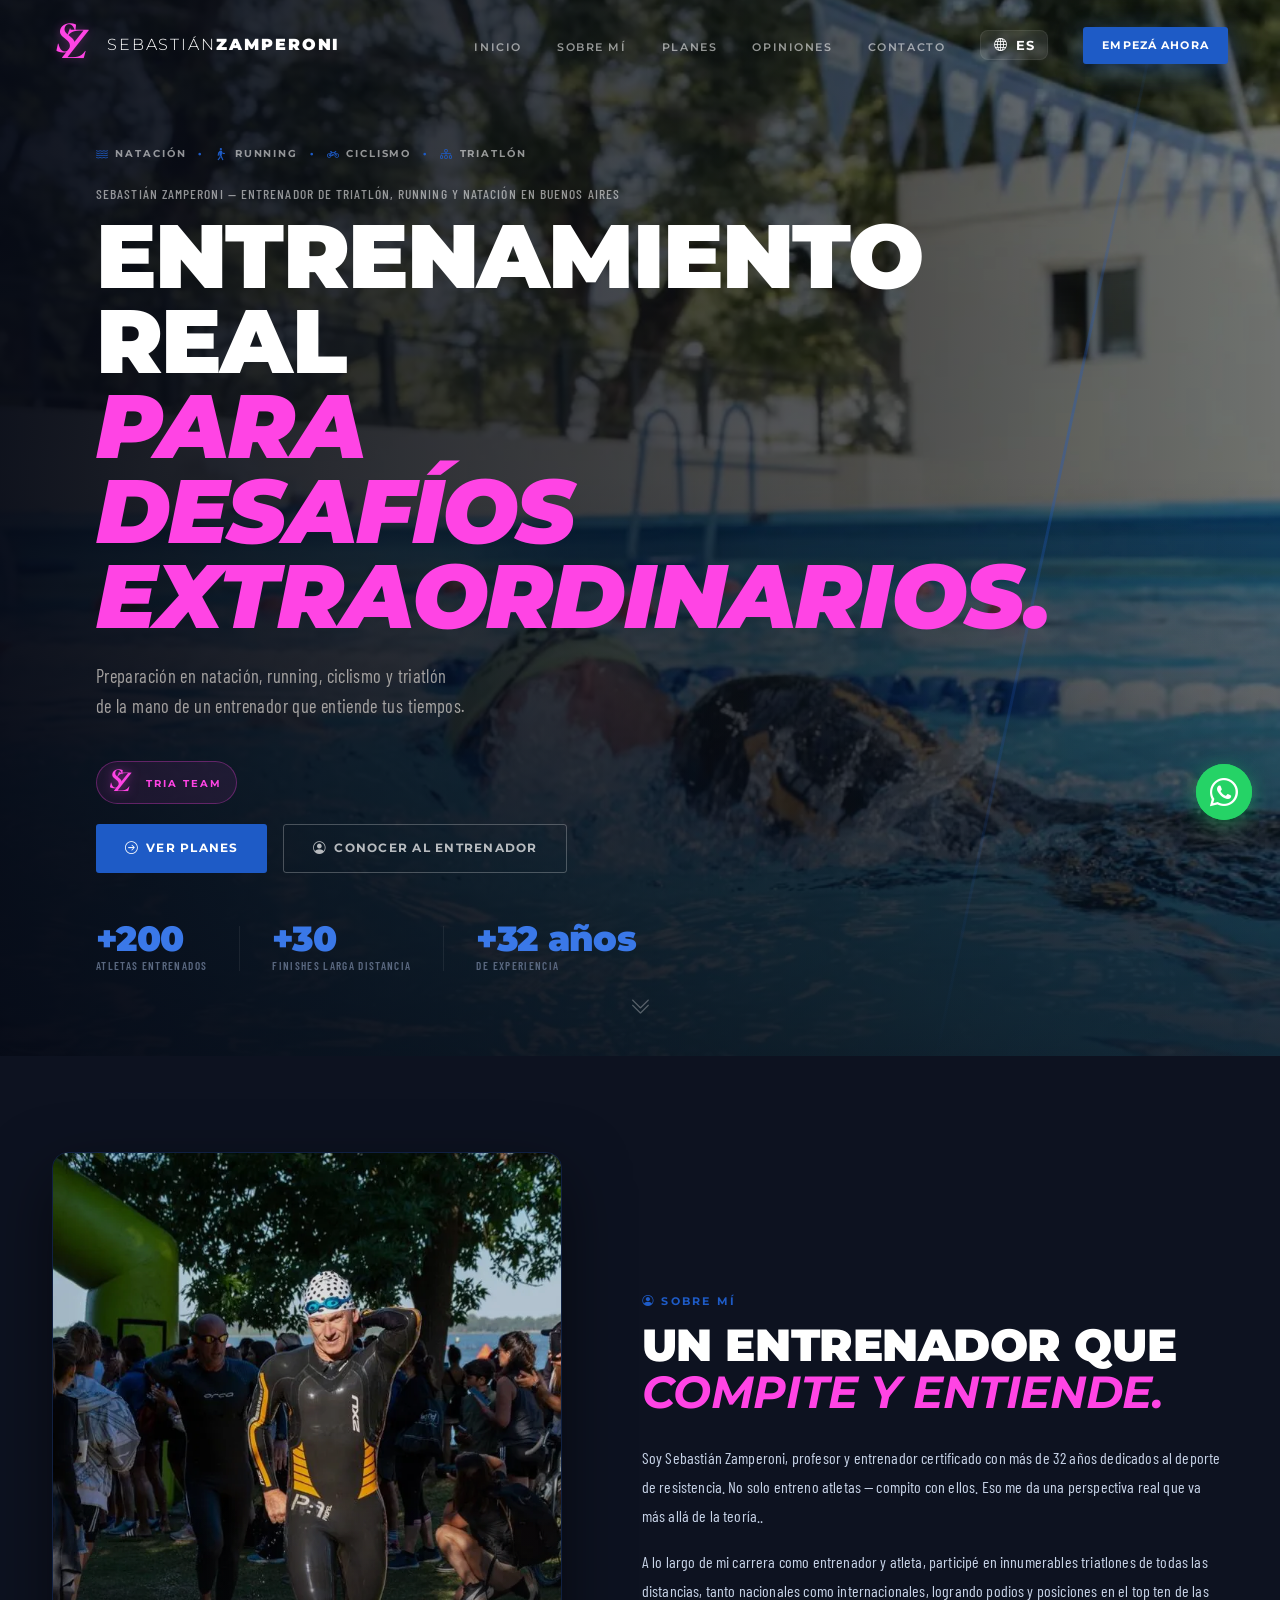
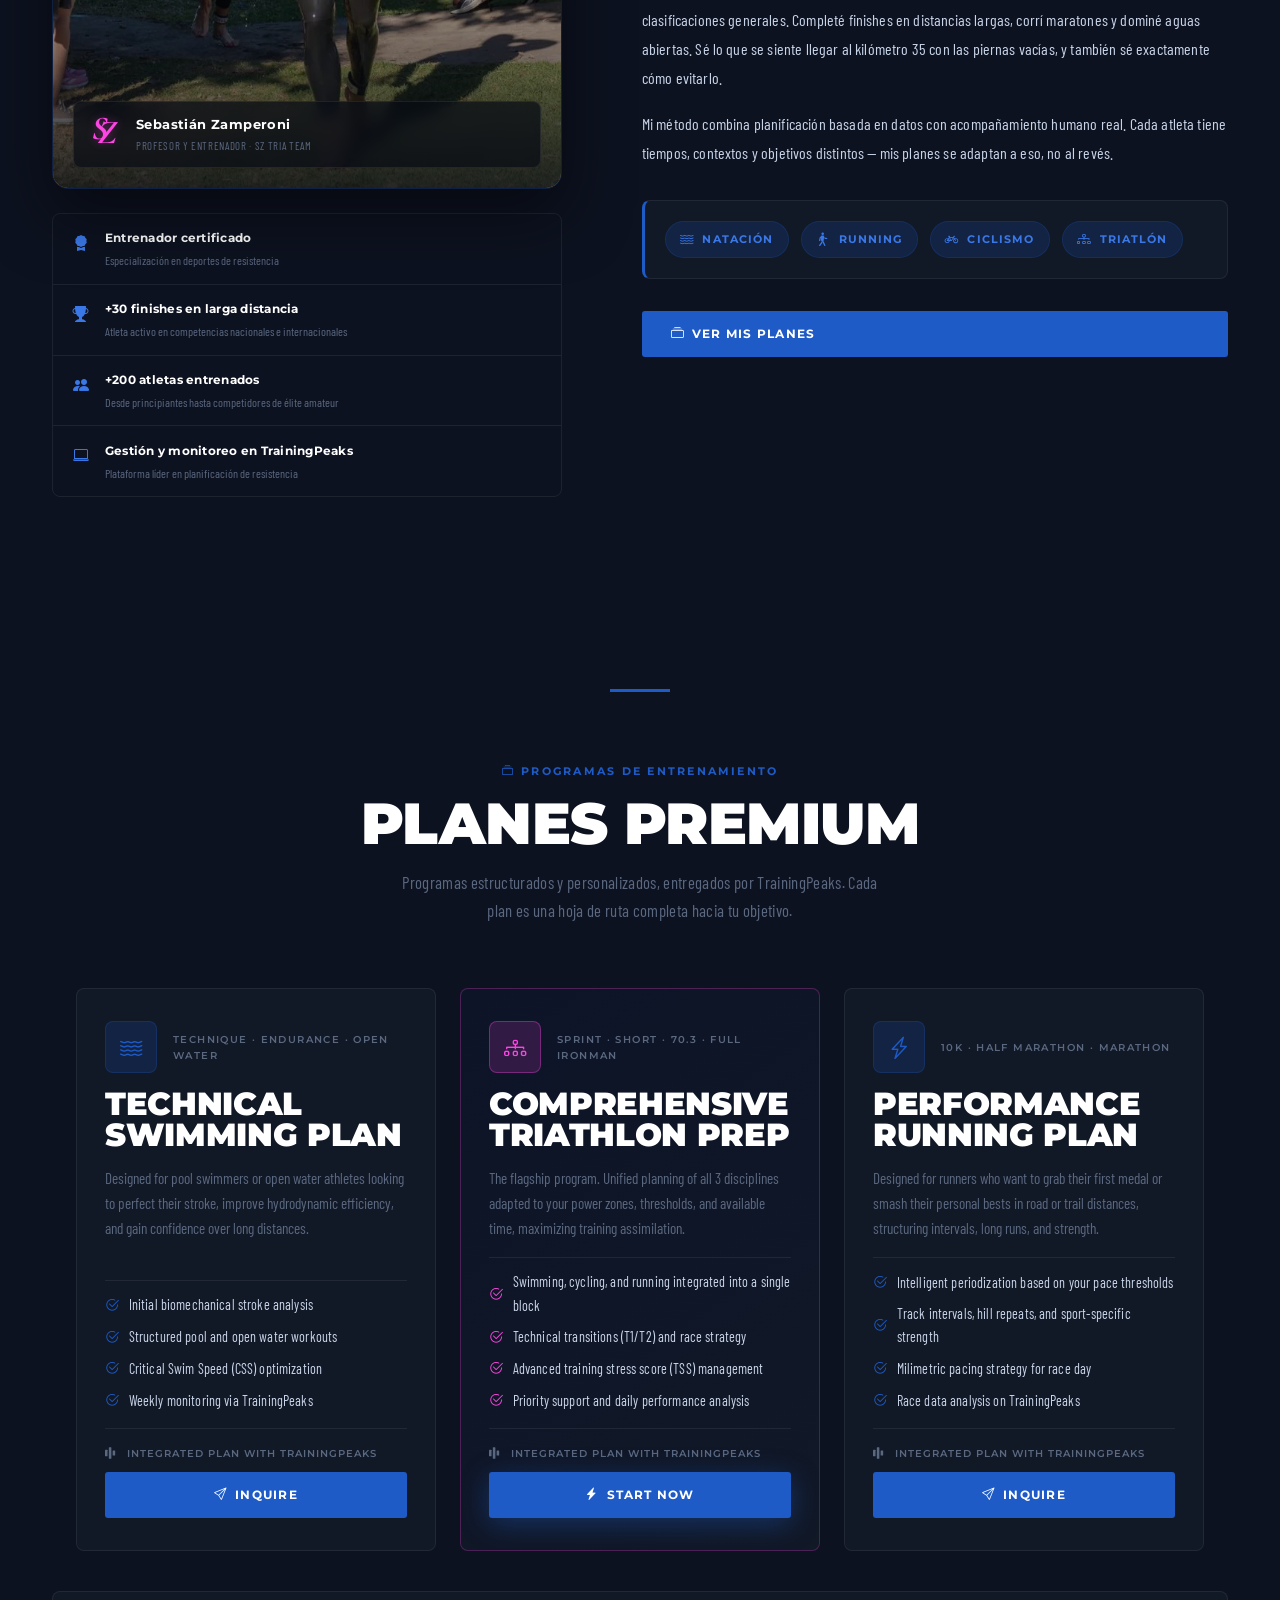
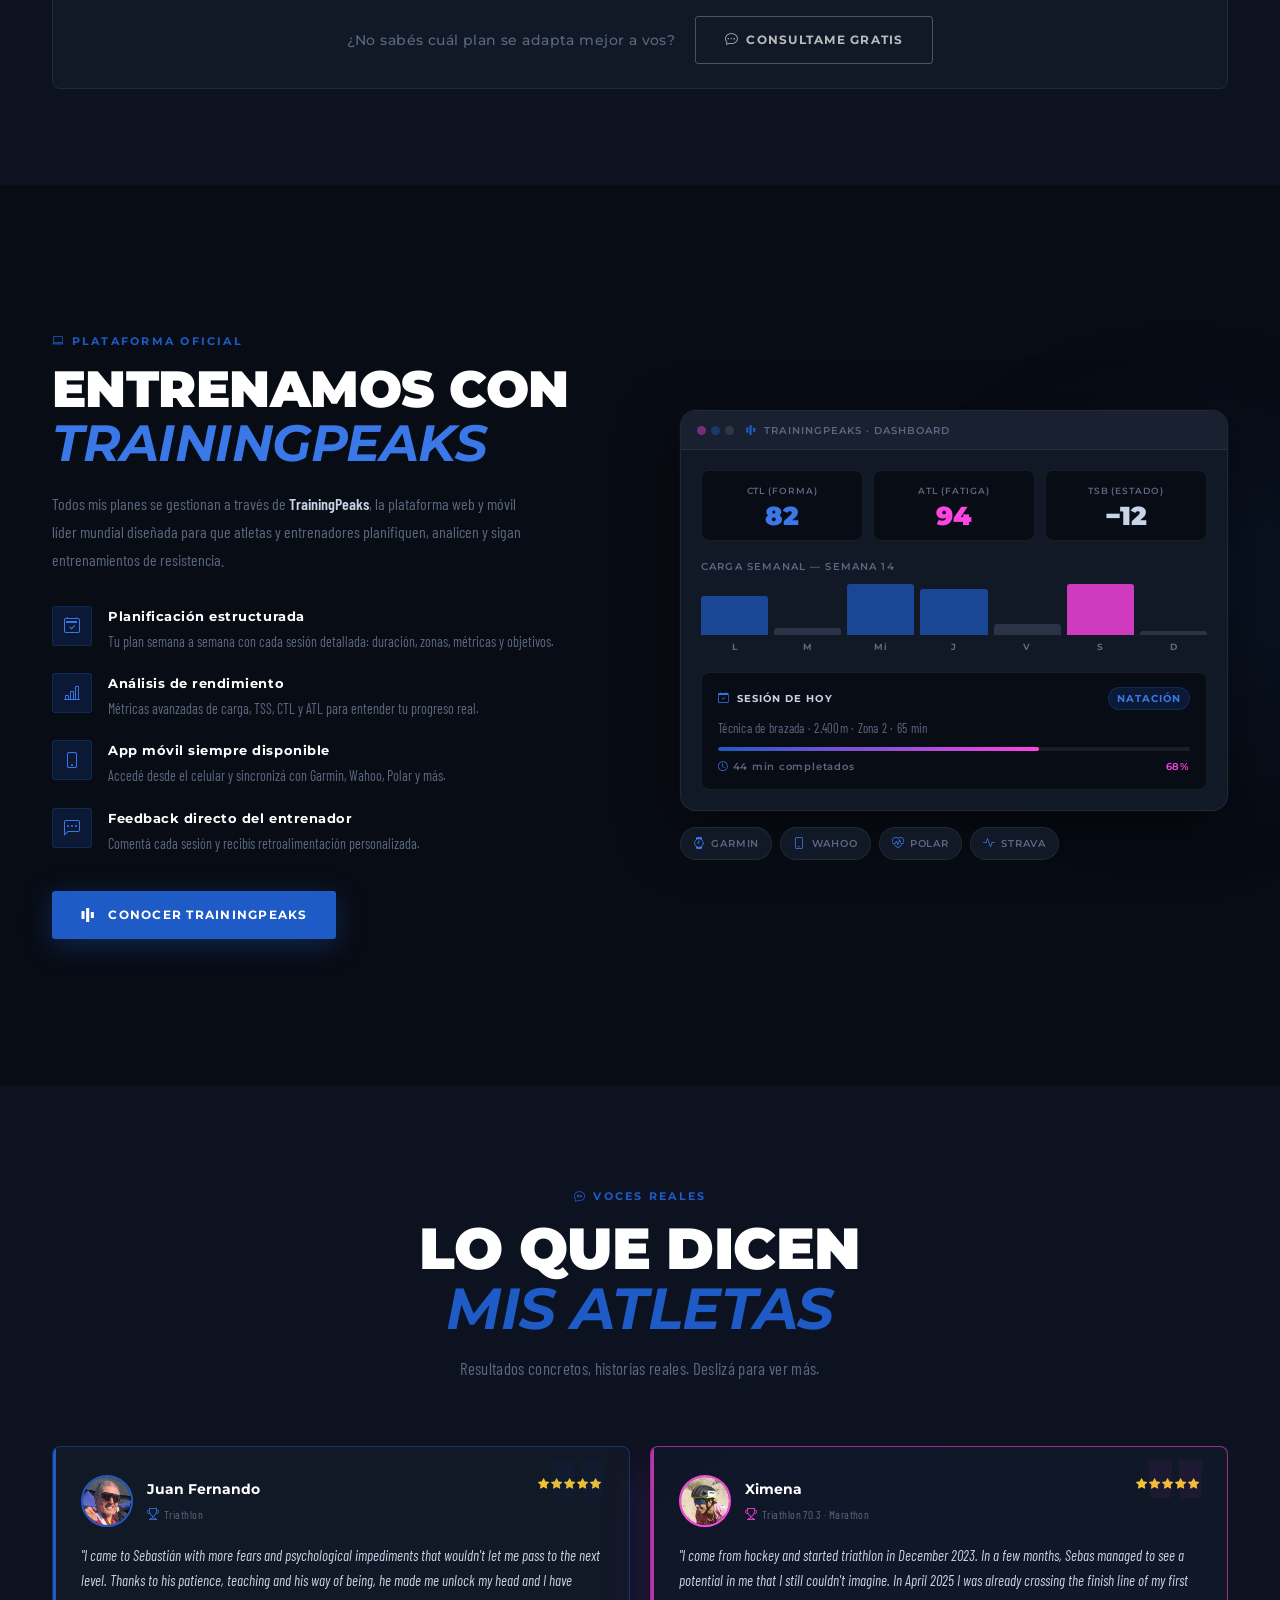
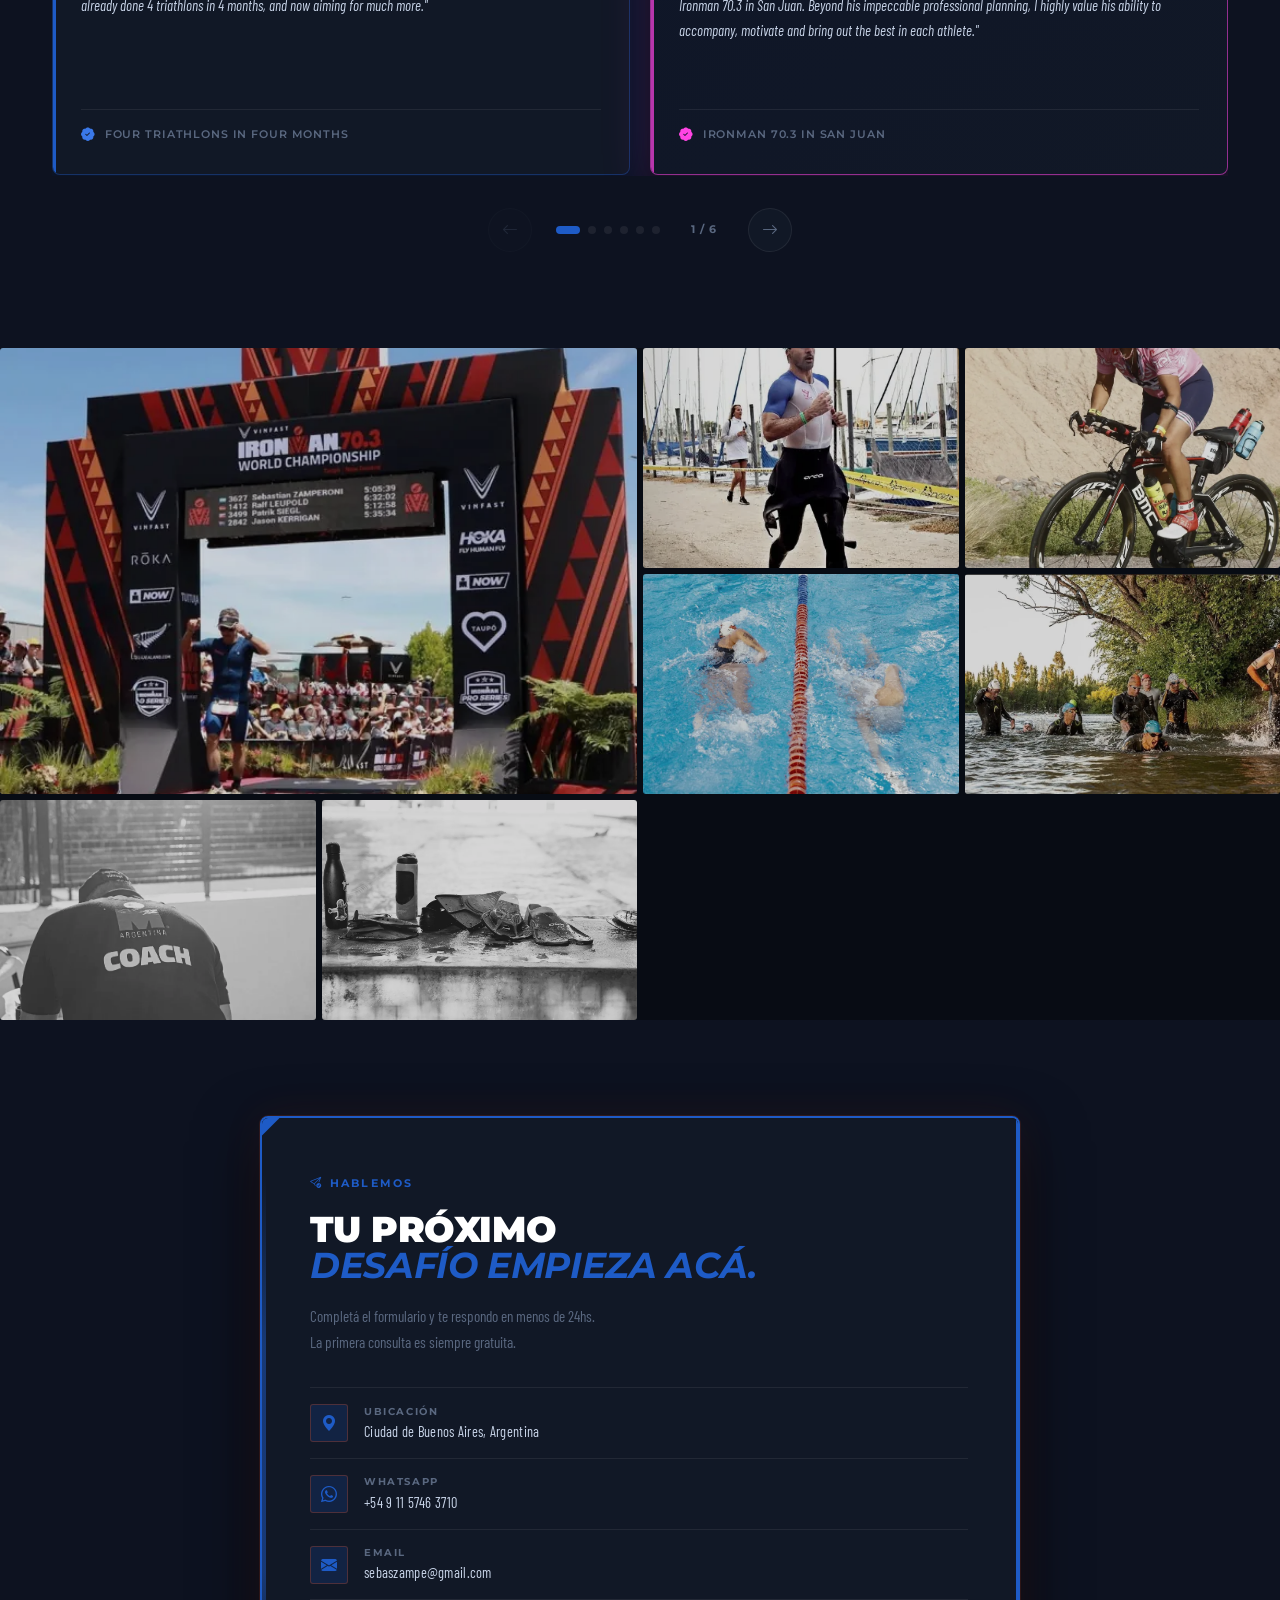
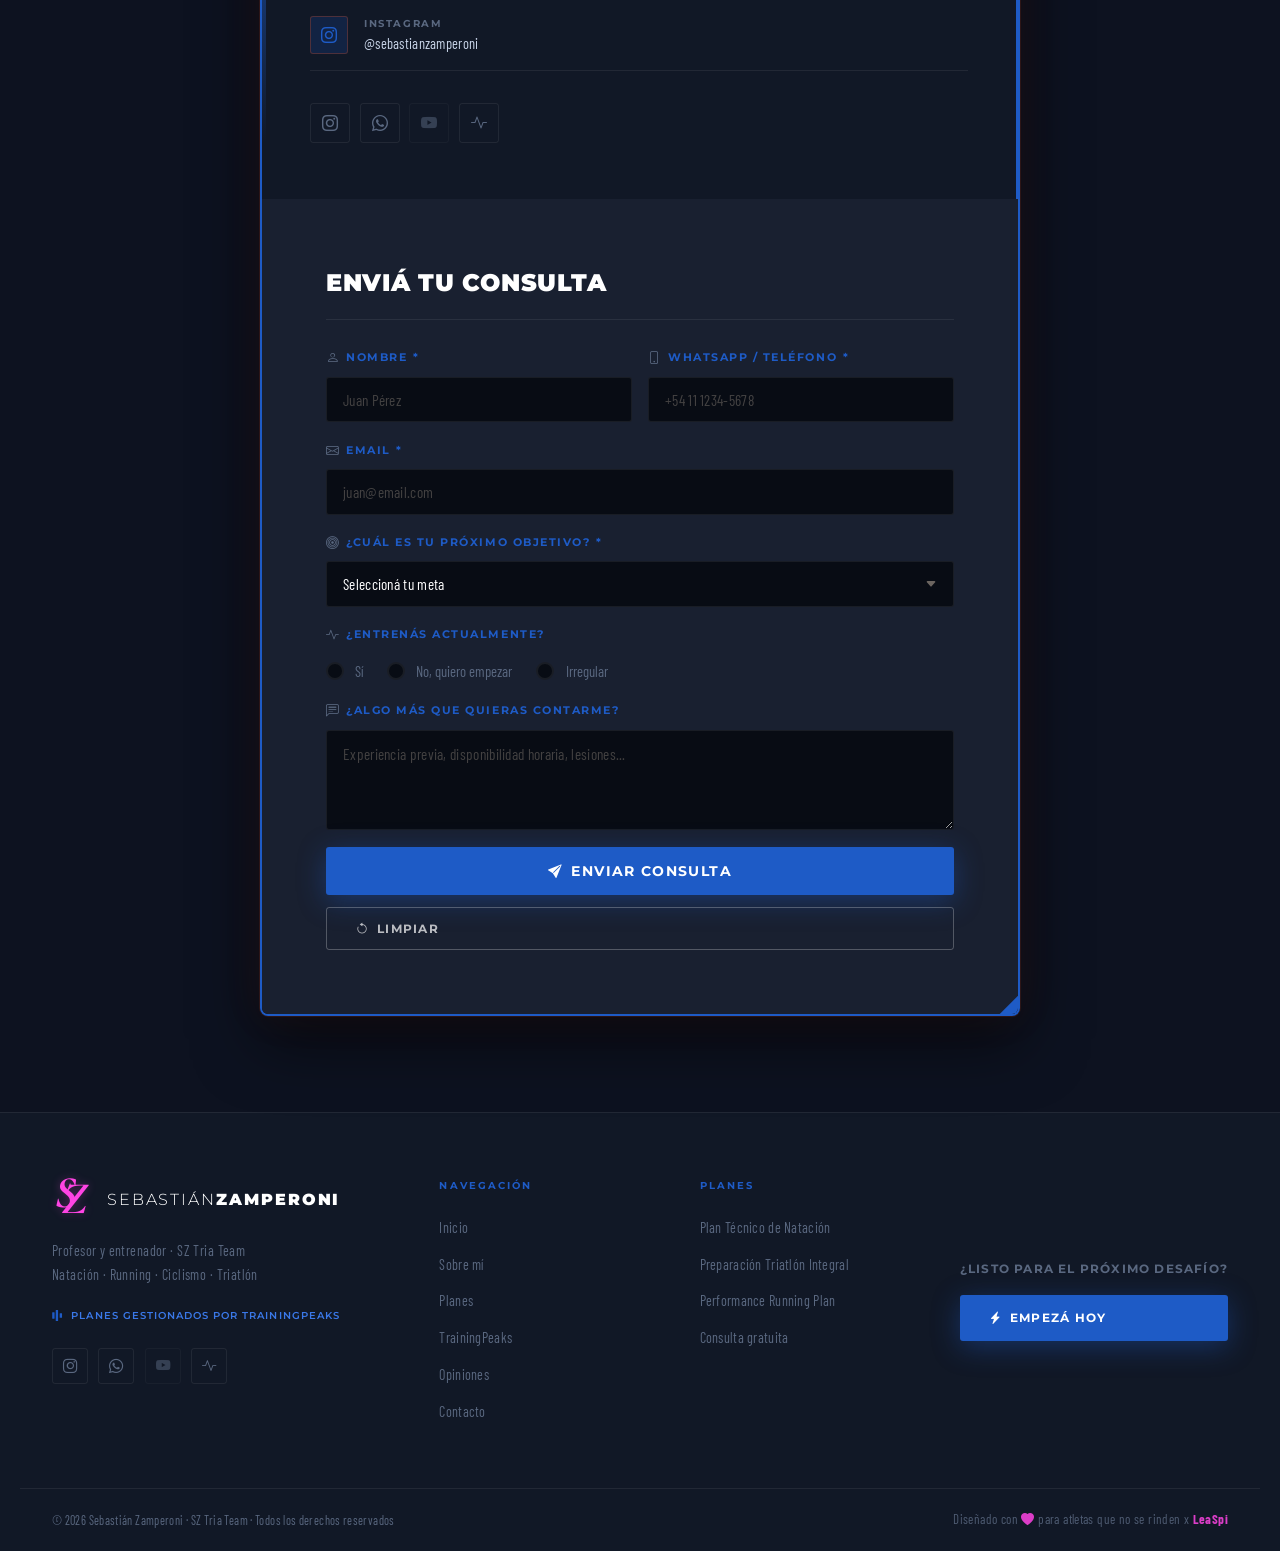
==== index.html @ 3ef2c7ab "Optimiza imágenes a WebP, og:image 1200x630, favicon y arregla .gitignore - Imágenes usadas pasan a " ====
<!doctype html>
<html lang="es">
  <head>
    <!-- =============================================
         META ESENCIALES
    ============================================= -->
    <meta charset="UTF-8" />
    <meta name="viewport" content="width=device-width, initial-scale=1.0" />
    <meta name="robots" content="index, follow" />

    <!-- Título y descripción optimizados para SEO (Traducibles por JS) -->
    <title data-i18n="hero.seoTitle">
      Sebastián Zamperoni | Entrenador de Triatlón, Running y Natación — Buenos
      Aires
    </title>
    <meta
      name="description"
      content="Sebastián Zamperoni, profesor y entrenador certificado de triatlón, running, ciclismo y natación en Buenos Aires. Planes premium personalizados por TrainingPeaks. SZ Tria Team."
    />

    <!-- Canonical y etiquetas de Idioma Alternativo (Hreflang) para Google -->
    <link rel="canonical" href="https://www.sztriateam.com/" />
    <link rel="alternate" hreflang="es" href="https://www.sztriateam.com/" />
    <link rel="alternate" hreflang="en" href="https://www.sztriateam.com/" />
    <link
      rel="alternate"
      hreflang="x-default"
      href="https://www.sztriateam.com/"
    />

    <!-- =============================================
         GEO / LOCALIZACIÓN
    ============================================= -->
    <meta name="geo.region" content="AR-C" />
    <meta name="geo.placename" content="Ciudad de Buenos Aires, Argentina" />
    <meta name="geo.position" content="-34.6037;-58.3816" />
    <meta name="ICBM" content="-34.6037, -58.3816" />

    <!-- =============================================
         OPEN GRAPH (Facebook, WhatsApp, Instagram)
    ============================================= -->
    <meta property="og:type" content="website" />
    <meta property="og:locale" content="es_AR" />
    <meta property="og:locale:alternate" content="en_US" />
    <meta property="og:site_name" content="SZ Tria Team" />
    <meta property="og:url" content="https://www.sztriateam.com/" />
    <meta
      property="og:title"
      content="Sebastián Zamperoni | Entrenador de Triatlón, Running y Natación"
    />
    <meta
      property="og:description"
      content="Preparación en natación, running, ciclismo y triatlón de la mano de un entrenador que entiende tus tiempos. Planes premium por TrainingPeaks."
    />
    <meta
      property="og:image"
      content="https://www.sztriateam.com/img/og-image.jpg"
    />
    <meta property="og:image:width" content="1200" />
    <meta property="og:image:height" content="630" />
    <meta
      property="og:image:alt"
      content="Sebastián Zamperoni — Entrenador SZ Tria Team"
    />

    <!-- =============================================
         TWITTER / X CARD
    ============================================= -->
    <meta name="twitter:card" content="summary_large_image" />
    <meta
      name="twitter:title"
      content="Sebastián Zamperoni | Entrenador de Triatlón, Running y Natación"
    />
    <meta
      name="twitter:description"
      content="Preparación en natación, running, ciclismo y triatlón. Planes premium por TrainingPeaks. Buenos Aires."
    />
    <meta
      name="twitter:image"
      content="https://www.sztriateam.com/img/og-image.jpg"
    />

<!-- =============================================
         FAVICON (Corregido el error de duplicación)
    ============================================= -->
    <link
      rel="icon"
      type="image/svg+xml"
      href="data:image/svg+xml,%3Csvg xmlns='http://www.w3.org/2000/svg' viewBox='0 0 118 122'%3E%3Ctext x='5' y='80' font-family='Cormorant%20Garamond,Georgia,serif' font-size='100' font-weight='700' font-style='italic' fill='%23FF44E4'%3ES%3C/text%3E%3Ctext x='25' y='95' font-family='Cormorant%20Garamond,Georgia,serif' font-size='100' font-weight='700' font-style='italic' fill='%23FF44E4'%3EZ%3C/text%3E%3C/svg%3E"
    />
    <link rel="apple-touch-icon" sizes="180x180" href="img/favicon-180.png" />

    <!-- =============================================
         SCHEMA.ORG — DATOS ESTRUCTURADOS OPTIMIZADOS
    ============================================= -->
    <script type="application/ld+json">
      {
        "@context": "https://schema.org",
        "@graph": [
          {
            "@type": "Person",
            "@id": "https://www.sztriateam.com/#person",
            "name": "Sebastián Zamperoni",
            "jobTitle": "Profesor y entrenador de triatlón certificado",
            "description": "Entrenador especializado en natación, running, ciclismo y triatlón con más de 32 años de experiencia. Gestión y monitoreo en TrainingPeaks. Fundador de SZ Tria Team.",
            "url": "https://www.sztriateam.com",
            "image": "https://www.sztriateam.com/img/Seba1.webp",
            "telephone": "+5491157463710",
            "email": "sebaszampe@gmail.com",
            "address": {
              "@type": "PostalAddress",
              "addressLocality": "Ciudad de Buenos Aires",
              "addressRegion": "Buenos Aires",
              "addressCountry": "AR"
            },
            "sameAs": [
              "https://www.instagram.com/sebastianzamperoni",
              "https://wa.me/5491157463710"
            ],
            "knowsAbout": [
              "Triatlón",
              "Running",
              "Natación",
              "Ciclismo",
              "Endurance",
              "TrainingPeaks",
              "Preparación física"
            ]
          },
          {
            "@type": "LocalBusiness",
            "@id": "https://www.sztriateam.com/#business",
            "name": "SZ Tria Team — Sebastián Zamperoni",
            "description": "Entrenamiento de triatlón, running, natación y ciclismo en Buenos Aires. Planes premium personalizados por TrainingPeaks.",
            "url": "https://www.sztriateam.com",
            "telephone": "+5491157463710",
            "email": "sebaszampe@gmail.com",
            "image": "https://www.sztriateam.com/img/og-image.jpg",
            "priceRange": "$$",
            "address": {
              "@type": "PostalAddress",
              "addressLocality": "Ciudad de Buenos Aires",
              "addressRegion": "Buenos Aires",
              "addressCountry": "AR"
            },
            "geo": {
              "@type": "GeoCoordinates",
              "latitude": -34.6037,
              "longitude": -58.3816
            },
            "openingHoursSpecification": [
              {
                "@type": "OpeningHoursSpecification",
                "dayOfWeek": [
                  "Monday",
                  "Tuesday",
                  "Wednesday",
                  "Thursday",
                  "Friday"
                ],
                "opens": "08:00",
                "closes": "20:00"
              }
            ],
            "hasOfferCatalog": {
              "@type": "OfferCatalog",
              "name": "Planes de entrenamiento",
              "itemListElement": [
                {
                  "@type": "Offer",
                  "itemOffered": {
                    "@type": "Service",
                    "name": "Plan Técnico de Natación",
                    "description": "Análisis biomecánico de brazada, entrenamientos estructurados y optimización de ritmos en TrainingPeaks."
                  }
                },
                {
                  "@type": "Offer",
                  "itemOffered": {
                    "@type": "Service",
                    "name": "Preparación Triatlón Integral",
                    "description": "Planificación unificada de las 3 disciplinas adaptada a zonas de potencia y umbrales."
                  }
                },
                {
                  "@type": "Offer",
                  "itemOffered": {
                    "@type": "Service",
                    "name": "Performance Running Plan",
                    "description": "Periodización inteligente basada en ritmos y umbrales para calle y trail."
                  }
                }
              ]
            }
          },
          {
            "@type": "WebSite",
            "@id": "https://www.sztriateam.com/#website",
            "url": "https://www.sztriateam.com",
            "name": "SZ Tria Team",
            "description": "Entrenador de triatlón, running y natación en Buenos Aires",
            "inLanguage": ["es-AR", "en-US"]
          }
        ]
      }
    </script>

    <!-- =============================================
         FONTS Y RECURSOS EXTERNOS
    ============================================= -->
    <link rel="preconnect" href="https://fonts.googleapis.com" />
    <link rel="preconnect" href="https://fonts.gstatic.com" crossorigin />
    <link
      href="https://fonts.googleapis.com/css2?family=Cormorant+Garamond:ital,wght@1,700;1,800&family=Montserrat:ital,wght@0,300;0,400;0,700;0,900;1,700&family=Barlow+Condensed:wght@400;600;700&display=swap"
      rel="stylesheet"
    />
    <link
      rel="stylesheet"
      href="https://cdn.jsdelivr.net/npm/bootstrap-icons@1.11.3/font/bootstrap-icons.min.css"
    />

    <!-- =============================================
         CSS DEL PROYECTO
    ============================================= -->
    <link rel="stylesheet" href="css/style.css" />
    <link rel="stylesheet" href="css/home.css" />
    <link rel="stylesheet" href="css/sobre.css" />
    <link rel="stylesheet" href="css/servicios.css" />
    <link rel="stylesheet" href="css/trainingpeaks.css" />
    <link rel="stylesheet" href="css/testimonios.css" />
    <link rel="stylesheet" href="css/galeria.css" />
    <link rel="stylesheet" href="css/contacto.css" />
  </head>
  <body>
    <!-- =========================================
       NAVBAR Y HERO (BLOQUE HEADER COMPLETO)
  ========================================= -->
    <header class="header" id="inicio">
      <nav class="navbar" id="navbar">
        <div class="navbar__inner">
          <!-- Logo SZ (Apuntando a #hero para consistencia) -->
          <a href="#hero" class="navbar__logo">
            <svg
              class="navbar__logo-svg"
              viewBox="0 0 118 122"
              xmlns="http://www.w3.org/2000/svg"
              aria-label="SZ"
            >
              <text
                x="5"
                y="80"
                font-family="'Cormorant Garamond',Georgia,serif"
                font-size="120"
                font-weight="700"
                font-style="italic"
                fill="#FF44E4"
              >
                S
              </text>
              <text
                x="25"
                y="95"
                font-family="'Cormorant Garamond',Georgia,serif"
                font-size="120"
                font-weight="700"
                font-style="italic"
                fill="#FF44E4"
              >
                Z
              </text>
            </svg>
            <span class="navbar__logo-text">
              <span data-i18n="navbar.brandFirstName">SEBASTIÁN</span
              ><strong data-i18n="navbar.brandLastName">ZAMPERONI</strong>
            </span>
          </a>

          <!-- Enlaces de navegación — Con el botón de idioma adentro y apuntando a #hero -->
          <ul class="navbar__links" id="navLinks">
            <li>
              <a
                href="#inicio"
                class="navbar__link active"
                data-i18n="navbar.home"
                >Inicio</a
              >
            </li>
            <li>
              <a href="#sobre" class="navbar__link" data-i18n="navbar.about"
                >Sobre mí</a
              >
            </li>
            <li>
              <a href="#servicios" class="navbar__link" data-i18n="navbar.plans"
                >Planes</a
              >
            </li>
            <li>
              <a
                href="#testimonios"
                class="navbar__link"
                data-i18n="navbar.testimonials"
                >Opiniones</a
              >
            </li>
            <li>
              <a
                href="#contacto"
                class="navbar__link"
                data-i18n="navbar.contact"
                >Contacto</a
              >
            </li>

            <!-- Botón de idioma integrado al flujo del menú -->
            <li class="navbar__lang-item">
              <button id="langToggle" class="lang-btn" data-lang="es">
                <i class="bi bi-globe"></i>
                <span id="langLabel" data-i18n="navbar.language">ES</span>
              </button>
            </li>

            <li>
              <a
                href="#contacto"
                class="btn btn--cta navbar__cta"
                data-i18n="navbar.startNow"
                >Empezá ahora</a
              >
            </li>
          </ul>

          <!-- Botón Hamburguesa (Mantiene el control visual en móviles) -->
          <button class="navbar__toggle" id="navToggle" aria-label="Abrir menú">
            <i class="bi bi-list"></i>
          </button>
        </div>
      </nav>

      <!-- =========================================
         SECCIÓN 1 — HERO (CONEXIÓN PERFECTA)
    ========================================= -->
      <section class="hero" id="hero">
        <div class="hero__bg">
          <img
            src="img/principal2_g.webp"
            alt="Atleta corriendo al amanecer"
            class="hero__img"
            width="854"
            height="1280"
            fetchpriority="high"
          />
          <div class="hero__overlay"></div>
          <div class="hero__diagonal"></div>
        </div>

        <div class="hero__content">
          <!-- Disciplinas -->
          <div class="hero__disciplines">
            <span
              ><i class="bi bi-water"></i>
              <span data-i18n="hero.disciplines.swimming">Natación</span></span
            >
            <span class="sep">·</span>
            <span
              ><i class="bi bi-person-walking"></i>
              <span data-i18n="hero.disciplines.running">Running</span></span
            >
            <span class="sep">·</span>
            <span
              ><i class="bi bi-bicycle"></i>
              <span data-i18n="hero.disciplines.cycling">Ciclismo</span></span
            >
            <span class="sep">·</span>
            <span
              ><i class="bi bi-diagram-3"></i>
              <span data-i18n="hero.disciplines.triathlon">Triatlón</span></span
            >
          </div>

          <h1 class="hero__title">
            <span class="hero__title-seo" data-i18n="hero.seoTitle">
              Sebastián Zamperoni — Entrenador de triatlón, running y natación
              en Buenos Aires
            </span>
            <span class="hero__title-visual">
              <span data-i18n="hero.visualTitleLineOne">Entrenamiento real</span
              ><br />
              <em
                ><span
                  class="hero__title_line"
                  data-i18n="hero.visualTitleEmphasisLineOne"
                  id="hero__title-visual.line"
                  >para desafíos</span
                ><br /><span
                  class="hero__title_line"
                  data-i18n="hero.visualTitleEmphasisLineTwo"
                  >extraordinarios.</span
                ></em
              >
            </span>
          </h1>

          <p class="hero__subtitle">
            <span data-i18n="hero.subtitleLineOne"
              >Preparación en natación, running, ciclismo y triatlón</span
            ><br class="hero__br" />
            <span data-i18n="hero.subtitleLineTwo"
              >de la mano de un entrenador que entiende tus tiempos.</span
            >
          </p>

          <!-- Badge SZ Tria Team -->
          <div class="hero__team-badge">
            <svg
              class="hero__badge-svg"
              viewBox="0 0 118 122"
              xmlns="http://www.w3.org/2000/svg"
              aria-label="SZ"
            >
              <text
                x="5"
                y="80"
                font-family="'Cormorant Garamond',Georgia,serif"
                font-size="120"
                font-weight="700"
                font-style="italic"
                fill="#FF44E4"
              >
                S
              </text>
              <text
                x="25"
                y="95"
                font-family="'Cormorant Garamond',Georgia,serif"
                font-size="120"
                font-weight="700"
                font-style="italic"
                fill="#FF44E4"
              >
                Z
              </text>
            </svg>
            <span data-i18n="hero.teamName">TRIA TEAM</span>
          </div>

          <div class="hero__ctas">
            <a href="#servicios" class="btn btn--primary"
              ><i class="bi bi-arrow-right-circle"></i>
              <span data-i18n="hero.viewPlans">Ver planes</span></a
            >
            <a href="#sobre" class="btn btn--ghost"
              ><i class="bi bi-person-circle"></i>
              <span data-i18n="hero.meetCoach">Conocer al entrenador</span></a
            >
          </div>

          <!-- Stats -->
          <div class="hero__stats">
            <div class="hero__stat">
              <strong data-i18n="hero.stats.athletesValue">+200</strong
              ><span data-i18n="hero.stats.athletesLabel"
                >Atletas entrenados</span
              >
            </div>
            <div class="hero__stat-sep"></div>
            <div class="hero__stat">
              <strong data-i18n="hero.stats.finishesValue">+30</strong
              ><span data-i18n="hero.stats.finishesLabel"
                >Finishes larga distancia</span
              >
            </div>
            <div class="hero__stat-sep"></div>
            <div class="hero__stat">
              <strong data-i18n="hero.stats.experienceValue">+32 años</strong
              ><span data-i18n="hero.stats.experienceLabel"
                >de experiencia</span
              >
            </div>
          </div>
        </div>

        <a href="#sobre" class="hero__scroll" aria-label="Ver más">
          <i class="bi bi-chevron-double-down"></i>
        </a>
      </section>
    </header>

    <main>
      <!-- =========================================
         SECCIÓN 2 — SOBRE SEBASTIÁN
    ========================================= -->
      <section class="sobre" id="sobre">
        <div class="container">
          <div class="sobre__layout">
            <!-- Columna izquierda: foto + credenciales -->
            <div class="sobre__visual">
              <div class="sobre__img-wrap">
                <img
                  src="img/Seba1.webp"
                  alt="Sebastián Zamperoni — Entrenador de triatlón"
                  class="sobre__img"
                  loading="lazy"
                  width="1280"
                  height="853"
                />
                <!-- Overlay con nombre -->
                <div class="sobre__img-tag">
                  <svg
                    class="sobre__tag-svg"
                    viewBox="0 0 118 122"
                    xmlns="http://www.w3.org/2000/svg"
                    aria-label="SZ"
                  >
                    <text
                      x="5"
                      y="80"
                      font-family="'Cormorant Garamond',Georgia,serif"
                      font-size="120"
                      font-weight="700"
                      font-style="italic"
                      fill="#FF44E4"
                    >
                      S
                    </text>
                    <text
                      x="25"
                      y="95"
                      font-family="'Cormorant Garamond',Georgia,serif"
                      font-size="120"
                      font-weight="700"
                      font-style="italic"
                      fill="#FF44E4"
                    >
                      Z
                    </text>
                  </svg>
                  <div>
                    <strong data-i18n="about.imageTag.name"
                      >Sebastián Zamperoni</strong
                    >
                    <span data-i18n="about.imageTag.role"
                      >Profesor y entrenador · SZ Tria Team</span
                    >
                  </div>
                </div>
              </div>

              <!-- Credenciales como badges verticales -->
              <div class="sobre__creds">
                <div class="sobre__cred">
                  <i class="bi bi-award-fill"></i>
                  <div>
                    <strong data-i18n="about.credentials.certified.title"
                      >Entrenador certificado</strong
                    >
                    <span data-i18n="about.credentials.certified.description"
                      >Especialización en deportes de resistencia</span
                    >
                  </div>
                </div>
                <div class="sobre__cred">
                  <i class="bi bi-trophy-fill"></i>
                  <div>
                    <strong data-i18n="about.credentials.finishes.title"
                      >+30 finishes en larga distancia</strong
                    >
                    <span data-i18n="about.credentials.finishes.description"
                      >Atleta activo en competencias nacionales e
                      internacionales</span
                    >
                  </div>
                </div>
                <div class="sobre__cred">
                  <i class="bi bi-people-fill"></i>
                  <div>
                    <strong data-i18n="about.credentials.athletes.title"
                      >+200 atletas entrenados</strong
                    >
                    <span data-i18n="about.credentials.athletes.description"
                      >Desde principiantes hasta competidores de élite
                      amateur</span
                    >
                  </div>
                </div>
                <div class="sobre__cred">
                  <i class="bi bi-laptop"></i>
                  <div>
                    <strong data-i18n="about.credentials.trainingPeaks.title"
                      >Gestión y monitoreo en TrainingPeaks</strong
                    >
                    <span
                      data-i18n="about.credentials.trainingPeaks.description"
                      >Plataforma líder en planificación de resistencia</span
                    >
                  </div>
                </div>
              </div>
            </div>

            <!-- Columna derecha: texto -->
            <div class="sobre__content">
              <p class="eyebrow">
                <i class="bi bi-person-circle"></i>
                <span data-i18n="about.eyebrow">Sobre mí</span>
              </p>
              <h2 class="section-title sobre__title">
                <span data-i18n="about.titleLineOne">Un entrenador que</span
                ><br /><em data-i18n="about.titleEmphasis"
                  >compite y entiende.</em
                >
              </h2>

              <p class="sobre__texto" data-i18n="about.paragraphOne">
                Soy Sebastián Zamperoni, profesor y entrenador certificado con
                más de 32 años dedicados al deporte de resistencia. No solo
                entreno atletas — compito con ellos. Eso me da una perspectiva
                real que va más allá de la teoría..
              </p>
              <p class="sobre__texto" data-i18n="about.paragraphTwo">
                A lo largo de mi carrera como entrenador y atleta, participé en
                innumerables triatlones de todas las distancias, tanto
                nacionales como internacionales, logrando podios y posiciones en
                el top ten de las clasificaciones generales. Completé finishes
                en distancias largas, corrí maratones y dominé aguas abiertas.
                Sé lo que se siente llegar al kilómetro 35 con las piernas
                vacías, y también sé exactamente cómo evitarlo.
              </p>
              <p class="sobre__texto" data-i18n="about.paragraphThree">
                Mi método combina planificación basada en datos con
                acompañamiento humano real. Cada atleta tiene tiempos, contextos
                y objetivos distintos — mis planes se adaptan a eso, no al
                revés.
              </p>

              <!-- Disciplinas con íconos -->
              <div class="sobre__disciplinas">
                <div class="sobre__disc">
                  <i class="bi bi-water"></i>
                  <span data-i18n="about.disciplines.swimming">Natación</span>
                </div>
                <div class="sobre__disc">
                  <i class="bi bi-person-walking"></i>
                  <span data-i18n="about.disciplines.running">Running</span>
                </div>
                <div class="sobre__disc">
                  <i class="bi bi-bicycle"></i>
                  <span data-i18n="about.disciplines.cycling">Ciclismo</span>
                </div>
                <div class="sobre__disc">
                  <i class="bi bi-diagram-3"></i>
                  <span data-i18n="about.disciplines.triathlon">Triatlón</span>
                </div>
              </div>

              <a href="#servicios" class="btn btn--primary">
                <i class="bi bi-collection"></i>
                <span data-i18n="about.viewPlans">Ver mis planes</span>
              </a>
            </div>
          </div>
        </div>
      </section>

      <!-- =========================================
         SECCIÓN 3 — PLANES (3 cards)
    ========================================= -->
      <section class="servicios" id="servicios">
        <div class="container">
          <div class="section-head">
            <p class="eyebrow">
              <i class="bi bi-collection"></i>
              <span data-i18n="plans.eyebrow">Programas de entrenamiento</span>
            </p>
            <h2 class="section-title" data-i18n="plans.title">
              Planes premium
            </h2>
            <p class="section-desc" data-i18n="plans.description">
              Programas estructurados y personalizados, entregados por
              TrainingPeaks. Cada plan es una hoja de ruta completa hacia tu
              objetivo.
            </p>
          </div>

          <!-- planes principales -->
          <!-- Removidos los 3 <article> estáticos. El JS los va a dibujar de forma dinámica -->
          <div class="cards-grid" id="planesGrid"></div>

          <!-- CTA secundario: "¿No sabés cuál elegir?" -->
          <div class="servicios__cta-sec">
            <p data-i18n="plans.ctaQuestion">
              ¿No sabés cuál plan se adapta mejor a vos?
            </p>
            <a href="#contacto" class="btn btn--ghost">
              <i class="bi bi-chat-dots"></i>
              <span data-i18n="plans.ctaButton">Consultame gratis</span>
            </a>
          </div>
        </div>
      </section>

      <!-- =========================================
         SECCIÓN 4 — TRAININGPEAKS
    ========================================= -->
      <section class="tp-section" id="trainingpeaks">
        <div class="container">
          <div class="tp-box">
            <!-- Columna izquierda: texto -->
            <div class="tp-content">
              <p class="eyebrow">
                <i class="bi bi-laptop"></i>
                <span data-i18n="trainingPeaks.eyebrow"
                  >Plataforma oficial</span
                >
              </p>
              <h2 class="section-title tp-title">
                <span data-i18n="trainingPeaks.titleLineOne"
                  >Entrenamos con</span
                ><br /><em data-i18n="trainingPeaks.titleEmphasis"
                  >TrainingPeaks</em
                >
              </h2>
              <p class="tp-desc">
                <span data-i18n="trainingPeaks.description.prefix"
                  >Todos mis planes se gestionan a través de</span
                >
                <strong data-i18n="trainingPeaks.description.brand"
                  >TrainingPeaks</strong
                ><span data-i18n="trainingPeaks.description.suffix"
                  >, la plataforma web y móvil líder mundial diseñada para que
                  atletas y entrenadores planifiquen, analicen y sigan
                  entrenamientos de resistencia.</span
                >
              </p>

              <ul class="tp-features">
                <li>
                  <div class="tp-feat-icon">
                    <i class="bi bi-calendar2-check"></i>
                  </div>
                  <div>
                    <strong data-i18n="trainingPeaks.features.planning.title"
                      >Planificación estructurada</strong
                    >
                    <span
                      data-i18n="trainingPeaks.features.planning.description"
                      >Tu plan semana a semana con cada sesión detallada:
                      duración, zonas, métricas y objetivos.</span
                    >
                  </div>
                </li>
                <li>
                  <div class="tp-feat-icon">
                    <i class="bi bi-bar-chart-line"></i>
                  </div>
                  <div>
                    <strong data-i18n="trainingPeaks.features.analysis.title"
                      >Análisis de rendimiento</strong
                    >
                    <span
                      data-i18n="trainingPeaks.features.analysis.description"
                      >Métricas avanzadas de carga, TSS, CTL y ATL para entender
                      tu progreso real.</span
                    >
                  </div>
                </li>
                <li>
                  <div class="tp-feat-icon"><i class="bi bi-phone"></i></div>
                  <div>
                    <strong data-i18n="trainingPeaks.features.mobile.title"
                      >App móvil siempre disponible</strong
                    >
                    <span data-i18n="trainingPeaks.features.mobile.description"
                      >Accedé desde el celular y sincronizá con Garmin, Wahoo,
                      Polar y más.</span
                    >
                  </div>
                </li>
                <li>
                  <div class="tp-feat-icon">
                    <i class="bi bi-chat-left-dots"></i>
                  </div>
                  <div>
                    <strong data-i18n="trainingPeaks.features.feedback.title"
                      >Feedback directo del entrenador</strong
                    >
                    <span
                      data-i18n="trainingPeaks.features.feedback.description"
                      >Comentá cada sesión y recibís retroalimentación
                      personalizada.</span
                    >
                  </div>
                </li>
              </ul>

              <a
                href="https://www.trainingpeaks.com"
                target="_blank"
                rel="noopener noreferrer"
                class="btn btn--tp"
              >
                <svg
                  viewBox="0 0 22 18"
                  width="18"
                  height="14"
                  xmlns="http://www.w3.org/2000/svg"
                >
                  <rect
                    x="0"
                    y="4"
                    width="4"
                    height="10"
                    rx="0.8"
                    fill="currentColor"
                  />
                  <rect
                    x="6"
                    y="0"
                    width="4"
                    height="18"
                    rx="0.8"
                    fill="currentColor"
                  />
                  <rect
                    x="12"
                    y="5"
                    width="4"
                    height="8"
                    rx="0.8"
                    fill="currentColor"
                  />
                </svg>
                <span data-i18n="trainingPeaks.learnMore"
                  >Conocer TrainingPeaks</span
                >
              </a>
            </div>

            <!-- Columna derecha: mockup -->
            <div class="tp-visual">
              <div class="tp-mockup">
                <div class="tp-mockup__header">
                  <div class="tp-mockup__dots">
                    <span></span><span></span><span></span>
                  </div>
                  <span class="tp-mockup__title">
                    <svg
                      viewBox="0 0 16 14"
                      width="12"
                      height="10"
                      xmlns="http://www.w3.org/2000/svg"
                    >
                      <rect
                        x="0"
                        y="3"
                        width="3"
                        height="8"
                        rx="0.4"
                        fill="#1E5BC6"
                      />
                      <rect
                        x="4.5"
                        y="0"
                        width="3"
                        height="14"
                        rx="0.4"
                        fill="#1E5BC6"
                      />
                      <rect
                        x="9.5"
                        y="4"
                        width="3"
                        height="6"
                        rx="0.4"
                        fill="#1E5BC6"
                      />
                    </svg>
                    <span data-i18n="trainingPeaks.dashboard.title"
                      >TrainingPeaks · Dashboard</span
                    >
                  </span>
                </div>
                <div class="tp-mockup__body">
                  <div class="tp-metrics">
                    <div class="tp-metric">
                      <span
                        class="tp-metric__label"
                        data-i18n="trainingPeaks.dashboard.metrics.ctlLabel"
                        >CTL (Forma)</span
                      >
                      <span
                        class="tp-metric__val tp-metric__val--blue"
                        data-i18n="trainingPeaks.dashboard.metrics.ctlValue"
                        >82</span
                      >
                    </div>
                    <div class="tp-metric">
                      <span
                        class="tp-metric__label"
                        data-i18n="trainingPeaks.dashboard.metrics.atlLabel"
                        >ATL (Fatiga)</span
                      >
                      <span
                        class="tp-metric__val tp-metric__val--pink"
                        data-i18n="trainingPeaks.dashboard.metrics.atlValue"
                        >94</span
                      >
                    </div>
                    <div class="tp-metric">
                      <span
                        class="tp-metric__label"
                        data-i18n="trainingPeaks.dashboard.metrics.tsbLabel"
                        >TSB (Estado)</span
                      >
                      <span
                        class="tp-metric__val tp-metric__val--white"
                        data-i18n="trainingPeaks.dashboard.metrics.tsbValue"
                        >−12</span
                      >
                    </div>
                  </div>
                  <div class="tp-week">
                    <p
                      class="tp-week__label"
                      data-i18n="trainingPeaks.dashboard.weeklyLoad"
                    >
                      Carga semanal — Semana 14
                    </p>
                    <div class="tp-bars">
                      <div class="tp-bar">
                        <div class="tp-bar__fill" style="height: 55%"></div>
                        <span data-i18n="trainingPeaks.dashboard.days.monday"
                          >L</span
                        >
                      </div>
                      <div class="tp-bar">
                        <div
                          class="tp-bar__fill tp-bar__fill--rest"
                          style="height: 10%"
                        ></div>
                        <span data-i18n="trainingPeaks.dashboard.days.tuesday"
                          >M</span
                        >
                      </div>
                      <div class="tp-bar">
                        <div class="tp-bar__fill" style="height: 80%"></div>
                        <span data-i18n="trainingPeaks.dashboard.days.wednesday"
                          >Mi</span
                        >
                      </div>
                      <div class="tp-bar">
                        <div class="tp-bar__fill" style="height: 65%"></div>
                        <span data-i18n="trainingPeaks.dashboard.days.thursday"
                          >J</span
                        >
                      </div>
                      <div class="tp-bar">
                        <div
                          class="tp-bar__fill tp-bar__fill--rest"
                          style="height: 15%"
                        ></div>
                        <span data-i18n="trainingPeaks.dashboard.days.friday"
                          >V</span
                        >
                      </div>
                      <div class="tp-bar">
                        <div
                          class="tp-bar__fill tp-bar__fill--long"
                          style="height: 100%"
                        ></div>
                        <span data-i18n="trainingPeaks.dashboard.days.saturday"
                          >S</span
                        >
                      </div>
                      <div class="tp-bar">
                        <div
                          class="tp-bar__fill tp-bar__fill--rest"
                          style="height: 5%"
                        ></div>
                        <span data-i18n="trainingPeaks.dashboard.days.sunday"
                          >D</span
                        >
                      </div>
                    </div>
                  </div>
                  <div class="tp-today">
                    <div class="tp-today__header">
                      <i class="bi bi-calendar-check"></i>
                      <span data-i18n="trainingPeaks.dashboard.today.title"
                        >Sesión de hoy</span
                      >
                      <span
                        class="tp-today__badge"
                        data-i18n="trainingPeaks.dashboard.today.discipline"
                        >Natación</span
                      >
                    </div>
                    <p
                      class="tp-today__desc"
                      data-i18n="trainingPeaks.dashboard.today.description"
                    >
                      Técnica de brazada · 2.400m · Zona 2 · 65 min
                    </p>
                    <div class="tp-today__progress">
                      <div class="tp-today__bar" style="width: 68%"></div>
                    </div>
                    <div class="tp-today__meta">
                      <span
                        ><i class="bi bi-clock"></i>
                        <span
                          data-i18n="trainingPeaks.dashboard.today.completed"
                          >44 min completados</span
                        ></span
                      >
                      <span
                        class="tp-today__pct"
                        data-i18n="trainingPeaks.dashboard.today.progress"
                        >68%</span
                      >
                    </div>
                  </div>
                </div>
              </div>
              <div class="tp-badges">
                <span class="tp-badge"
                  ><i class="bi bi-watch"></i>
                  <span data-i18n="trainingPeaks.integrations.garmin"
                    >Garmin</span
                  ></span
                >
                <span class="tp-badge"
                  ><i class="bi bi-phone"></i>
                  <span data-i18n="trainingPeaks.integrations.wahoo"
                    >Wahoo</span
                  ></span
                >
                <span class="tp-badge"
                  ><i class="bi bi-heart-pulse"></i>
                  <span data-i18n="trainingPeaks.integrations.polar"
                    >Polar</span
                  ></span
                >
                <span class="tp-badge"
                  ><i class="bi bi-activity"></i>
                  <span data-i18n="trainingPeaks.integrations.strava"
                    >Strava</span
                  ></span
                >
              </div>
            </div>
          </div>
        </div>
      </section>

      <!-- =========================================
         SECCIÓN 5 — TESTIMONIOS (Carrusel Dinámico)
    ========================================= -->
      <section class="testimonios" id="testimonios">
        <div class="container">
          <div class="section-head section-head--light">
            <p class="eyebrow">
              <i class="bi bi-chat-quote"></i>
              <span data-i18n="testimonials.eyebrow">Voces reales</span>
            </p>
            <h2 class="section-title">
              <span data-i18n="testimonials.titleLineOne">Lo que dicen</span
              ><br /><em data-i18n="testimonials.titleEmphasis">mis atletas</em>
            </h2>
            <p class="section-desc" data-i18n="testimonials.description">
              Resultados concretos, historias reales. Deslizá para ver más.
            </p>
          </div>

          <!-- Viewport del carrusel -->
          <div class="testi-carousel">
            <!-- El JS va a inyectar las tarjetas acá adentro manteniendo tus estilos intactos -->
            <div class="testi-track" id="testiTrack"></div>
          </div>

          <!-- Controles: prev · dots · next + contador -->
          <div class="testi-controls">
            <button class="testi-btn testi-btn--prev" aria-label="Anterior">
              <i class="bi bi-arrow-left"></i>
            </button>
            <div class="testi-dots"></div>
            <span class="testi-counter" data-i18n="testimonials.counter"
              >1 / 5</span
            >
            <button class="testi-btn testi-btn--next" aria-label="Siguiente">
              <i class="bi bi-arrow-right"></i>
            </button>
          </div>
        </div>
      </section>

      <!-- =========================================
             SECCIÓN 6 — GALERÍA (Inyección Dinámica)
        ========================================= -->
      <div class="galeria__grid" id="galeriaGrid">
        <!-- El JavaScript va a renderizar las imágenes acá adentro de forma limpia -->
      </div>

      <!-- =========================================
         SECCIÓN 7 — CONTACTO (simplificado)
    ========================================= -->
      <section class="contacto" id="contacto">
        <div class="contacto__layout">
          <!-- Panel izquierdo -->
          <div class="contacto__info">
            <div class="contacto__info-top">
              <p class="eyebrow">
                <i class="bi bi-send-check"></i>
                <span data-i18n="contact.eyebrow">Hablemos</span>
              </p>
              <h2 class="section-title">
                <span data-i18n="contact.titleLineOne">Tu próximo</span
                ><br /><em data-i18n="contact.titleEmphasis"
                  >desafío empieza acá.</em
                >
              </h2>
              <p class="contacto__desc">
                <span data-i18n="contact.descriptionLineOne"
                  >Completá el formulario y te respondo en menos de 24hs.</span
                ><br />
                <span data-i18n="contact.descriptionLineTwo"
                  >La primera consulta es siempre gratuita.</span
                >
              </p>
            </div>

            <ul class="contacto__data">
              <li>
                <i class="bi bi-geo-alt-fill"></i>
                <div>
                  <strong data-i18n="contact.details.location.label"
                    >Ubicación</strong
                  ><span data-i18n="contact.details.location.value"
                    >Ciudad de Buenos Aires, Argentina</span
                  >
                </div>
              </li>
              <li>
                <i class="bi bi-whatsapp"></i>
                <div>
                  <strong data-i18n="contact.details.whatsapp.label"
                    >WhatsApp</strong
                  ><span data-i18n="contact.details.whatsapp.value"
                    >+54 9 11 5746 3710</span
                  >
                </div>
              </li>
              <li>
                <i class="bi bi-envelope-fill"></i>
                <div>
                  <strong data-i18n="contact.details.email.label">Email</strong
                  ><span data-i18n="contact.details.email.value"
                    >sebaszampe@gmail.com</span
                  >
                </div>
              </li>
              <li>
                <i class="bi bi-instagram"></i>
                <div>
                  <strong data-i18n="contact.details.instagram.label"
                    >Instagram</strong
                  ><span data-i18n="contact.details.instagram.value"
                    >@sebastianzamperoni</span
                  >
                </div>
              </li>
            </ul>

            <!-- ENLACES DE REDES SOCIALES EN CONTACTO -->
            <div class="contacto__redes">
              <a
                href="https://www.instagram.com/sebastianzamperoni"
                target="_blank"
                rel="noopener noreferrer"
                aria-label="Instagram"
                class="social-btn"
              >
                <i class="bi bi-instagram"></i>
              </a>
              <a
                href="https://wa.me/5491157463710"
                target="_blank"
                rel="noopener noreferrer"
                aria-label="WhatsApp"
                class="social-btn"
              >
                <i class="bi bi-whatsapp"></i>
              </a>
              <!-- YouTube deshabilitado temporalmente de forma elegante -->
              <a
                href="javascript:void(0);"
                onclick="alert('¡Canal de YouTube próximamente!')"
                aria-label="YouTube"
                class="social-btn"
                style="opacity: 0.5; cursor: not-allowed"
              >
                <i class="bi bi-youtube"></i>
              </a>
              <!-- Icono de actividad apuntando al perfil de Strava (Reemplazá con su link real si lo tenés) -->
              <a
                href="https://www.strava.com"
                target="_blank"
                rel="noopener noreferrer"
                aria-label="Strava"
                class="social-btn"
              >
                <i class="bi bi-activity"></i>
              </a>
            </div>
          </div>

          <!-- Panel derecho: formulario simplificado (4 campos + 2 selectores) -->
          <div class="contacto__form-wrap">
            <form
              class="form"
              id="coachForm"
              action="https://docs.google.com/forms/d/e/1FAIpQLSdyzix7unUBRbHrC9EQbK43lVUBIkTLqDwbPFy06sqRkhYv7A/formResponse"
              method="POST"
            >
              <!-- TRAMPA PARA BOTS (HONEYPOT): Completamente invisible para humanos -->
              <div style="display: none; overflow: hidden" aria-hidden="true">
                <label for="campo_trampa"
                  >No llenar este campo si sos humano:</label
                >
                <input
                  type="text"
                  id="campo_trampa"
                  name="campo_trampa"
                  tabindex="-1"
                  autocomplete="off"
                />
              </div>

              <h3 class="form__title" data-i18n="contact.form.title">
                Enviá tu consulta
              </h3>

              <div class="form__row">
                <div class="form__group">
                  <label for="nombre" class="form__label">
                    <i class="bi bi-person"></i>
                    <span data-i18n="contact.form.nameLabel">Nombre</span>
                    <span>*</span>
                  </label>
                  <input
                    type="text"
                    id="nombre"
                    name="entry.824078581"
                    class="form__input"
                    placeholder="Juan Pérez"
                    data-i18n-placeholder="contact.form.namePlaceholder"
                    required
                  />
                </div>
                <div class="form__group">
                  <label for="contacto_via" class="form__label">
                    <i class="bi bi-phone"></i>
                    <span data-i18n="contact.form.phoneLabel"
                      >WhatsApp / Teléfono</span
                    >
                    <span>*</span>
                  </label>
                  <input
                    type="tel"
                    id="contacto_via"
                    name="entry.1918407955"
                    class="form__input"
                    placeholder="+54 11 1234-5678"
                    data-i18n-placeholder="contact.form.phonePlaceholder"
                    required
                  />
                </div>
              </div>

              <div class="form__group">
                <label for="email" class="form__label">
                  <i class="bi bi-envelope"></i>
                  <span data-i18n="contact.form.emailLabel">Email</span>
                  <span>*</span>
                </label>
                <input
                  type="email"
                  id="email"
                  name="entry.3278625"
                  class="form__input"
                  placeholder="juan@email.com"
                  data-i18n-placeholder="contact.form.emailPlaceholder"
                  required
                />
              </div>

              <div class="form__group">
                <label for="objetivo" class="form__label">
                  <i class="bi bi-bullseye"></i>
                  <span data-i18n="contact.form.goalLabel"
                    >¿Cuál es tu próximo objetivo?</span
                  >
                  <span>*</span>
                </label>
                <select
                  id="objetivo"
                  name="entry.1327758608"
                  class="form__input form__select"
                  required
                >
                  <option
                    value=""
                    disabled
                    selected
                    data-i18n="contact.form.goalOptions.placeholder"
                  >
                    Seleccioná tu meta
                  </option>
                  <option
                    value="svc-natacion"
                    data-i18n="contact.form.goalOptions.swimming"
                  >
                    Plan Técnico de Natación / Aguas Abiertas
                  </option>
                  <option
                    value="svc-triatlon"
                    data-i18n="contact.form.goalOptions.triathlon"
                  >
                    Preparación Triatlón Integral (Short / 70.3 / Ironman)
                  </option>
                  <option
                    value="svc-running"
                    data-i18n="contact.form.goalOptions.running"
                  >
                    Performance Running Plan (Calle / Trail)
                  </option>
                  <option
                    value="base"
                    data-i18n="contact.form.goalOptions.other"
                  >
                    Otro objetivo / Consulta general
                  </option>
                </select>
              </div>

              <!-- Radio: ¿Entrenás actualmente? -->
              <fieldset class="form__fieldset">
                <legend class="form__label">
                  <i class="bi bi-activity"></i>
                  <span data-i18n="contact.form.currentTrainingLabel"
                    >¿Entrenás actualmente?</span
                  >
                </legend>
                <div class="form__radios form__radios--row">
                  <label class="form__radio-label">
                    <input
                      type="radio"
                      name="entry.2087449932"
                      value="si"
                      required
                    />
                    <span class="form__radio-custom"></span>
                    <span data-i18n="contact.form.trainingOptions.yes">Sí</span>
                  </label>
                  <label class="form__radio-label">
                    <input
                      type="radio"
                      name="entry.2087449932"
                      value="no"
                      required
                    />
                    <span class="form__radio-custom"></span>
                    <span data-i18n="contact.form.trainingOptions.no"
                      >No, quiero empezar</span
                    >
                  </label>
                  <label class="form__radio-label">
                    <input
                      type="radio"
                      name="entry.2087449932"
                      value="irregular"
                      required
                    />
                    <span class="form__radio-custom"></span>
                    <span data-i18n="contact.form.trainingOptions.irregular"
                      >Irregular</span
                    >
                  </label>
                </div>
              </fieldset>

              <div class="form__group">
                <label for="comentario" class="form__label">
                  <i class="bi bi-chat-left-text"></i>
                  <span data-i18n="contact.form.commentLabel"
                    >¿Algo más que quieras contarme?</span
                  >
                </label>
                <textarea
                  id="comentario"
                  name="entry.555635125"
                  class="form__input form__textarea"
                  rows="3"
                  placeholder="Experiencia previa, disponibilidad horaria, lesiones..."
                  data-i18n-placeholder="contact.form.commentPlaceholder"
                ></textarea>
              </div>

              <div class="form__actions">
                <button type="submit" class="btn btn--cta btn--submit">
                  <i class="bi bi-send-fill"></i>
                  <span data-i18n="contact.form.submit">Enviar consulta</span>
                </button>
                <button type="reset" class="btn btn--ghost">
                  <i class="bi bi-arrow-counterclockwise"></i>
                  <span data-i18n="contact.form.reset">Limpiar</span>
                </button>
              </div>
            </form>
          </div>
        </div>
      </section>
    </main>

    <!-- =========================================
       FOOTER
  ========================================= -->
    <footer class="footer">
      <div class="footer__inner">
        <div class="footer__brand">
          <a href="#inicio" class="navbar__logo">
            <svg
              class="footer__logo-svg"
              viewBox="0 0 118 122"
              xmlns="http://www.w3.org/2000/svg"
              aria-label="SZ"
            >
              <text
                x="5"
                y="80"
                font-family="'Cormorant Garamond',Georgia,serif"
                font-size="120"
                font-weight="700"
                font-style="italic"
                fill="#FF44E4"
              >
                S
              </text>
              <text
                x="25"
                y="95"
                font-family="'Cormorant Garamond',Georgia,serif"
                font-size="120"
                font-weight="700"
                font-style="italic"
                fill="#FF44E4"
              >
                Z
              </text>
            </svg>
            <span class="navbar__logo-text"
              ><span data-i18n="footer.brandFirstName">SEBASTIÁN</span
              ><strong data-i18n="footer.brandLastName">ZAMPERONI</strong></span
            >
          </a>
          <p>
            <span data-i18n="footer.descriptionLineOne"
              >Profesor y entrenador · SZ Tria Team</span
            ><br /><span data-i18n="footer.descriptionLineTwo"
              >Natación · Running · Ciclismo · Triatlón</span
            >
          </p>
          <span class="footer__tp-note">
            <svg
              viewBox="0 0 16 14"
              width="13"
              height="11"
              xmlns="http://www.w3.org/2000/svg"
            >
              <rect x="0" y="3" width="3" height="8" rx="0.4" fill="#1E5BC6" />
              <rect
                x="4.5"
                y="0"
                width="3"
                height="14"
                rx="0.4"
                fill="#1E5BC6"
              />
              <rect
                x="9.5"
                y="4"
                width="3"
                height="6"
                rx="0.4"
                fill="#1E5BC6"
              />
            </svg>
            <span data-i18n="footer.trainingPeaksNote"
              >Planes gestionados por TrainingPeaks</span
            >
          </span>
          <!-- ENLACES DE REDES SOCIALES EN FOOTER -->
          <div class="footer__redes">
            <a
              href="https://www.instagram.com/sebastianzamperoni"
              target="_blank"
              rel="noopener noreferrer"
              aria-label="Instagram"
            >
              <i class="bi bi-instagram"></i>
            </a>
            <a
              href="https://wa.me/5491157463710"
              target="_blank"
              rel="noopener noreferrer"
              aria-label="WhatsApp"
            >
              <i class="bi bi-whatsapp"></i>
            </a>
            <!-- YouTube deshabilitado temporalmente -->
            <a
              href="javascript:void(0);"
              onclick="alert('¡Canal de YouTube próximamente!')"
              aria-label="YouTube"
              style="opacity: 0.5; cursor: not-allowed"
            >
              <i class="bi bi-youtube"></i>
            </a>
            <!-- Strava -->
            <a
              href="https://www.strava.com"
              target="_blank"
              rel="noopener noreferrer"
              aria-label="Strava"
            >
              <i class="bi bi-activity"></i>
            </a>
          </div>
        </div>

        <div class="footer__col">
          <h4 data-i18n="footer.navigation.title">Navegación</h4>
          <ul>
            <li>
              <a href="#inicio" data-i18n="footer.navigation.home">Inicio</a>
            </li>
            <li>
              <a href="#sobre" data-i18n="footer.navigation.about">Sobre mí</a>
            </li>
            <li>
              <a href="#servicios" data-i18n="footer.navigation.plans"
                >Planes</a
              >
            </li>
            <li>
              <a
                href="#trainingpeaks"
                data-i18n="footer.navigation.trainingPeaks"
                >TrainingPeaks</a
              >
            </li>
            <li>
              <a href="#testimonios" data-i18n="footer.navigation.testimonials"
                >Opiniones</a
              >
            </li>
            <li>
              <a href="#contacto" data-i18n="footer.navigation.contact"
                >Contacto</a
              >
            </li>
          </ul>
        </div>

        <div class="footer__col">
          <h4 data-i18n="footer.plans.title">Planes</h4>
          <ul>
            <li>
              <a
                href="#contacto"
                data-plan="svc-natacion"
                data-i18n="footer.plans.swimming"
                >Plan Técnico de Natación</a
              >
            </li>
            <li>
              <a
                href="#contacto"
                data-plan="svc-triatlon"
                data-i18n="footer.plans.triathlon"
                >Preparación Triatlón Integral</a
              >
            </li>
            <li>
              <a
                href="#contacto"
                data-plan="svc-running"
                data-i18n="footer.plans.running"
                >Performance Running Plan</a
              >
            </li>
            <li>
              <a href="#contacto" data-i18n="footer.plans.freeConsultation"
                >Consulta gratuita</a
              >
            </li>
          </ul>
        </div>

        <div class="footer__cta">
          <p class="footer__cta-text" data-i18n="footer.ctaQuestion">
            ¿Listo para el próximo desafío?
          </p>
          <a href="#contacto" class="btn btn--cta">
            <i class="bi bi-lightning-charge-fill"></i>
            <span data-i18n="footer.ctaButton">Empezá hoy</span>
          </a>
        </div>
      </div>
      <div class="footer__bottom">
        <p data-i18n="footer.copyright">
          © 2026 Sebastián Zamperoni · SZ Tria Team · Todos los derechos
          reservados
        </p>
        <p style="font-size: 13px; opacity: 0.85">
          <span data-i18n="footer.designedWithPrefix">Diseñado con</span>
          <i class="bi bi-heart-fill" style="color: #ff44e4"></i>
          <span data-i18n="footer.designedWithSuffix"
            >para atletas que no se rinden x</span
          >
          <a
            href="https://wa.me/5491162229591"
            target="_blank"
            rel="noopener noreferrer"
            style="color: #ff44e4; text-decoration: none; font-weight: bold"
            data-i18n="footer.designer"
            >LeaSpi</a
          >
        </p>
      </div>
    </footer>

    <!-- Cambiamos esto para habilitar el uso de importaciones limpias -->
    <script type="module" src="js/main.js"></script>
    <!-- Botón flotante WhatsApp -->
    <a
      href="https://wa.me/5491157463710"
      target="_blank"
      rel="noopener"
      class="whatsapp-float"
      aria-label="Contactar por WhatsApp"
    >
      <i class="bi bi-whatsapp"></i>
    </a>
  </body>
</html>
---- css/style.css ----
/* ===================================================
   style.css — Estilos globales compartidos
   Sebastián Zamperoni — SZ Tria Team
=================================================== */

/* ---- Variables de diseño ---- */
:root {
  /* Paleta — SZ Tria Team: azul royal + rosa magenta */
  --color-bg:         #080c14;
  --color-bg-alt:     #0d1220;
  --color-surface:    #111826;
  --color-surface-2:  #192030;
  --color-border:     rgba(255,255,255,0.07);

  /* Acento primario: azul royal (del traje) */
  --color-blue:       #1E5BC6;
  --color-blue-lt:    #3a78e8;
  --color-blue-dim:   rgba(30,91,198,0.18);

  /* Acento secundario: rosa magenta (logo SZ) */
  --color-pink:       #FF44E4;
  --color-pink-lt:    #ff6eec;
  --color-pink-dim:   rgba(255,68,228,0.15);

  /* Alias para compatibilidad con clases existentes */
  --color-orange:     #1E5BC6;
  --color-orange-lt:  #3a78e8;
  --color-orange-dim: rgba(30,91,198,0.18);

  --color-white:      #ffffff;
  --color-text:       #c8d4e8;
  --color-muted:      #5a6880;

  /* Tipografía */
  --font-display: 'Montserrat', sans-serif;
  --font-body:    'Barlow Condensed', sans-serif;

  /* Espaciado */
  --sp-xs:  0.5rem;
  --sp-sm:  1rem;
  --sp-md:  2rem;
  --sp-lg:  4rem;
  --sp-xl:  6rem;

  /* Bordes / radios */
  --r-sm:   3px;
  --r-md:   8px;
  --r-lg:   16px;
  --r-full: 9999px;

  /* Sombras */
  --shadow-card: 0 12px 48px rgba(0,0,0,0.55);
  --shadow-cta:  0 6px 28px rgba(30,91,198,0.4);

  /* Transición */
  --t: 0.3s ease;
}

/* ---- Reset ---- */
*, *::before, *::after {
  box-sizing: border-box;
  margin: 0;
  padding: 0;
}

html {
  scroll-behavior: smooth;
  font-size: 16px;
}

body {
  background: var(--color-bg);
  color: var(--color-text);
  font-family: var(--font-body);
  font-weight: 400;
  line-height: 1.65;
  overflow-x: hidden;
}

img { max-width: 100%; display: block; object-fit: cover; }
a   { text-decoration: none; color: inherit; }
ul  { list-style: none; }
button { cursor: pointer; border: none; background: none; font-family: inherit; }

/* ---- Contenedor ---- */
.container {
  width: 100%;
  max-width: 1240px;
  margin-inline: auto;
  padding-inline: var(--sp-md);
}

/* ====================================================
   BOTONES GLOBALES
==================================================== */
.btn {
  display: inline-flex;
  align-items: center;
  gap: 0.5rem;
  padding: 0.8rem 1.8rem;
  border-radius: var(--r-sm);
  font-family: var(--font-display);
  font-size: 0.78rem;
  font-weight: 700;
  letter-spacing: 0.1em;
  text-transform: uppercase;
  transition: all var(--t);
  cursor: pointer;
  border: none;
}

/* Naranja sólido */
.btn--primary {
  background: var(--color-orange);
  color: #fff;
}
.btn--primary:hover {
  background: var(--color-orange-lt);
  transform: translateY(-2px);
  box-shadow: var(--shadow-cta);
}

/* CTA fuerte (naranja con glow) */
.btn--cta {
  background: var(--color-orange);
  color: #fff;
  box-shadow: var(--shadow-cta);
}
.btn--cta:hover {
  background: var(--color-orange-lt);
  transform: translateY(-2px);
  box-shadow: 0 8px 36px rgba(255,87,34,0.5);
}

/* Ghost (borde blanco tenue) */
.btn--ghost {
  background: transparent;
  border: 1px solid rgba(255,255,255,0.25);
  color: rgba(255,255,255,0.7);
}
.btn--ghost:hover {
  border-color: rgba(255,255,255,0.6);
  color: #fff;
}

.btn--submit { width: 100%; justify-content: center; font-size: 0.85rem; padding: 1rem; }

/* ====================================================
   ENCABEZADOS DE SECCIÓN (compartido)
==================================================== */
.section-head {
  text-align: center;
  margin-bottom: var(--sp-lg);
}

.section-head--light .section-title { color: var(--color-white); }

.eyebrow {
  display: inline-flex;
  align-items: center;
  gap: 0.4rem;
  font-family: var(--font-display);
  font-size: 0.7rem;
  font-weight: 700;
  letter-spacing: 0.2em;
  text-transform: uppercase;
  color: var(--color-orange);
  margin-bottom: 0.75rem;
}

.section-title {
  font-family: var(--font-display);
  font-size: clamp(2rem, 4.5vw, 3.8rem);
  font-weight: 900;
  color: var(--color-white);
  line-height: 1.05;
  text-transform: uppercase;
  letter-spacing: -0.01em;
  margin-bottom: 1rem;
}

.section-title em {
  font-style: italic;
  color: var(--color-orange);
  font-weight: 700;
}

.section-desc {
  color: var(--color-muted);
  font-size: 1.05rem;
  max-width: 480px;
  margin-inline: auto;
  letter-spacing: 0.02em;
}

/* ====================================================
   SCROLLBAR
==================================================== */
::-webkit-scrollbar { width: 4px; }
::-webkit-scrollbar-track { background: var(--color-bg); }
::-webkit-scrollbar-thumb { background: var(--color-pink); border-radius: 2px; }

/* ====================================================
   RESPONSIVE GLOBAL
==================================================== */
@media (max-width: 768px) {
  .container { padding-inline: var(--sp-sm); }
}
@media (max-width: 480px) {
  .container { padding-inline: 0.875rem; }
}
---- css/home.css ----
/* ===================================================
   home.css — Navbar + Hero
   Coach Sebastián Zamperoni
=================================================== */


/* ====================================================
   INTRO SPLASH — Pantalla de entrada SZ
==================================================== */
#sz-intro {
  position: fixed;
  inset: 0;
  z-index: 9999;
  background: #080c14;
  display: flex;
  align-items: center;
  justify-content: center;
  overflow: hidden;
}

/* Líneas de fondo animadas (efecto "pista") */
#sz-intro::before {
  content: '';
  position: absolute;
  inset: 0;
  background:
    repeating-linear-gradient(
      105deg,
      transparent 0px,
      transparent 60px,
      rgba(30,91,198,0.04) 60px,
      rgba(30,91,198,0.04) 61px
    );
  animation: introLines 1.8s ease forwards;
}

@keyframes introLines {
  from { opacity: 0; transform: translateX(-30px); }
  to   { opacity: 1; transform: translateX(0); }
}

/* Logo central */
.sz-intro__logo {
  position: relative;
  z-index: 2;
  display: flex;
  flex-direction: column;
  align-items: center;
  gap: 1rem;
}

.sz-intro__svg {
  /* SVG inline — fondo transparente, glow solo sobre las letras */
  width: 200px;
  height: 200px;
  overflow: visible;          /* permite que el glow desborde el viewBox */
  filter: drop-shadow(0 0 0px rgba(255,68,228,0));
  transition: filter 0.55s ease, opacity 0.5s ease;
  opacity: 0;
}

.sz-intro__label {
  font-family: 'Montserrat', sans-serif;
  font-size: 1.3rem;
  font-weight: 700;
  letter-spacing: 0.35em;
  text-transform: uppercase;
  color: rgba(255,68,228,0.7);
  opacity: 0;
  transition: opacity 0.5s ease;
}

/* Glow cuando está completo */
.sz-intro--glow .sz-intro__svg {
  /* Glow en capas — ilumina SOLO las letras, sin cuadrado */
  filter: drop-shadow(0 0 40px rgba(255,68,228,0.8))
          drop-shadow(0 0 14px rgba(255,68,228,1))
          drop-shadow(0 0 70px rgba(255,68,228,0.4));
}

/* Wipe: panel que barre la pantalla hacia arriba */
.sz-intro__wipe {
  position: absolute;
  inset: 0;
  background: #080c14;
  transform: translateY(100%);
  z-index: 3;
}

/* La animación de salida: el wipe sube y arrastra todo */
.sz-intro--exit {
  animation: introExit 0.72s cubic-bezier(0.76, 0, 0.24, 1) forwards;
}

.sz-intro--exit .sz-intro__wipe {
  animation: introWipe 0.72s cubic-bezier(0.76, 0, 0.24, 1) forwards;
}

@keyframes introExit {
  0%   { transform: translateY(0); opacity: 1; }
  100% { transform: translateY(-100%); opacity: 1; }
}

@keyframes introWipe {
  /* El wipe sube un poco antes para crear la ilusión de barrido */
  0%   { transform: translateY(100%); }
  30%  { transform: translateY(0%); }
  100% { transform: translateY(0%); }
}

/* Hero entra suavemente después del intro */
.intro-done .hero__content {
  animation: heroIn 0.9s cubic-bezier(0.22,1,0.36,1) both;
}

/* ====================================================
   NAVBAR
==================================================== */
.header { position: relative; }

.navbar {
  position: fixed;
  top: 0; left: 0; right: 0;
  z-index: 200;
  transition: background var(--t), border-color var(--t);
}

.navbar.scrolled {
  background: rgba(10,10,10,0.96);
  backdrop-filter: blur(14px);
  border-bottom: 1px solid var(--color-border);
}

.navbar__inner {
  max-width: 1240px;
  margin-inline: auto;
  padding: 1.4rem var(--sp-md);
  display: flex;
  align-items: center;
  justify-content: space-between;
  transition: padding var(--t);
}

.navbar.scrolled .navbar__inner { padding-top: 0.9rem; padding-bottom: 0.9rem; }

/* Logo */
.navbar__logo {
  display: flex;
  align-items: center;
  gap: 0.55rem;
  color: var(--color-white);
}

.navbar__logo-icon {
  width: 34px; height: 34px;
  background: var(--color-orange);
  border-radius: var(--r-sm);
  display: flex; align-items: center; justify-content: center;
  font-size: 1rem;
  color: #fff;
  flex-shrink: 0;
}

.navbar__logo-text {
  font-family: var(--font-display);
  font-size: 1rem;
  font-weight: 300;
  letter-spacing: 0.12em;
  text-transform: uppercase;
}

.navbar__logo-text strong { font-weight: 900; }
/* ---- Logo SZ — SVG inline con Cormorant Garamond ---- */
/* El SVG es transparente por naturaleza: drop-shadow solo ilumina las letras */

/* Navbar y footer */
.navbar__logo-svg,
.footer__logo-svg {
  width: 46px;
  height: 46px;
  flex-shrink: 0;
  overflow: visible;        /* permite que el glow salga del viewBox */
  filter: drop-shadow(0 0 4px rgba(255,68,228,0.3));
  transition: filter var(--t);
}
/*Footer data profe */
.footer-data-profe { 
    display: block;
    
}

.navbar__logo:hover .navbar__logo-svg,
a:hover .footer__logo-svg {
  filter: drop-shadow(0 0 12px rgba(255,68,228,0.8))
          drop-shadow(0 0 4px rgba(255,68,228,1));
}

/* Badge "SZ TRIA TEAM" en el hero */
.hero__badge-svg {
  width: 30px;
  height: 30px;
  flex-shrink: 0;
  overflow: visible;
  filter: drop-shadow(0 0 5px rgba(255,68,228,0.5));
}

/* Mini logo en la foto "Sobre mí" */
.sobre__tag-svg {
  width: 34px;
  height: 34px;
  flex-shrink: 0;
  overflow: visible;
  filter: drop-shadow(0 0 4px rgba(255,68,228,0.35));
}

/* ---- Hero team badge ---- */
.hero__team-badge {
  display: inline-flex;
  align-items: center;
  gap: 0.6rem;
  background: rgba(255,68,228,0.08);
  border: 1px solid rgba(255,68,228,0.3);
  border-radius: var(--r-full);
  padding: 0.35rem 0.9rem 0.35rem 0.6rem;
  margin-bottom: 1.25rem;
  font-family: var(--font-display);
  font-size: 0.62rem;
  font-weight: 700;
  letter-spacing: 0.2em;
  color: var(--color-pink);
}


/* Links */
.navbar__links {
  display: flex;
  align-items: center;
  gap: 2.2rem;
}

.navbar__link {
  font-family: var(--font-display);
  font-size: 0.7rem;
  font-weight: 600;
  letter-spacing: 0.14em;
  text-transform: uppercase;
  color: rgba(255,255,255,0.55);
  transition: color var(--t);
  position: relative;
}

.navbar__link::after {
  content: '';
  position: absolute;
  bottom: -4px; left: 0; right: 0;
  height: 2px;
  background: var(--color-orange);
  transform: scaleX(0);
  transition: transform var(--t);
  transform-origin: left;
}

.navbar__link:hover,
.navbar__link.active { color: var(--color-white); }

.navbar__link:hover::after,
.navbar__link.active::after { transform: scaleX(1); }

.navbar__cta { padding: 0.6rem 1.2rem; font-size: 0.7rem; }

/* Toggle hamburguesa */
.navbar__toggle {
  display: none;
  font-size: 1.7rem;
  color: var(--color-white);
  z-index: 201;
}

@media (max-width: 1100px) {
  /* Forzamos a que el botón hamburguesa original de la barra quede por encima de la persiana */
  .navbar__toggle {
    display: block;
    position: relative;
    z-index: 400; /* Mayor que el z-index de la persiana (300) para quedar arriba */
  }

  .navbar__links {
    display: none;
    position: fixed;
    inset: 0;
    background: rgba(6, 10, 22, 0.98);
    backdrop-filter: blur(16px);
    flex-direction: column;
    align-items: center;
    justify-content: center;
    gap: 2.5rem;
    z-index: 300; /* Queda justo por debajo del botón toggle */
    top: 0 !important;
    left: 0 !important;
    right: 0 !important;
    bottom: 0 !important;
    width: 100vw;
    height: 100vh;
    overflow-y: auto;
  }

  .navbar__links.open { 
    display: flex; 
  }
}

/* ====================================================
   HERO
==================================================== */
.hero {
  position: relative;
  min-height: 100vh;
  display: flex;
  align-items: center;
  overflow: hidden;
}

/* Imagen de fondo */
.hero__bg {
  position: absolute;
  inset: 0;
  z-index: 0;
}

.hero__img {
  width: 100%; height: 100%;
  object-fit: cover;
  object-position: center 30%;
  filter: brightness(0.55);
}

/* Overlay en capas */
.hero__overlay {
  position: absolute;
  inset: 0;
  background:
    linear-gradient(90deg, rgba(6,10,22,0.92) 0%, rgba(8,12,20,0.4) 65%, transparent 100%),
    linear-gradient(0deg,   rgba(6,10,22,0.65) 0%, transparent 55%);
}

/* Línea diagonal decorativa */
.hero__diagonal {
  position: absolute;
  top: 0; right: 18%;
  width: 3px;
  height: 100%;
  background: linear-gradient(180deg, transparent 0%, var(--color-orange) 40%, transparent 100%);
  opacity: 0.35;
  transform: skewX(-12deg);
}

/* Contenido */
.hero__content {
  position: relative;
  z-index: 1;
  max-width: 720px;
  padding: 9rem var(--sp-md) 5rem 6rem;
  animation: heroIn 0.9s cubic-bezier(0.22,1,0.36,1) both;
}

@keyframes heroIn {
  from { opacity: 0; transform: translateY(32px); }
  to   { opacity: 1; transform: translateY(0); }
}

/* Disciplinas eyebrow */
.hero__disciplines {
  display: flex;
  align-items: center;
  gap: 0.75rem;
  flex-wrap: wrap;
  margin-bottom: 1.5rem;
}

.hero__disciplines span {
  font-family: var(--font-display);
  font-size: 0.65rem;
  font-weight: 700;
  letter-spacing: 0.18em;
  text-transform: uppercase;
  color: rgba(255,255,255,0.55);
  display: flex;
  align-items: center;
  gap: 0.35rem;
}

.hero__disciplines span i { color: var(--color-orange); font-size: 0.75rem; }
.hero__disciplines .sep { color: var(--color-orange); font-weight: 900; }

/* H1 */
.hero__title {
  font-family: var(--font-display);
  color: var(--color-white);
  line-height: 0.95;
  text-transform: uppercase;
  letter-spacing: -0.02em;
  margin-bottom: 1.5rem;
}

.hero__line {
  display: block;
 
}

.hero__title em.hero__line {
  font-style: italic;
  color: var(--color-pink);
  font-weight: 700;
  display: block;
}

/* Subtítulo */
.hero__subtitle {
  font-size: 1.15rem;
  color: rgba(212,207,201,0.75);
  margin-bottom: 2.5rem;
  max-width: 480px;
  line-height: 1.6;
  letter-spacing: 0.02em;
}

/* CTAs */
.hero__ctas {
  display: flex;
  gap: 1rem;
  flex-wrap: wrap;
  margin-bottom: 3rem;
}

/* Stats */
.hero__stats {
  display: flex;
  align-items: center;
  gap: 2rem;
  flex-wrap: wrap;
}

.hero__stat {
  display: flex;
  flex-direction: column;
  gap: 0.1rem;
}

.hero__stat strong {
  font-family: var(--font-display);
  font-size: 2.2rem;
  font-weight: 900;
  color: var(--color-blue-lt);
  line-height: 1;
  letter-spacing: -0.02em;
}

.hero__stat span {
  font-size: 0.7rem;
  font-weight: 600;
  letter-spacing: 0.12em;
  text-transform: uppercase;
  color: var(--color-muted);
}

.hero__stat-sep {
  width: 1px; height: 2.8rem;
  background: var(--color-border);
}

/* Scroll cue */
.hero__scroll {
  position: absolute;
  bottom: 2rem; left: 50%;
  transform: translateX(-50%);
  z-index: 1;
  color: rgba(255,255,255,0.3);
  font-size: 1.3rem;
  animation: scrollBounce 2.2s ease infinite;
  transition: color var(--t);
}

.hero__scroll:hover { color: var(--color-pink); }

@keyframes scrollBounce {
  0%,100% { transform: translateX(-50%) translateY(0); }
  50%      { transform: translateX(-50%) translateY(8px); }
}

/* ====================================================
   RESPONSIVE — home.css
==================================================== */
@media (max-width: 1024px) {
  .hero__content { padding-left: var(--sp-md); }
}

@media (max-width: 768px) {
  /* Hero ajustes mobile */
  .hero__content { padding: 7rem var(--sp-sm) 4rem; max-width: 100%; }
  .hero__diagonal { display: none; }
  .hero__subtitle br.hero__br { display: none; }
  .hero__stats { gap: 1.5rem; }
}

@media (max-width: 480px) {
  /* iPhone 14 y similares (390px) */
  .hero__content { padding: 6rem 1.1rem 3.5rem; }
  .hero__title { font-size: clamp(1.9rem, 9.5vw, 2.6rem); line-height: 1.0; }
  .hero__subtitle { font-size: 0.92rem; }
  .hero__stats { flex-direction: column; align-items: flex-start; gap: 1rem; }
  .hero__stat-sep { display: none; }
  .hero__ctas { flex-direction: column; }
  .hero__ctas .btn { width: 100%; justify-content: center; }
  .hero__team-badge { font-size: 0.6rem; }
}

@media (max-width: 390px) {
  .hero__title { font-size: 1.75rem; }
  .hero__content { padding: 5.5rem 1rem 3rem; }
}

/* Copete SEO — visible pero pequeño */
.hero__title-seo {
  display: block;
  font-size: 0.85rem;
  font-weight: 500;
  letter-spacing: 0.08em;
  text-transform: uppercase;
  color: rgba(255, 255, 255, 0.55);
  margin-bottom: 0.75rem;
  font-family: var(--font-body);
}

/* Título visual — el que ya tenías */
.hero__title-visual  {
  display: block;
  font-size: clamp(2.2rem, 7vw, 6.5rem);
  font-weight: 900;
  line-height: 0.95;
  text-transform: uppercase;
  letter-spacing: -0.02em;
}

.hero__title_line {
  color: var(--color-pink)
  ;
}

/* ====================================================
   SELECTOR DE IDIOMAS (ES | EN)
==================================================== */
.lang-selector {
  display: inline-flex;
  align-items: center;
  gap: 0.35rem;
  margin-left: 1.5rem;
  font-family: var(--font-display);
  font-size: 0.75rem;
  font-weight: 700;
}

.lang-btn {
  background: none;
  border: none;
  color: var(--color-muted);
  cursor: pointer;
  padding: 2px 4px;
  transition: color var(--t);
  font-weight: inherit;
  text-transform: uppercase;
  letter-spacing: 0.05em;
}

.lang-btn:hover {
  color: var(--color-white);
}

.lang-btn.active {
  color: var(--color-pink);
  pointer-events: none; /* Evita que se pueda clickear el idioma ya activo */
}

.lang-divider {
  color: rgba(255, 255, 255, 0.15);
  font-weight: 300;
}

/* Adaptación para dispositivos móviles */
@media (max-width: 1024px) {
  .navbar__inner .lang-selector {
    display: none; /* Oculta el selector horizontal de computadoras */
  }
  .navbar__links .lang-selector {
    margin-left: 0;
    margin-top: 1.5rem;
    justify-content: center;
    width: 100%;
    font-size: 1.1rem; /* Lo hace más grande y cómodo para tocar con el dedo */
  }
}
.lang-btn {
  background: rgba(255, 255, 255, 0.08);
  border: 1px solid var(--color-border);
  color: var(--color-white);
  padding: 0.4rem 0.8rem;
  border-radius: var(--r-md);
  font-family: var(--font-display);
  font-size: 0.8rem;
  font-weight: 700;
  cursor: pointer;
  display: flex;
  align-items: center;
  gap: 0.5rem;
  transition: all var(--t);
}
.lang-btn:hover {
  background: var(--color-orange);
  border-color: var(--color-orange);
}
---- css/sobre.css ----
/* ===================================================
   sobre.css — Sección Sobre Sebastián
   SZ Tria Team
=================================================== */

.sobre {
  padding: var(--sp-xl) 0;
  background: var(--color-bg-alt);
  min-height: 100vh;
  display: flex;
  align-items: center;
}

/* Layout 2 columnas: visual | contenido */
.sobre__layout {
  display: grid;
  grid-template-columns: 1fr 1.15fr;
  gap: 5rem;
  align-items: center;
}

/* ====================================================
   COLUMNA IZQUIERDA — FOTO + CREDENCIALES
==================================================== */
.sobre__visual {
  display: flex;
  flex-direction: column;
  gap: 1.5rem;
}

/* Foto con tag superpuesto */
.sobre__img-wrap {
  position: relative;
  border-radius: var(--r-lg);
  overflow: hidden;
  aspect-ratio: 4/5;
  /* Marco azul sutil */
  border: 1px solid rgba(30,91,198,0.2);
  box-shadow: 0 24px 64px rgba(0,0,0,0.5);
}

.sobre__img {
  width: 100%;
  height: 100%;
  object-fit: cover;
  object-position: center top;
  filter: brightness(0.88);
  transition: filter var(--t);
}

.sobre__img-wrap:hover .sobre__img { filter: brightness(0.95); }

/* Overlay diagonal rosado en la esquina */
.sobre__img-wrap::before {
  content: '';
  position: absolute;
  bottom: 0; left: 0; right: 0;
  height: 45%;
  background: linear-gradient(transparent, rgba(8,12,20,0.85));
  z-index: 1;
}

/* Tag con nombre dentro de la foto */
.sobre__img-tag {
  position: absolute;
  bottom: 1.25rem;
  left: 1.25rem;
  right: 1.25rem;
  z-index: 2;
  display: flex;
  align-items: center;
  gap: 0.75rem;
  background: rgba(8,12,20,0.7);
  backdrop-filter: blur(8px);
  border: 1px solid rgba(255,255,255,0.08);
  border-radius: var(--r-md);
  padding: 0.75rem 1rem;
}

.sobre__img-tag svg { flex-shrink: 0; }

.sobre__img-tag div {
  display: flex;
  flex-direction: column;
  gap: 0.1rem;
}

.sobre__img-tag strong {
  font-family: var(--font-display);
  font-size: 0.82rem;
  font-weight: 700;
  color: var(--color-white);
  letter-spacing: 0.03em;
}

.sobre__img-tag span {
  font-size: 0.68rem;
  color: var(--color-muted);
  letter-spacing: 0.06em;
  text-transform: uppercase;
}

/* Credenciales — lista vertical con íconos */
.sobre__creds {
  display: flex;
  flex-direction: column;
  gap: 0;
  border: 1px solid var(--color-border);
  border-radius: var(--r-md);
  overflow: hidden;
}

.sobre__cred {
  display: flex;
  align-items: flex-start;
  gap: 0.9rem;
  padding: 0.9rem 1.1rem;
  border-bottom: 1px solid var(--color-border);
  transition: background var(--t);
}

.sobre__cred:last-child { border-bottom: none; }
.sobre__cred:hover { background: rgba(30,91,198,0.06); }

.sobre__cred > i {
  font-size: 1rem;
  color: var(--color-blue-lt);
  margin-top: 0.1rem;
  flex-shrink: 0;
  width: 20px;
  text-align: center;
}

.sobre__cred div {
  display: flex;
  flex-direction: column;
  gap: 0.15rem;
}

.sobre__cred strong {
  font-family: var(--font-display);
  font-size: 0.78rem;
  font-weight: 700;
  color: var(--color-white);
  letter-spacing: 0.02em;
}

.sobre__cred span {
  font-size: 0.75rem;
  color: var(--color-muted);
  line-height: 1.5;
}

/* ====================================================
   COLUMNA DERECHA — TEXTO
==================================================== */
.sobre__content {
  display: flex;
  flex-direction: column;
  gap: 0;
}

.sobre__title {
  font-size: clamp(1.9rem, 3.5vw, 3.2rem);
  margin-bottom: 1.75rem;
  text-align: left;
}

.sobre__title em { color: var(--color-pink); }

/* Párrafos de texto */
.sobre__texto {
  font-size: 1rem;
  color: var(--color-text);
  line-height: 1.8;
  margin-bottom: 1.1rem;
  letter-spacing: 0.01em;
}

.sobre__texto:last-of-type { margin-bottom: 2rem; }

/* Disciplinas en fila */
.sobre__disciplinas {
  display: flex;
  gap: 0.75rem;
  flex-wrap: wrap;
  margin-bottom: 2rem;
  padding: 1.25rem;
  background: var(--color-surface);
  border: 1px solid var(--color-border);
  border-radius: var(--r-md);
  border-left: 3px solid var(--color-blue);
}

.sobre__disc {
  display: flex;
  align-items: center;
  gap: 0.45rem;
  padding: 0.4rem 0.9rem;
  background: var(--color-blue-dim);
  border: 1px solid rgba(30,91,198,0.2);
  border-radius: var(--r-full);
  font-family: var(--font-display);
  font-size: 0.7rem;
  font-weight: 700;
  letter-spacing: 0.1em;
  text-transform: uppercase;
  color: var(--color-blue-lt);
  transition: all var(--t);
}

.sobre__disc i { font-size: 0.85rem; }

.sobre__disc:hover {
  background: var(--color-blue);
  color: #fff;
  border-color: var(--color-blue);
}

/* ====================================================
   RESPONSIVE — sobre.css
==================================================== */
@media (max-width: 1024px) {
  .sobre__layout {
    grid-template-columns: 1fr;
    gap: 3rem;
  }

  /* En mobile la foto va primero pero más pequeña */
  .sobre__img-wrap {
    aspect-ratio: 16/9;
    max-height: 380px;
  }

  .sobre__title { text-align: center; }
  .sobre__disciplinas { justify-content: center; }
  .sobre { min-height: auto; }
}

@media (max-width: 768px) {
  .sobre { padding: var(--sp-lg) 0; }
  .sobre__img-wrap { aspect-ratio: 4/3; max-height: 280px; }
  .sobre__texto { font-size: 0.95rem; }
}
.sobre__title-line {
  display: block; /* Obliga a cada elemento a ocupar todo su renglón y bajarse */
}
---- css/servicios.css ----
/* ===================================================
   servicios.css — Sección de Servicios (Cards)
   Coach Sebastián Zamperoni — Consistencia Visual 3 Pilares
=================================================== */

.servicios {
  padding: var(--sp-xl) 0;
  background: var(--color-bg-alt);
  min-height: 100vh;
  display: flex;
  flex-direction: column; /* <-- AGREGAR: para que los elementos se apilen verticalmente */
  justify-content: center; /* <-- AGREGAR: centra verticalmente */
  align-items: center;    /* <-- AGREGAR: centra horizontalmente todo el contenido */
  width: 100%;
}

/* Línea de acento superior */
.servicios::before {
  content: '';
  display: block;
  width: 60px;
  height: 3px;
  background: var(--color-orange);
  margin: 0 auto var(--sp-lg);
}

/* ---- Grid de cards ---- */
.cards-grid {
  display: grid;
  grid-template-columns: repeat(3, 1fr); /* Fuerza las 3 columnas por defecto */
  grid-auto-rows: 1fr;   /* todas las filas igual altura */
  gap: 1.5rem;
  align-items: stretch;
  /* ---- CORRECCIONES DE CENTRADO ---- */
  width: 100%;
  max-width: 1200px;      /* Limita el ancho en pantallas gigantes */
  margin: 0 auto;         /* Centra el bloque exacto en la página */
  padding: 0 1.5rem;      /* Mantiene un margen de seguridad a los lados */
  box-sizing: border-box;
}

/* ---- Card base ---- */
.svc-card {
  position: relative;
  background: var(--color-surface);
  border: 1px solid var(--color-border);
  border-radius: var(--r-md);
  padding: 2rem 1.75rem 2rem;
  display: flex;
  flex-direction: column;
  gap: 1rem;
  height: 100%;          /* ocupa toda la celda del grid */
  transition: transform var(--t), box-shadow var(--t), border-color var(--t);
  overflow: hidden;
}

/* Animación de la línea interactiva izquierda */
.svc-card::before {
  content: '';
  position: absolute;
  top: 0; left: 0;
  width: 3px; 
  height: 0; /* Inicia en cero para simular el despliegue de arriba a abajo */
  background: var(--color-orange);
  border-radius: 0 0 2px 2px;
  transition: height 0.4s ease;
}

.svc-card:hover { 
  transform: translateY(-8px); 
  box-shadow: var(--shadow-card); 
  border-color: rgba(30,91,198,0.2); 
}

.svc-card:hover::before { 
  height: 100%; 
}

/* ---- Card premium (Variante Central de Triatlón) ---- */
.svc-card--premium {
  border-color: rgba(255,68,228,0.25);
  background: linear-gradient(145deg, #0d1428 0%, #111826 100%);
}

/* El acento del medio usa el color magenta en lugar de azul */
.svc-card--premium::before {
  background: var(--color-pink);
}

/* La línea interactiva del medio responde de forma fluida al hover */
.svc-card--premium:hover::before {
  height: 100%;
  opacity: 1;
}

/* ---- Componentes Internos de la Card ---- */
.svc-card__top {
  display: flex;
  align-items: center;
  gap: 1rem;
}

.svc-card__icon {
  width: 52px; height: 52px;
  border-radius: var(--r-md);
  background: var(--color-orange-dim);
  border: 1px solid rgba(30,91,198,0.25);
  display: flex; align-items: center; justify-content: center;
  font-size: 1.4rem;
  color: var(--color-orange);
  flex-shrink: 0;
  transition: background var(--t);
}

.svc-card:hover .svc-card__icon { background: var(--color-orange); color: #fff; }

.svc-card__icon--alt  { background: rgba(30,91,198,0.08); }
.svc-card__icon--gold { background: rgba(255,68,228,0.15); border-color: rgba(255,68,228,0.35); color: var(--color-pink) !important; }

.svc-card__tag {
  font-family: var(--font-display);
  font-size: 0.62rem;
  font-weight: 600;
  letter-spacing: 0.14em;
  text-transform: uppercase;
  color: var(--color-muted);
}

/* Título */
.svc-card__title {
  font-family: var(--font-display);
  font-size: clamp(1.6rem, 2.5vw, 2.2rem);
  font-weight: 900;
  color: var(--color-white);
  line-height: 0.95;
  text-transform: uppercase;
  letter-spacing: -0.01em;
}

/* Descripción */
.svc-card__desc {
  font-size: 0.95rem;
  color: var(--color-muted);
  line-height: 1.65;
  flex: 1;
}

/* Features */
.svc-card__features {
  display: flex;
  flex-direction: column;
  gap: 0.5rem;
  padding-top: 0.75rem;
  border-top: 1px solid var(--color-border);
}

.svc-card__features li {
  display: flex;
  align-items: center;
  gap: 0.6rem;
  font-size: 0.88rem;
  color: var(--color-text);
  letter-spacing: 0.01em;
}

.svc-card__features i {
  color: var(--color-orange);
  font-size: 0.9rem;
  flex-shrink: 0;
}

.svc-card--premium .svc-card__features i {
  color: var(--color-pink);
}

/* Botón base */
.svc-card__btn { margin-top: auto; justify-content: center; width: 100%; }

/* ---- Footer de la card: formato + botón ---- */
.svc-card__footer {
  margin-top: auto;
  padding-top: 1rem;
  border-top: 1px solid var(--color-border);
  display: flex;
  flex-direction: column;
  gap: 0.65rem;
}

/* Etiqueta de formato (TrainingPeaks) */
.svc-card__format {
  display: flex;
  align-items: center;
  gap: 0.4rem;
  font-family: var(--font-display);
  font-size: 0.62rem;
  font-weight: 600;
  letter-spacing: 0.1em;
  text-transform: uppercase;
  color: var(--color-muted);
}

.svc-card__format i { color: var(--color-blue-lt); font-size: 0.8rem; }

/* Botón ocupa el ancho completo dentro del footer */
.svc-card__footer .svc-card__btn {
  margin-top: 0;
  width: 100%;
  justify-content: center;
}

/* ---- CTA SECUNDARIO — "¿No sabés cuál elegir?" ---- */
.servicios__cta-sec {
  display: flex;
  align-items: center;
  justify-content: center;
  gap: 1.25rem;
  margin-top: 2.5rem;
  padding: 1.5rem 2rem;
  background: var(--color-surface);
  border: 1px solid var(--color-border);
  border-radius: var(--r-md);
  flex-wrap: wrap;
}

.servicios__cta-sec p {
  font-family: var(--font-display);
  font-size: 0.88rem;
  font-weight: 500;
  color: var(--color-muted);
  letter-spacing: 0.03em;
}

/* ====================================================
   RESPONSIVE — MEDIA QUERIES REAJUSTADAS
==================================================== */
/* En monitores de escritorio y pantallas intermedias mantenemos la fila simétrica de 3 */
@media (min-width: 993px) {
  .cards-grid {
    grid-template-columns: repeat(3, 1fr) !important;
  }
}

/* En tablets horizontales y verticales pasa a 2 columnas bien prolijas */
@media (max-width: 992px) {
  .cards-grid { 
    grid-template-columns: repeat(2, 1fr) !important; 
  }
  .servicios { 
    min-height: auto; 
  }
}

/* En celulares se apilan de a 1 sola tarjeta vertical para legibilidad */
@media (max-width: 640px) {
  .cards-grid { 
    grid-template-columns: 1fr !important; 
    grid-auto-rows: auto; 
  }
  .svc-card { 
    height: auto; 
  }
  .servicios { 
    padding: var(--sp-lg) 0; 
  }
  .servicios__cta-sec {
    flex-direction: column;
    text-align: center;
    gap: 1rem;
  }
}
---- css/trainingpeaks.css ----
/* ===================================================
   trainingpeaks.css — Sección TrainingPeaks
   Sebastián Zamperoni — SZ Tria Team
=================================================== */

.tp-section {
  padding: var(--sp-xl) 0;
  background: var(--color-bg);
  min-height: 100vh;
  display: flex;
  align-items: center;
  position: relative;
  overflow: hidden;
}

/* Fondo decorativo: barras de TP grandes y tenues */
.tp-section::before {
  content: '';
  position: absolute;
  right: -60px; top: 50%;
  transform: translateY(-50%);
  width: 320px; height: 320px;
  background:
    linear-gradient(180deg, var(--color-blue-dim) 0%, transparent 100%);
  border-radius: 50%;
  filter: blur(80px);
  pointer-events: none;
}

/* ---- Layout de 2 columnas ---- */
.tp-box {
  display: grid;
  grid-template-columns: 1fr 1fr;
  gap: 5rem;
  align-items: center;
}

/* ====================================================
   COLUMNA IZQUIERDA — TEXTO
==================================================== */
.tp-content { display: flex; flex-direction: column; gap: 0; }

.tp-title {
  font-size: clamp(2rem, 4vw, 3.4rem);
  margin-bottom: 1.25rem;
  text-align: left;
}

.tp-title em { color: var(--color-blue-lt); }

.tp-title-line { 
    display: block;
}

.tp-desc {
  font-size: 1rem;
  color: var(--color-muted);
  line-height: 1.75;
  margin-bottom: 2rem;
  max-width: 480px;
}

.tp-desc strong { color: var(--color-text); font-weight: 600; }

/* Feature list */
.tp-features {
  display: flex;
  flex-direction: column;
  gap: 1.25rem;
  margin-bottom: 2.25rem;
}

.tp-features li {
  display: flex;
  align-items: flex-start;
  gap: 1rem;
}

.tp-feat-icon {
  width: 40px; height: 40px;
  border-radius: var(--r-sm);
  background: var(--color-blue-dim);
  border: 1px solid rgba(30,91,198,0.25);
  display: flex; align-items: center; justify-content: center;
  font-size: 1rem;
  color: var(--color-blue-lt);
  flex-shrink: 0;
  transition: background var(--t);
}

.tp-features li:hover .tp-feat-icon {
  background: var(--color-blue);
  color: #fff;
}

.tp-features li div {
  display: flex;
  flex-direction: column;
  gap: 0.2rem;
}

.tp-features li strong {
  font-family: var(--font-display);
  font-size: 0.82rem;
  font-weight: 700;
  letter-spacing: 0.04em;
  color: var(--color-white);
}

.tp-features li span {
  font-size: 0.88rem;
  color: var(--color-muted);
  line-height: 1.6;
}

/* Botón TrainingPeaks */
.btn--tp {
  display: inline-flex;
  align-items: center;
  gap: 0.6rem;
  padding: 0.85rem 1.8rem;
  border-radius: var(--r-sm);
  font-family: var(--font-display);
  font-size: 0.78rem;
  font-weight: 700;
  letter-spacing: 0.1em;
  text-transform: uppercase;
  background: var(--color-blue);
  color: #fff;
  border: none;
  cursor: pointer;
  transition: all var(--t);
  box-shadow: 0 6px 28px rgba(30,91,198,0.35);
  align-self: flex-start;
}

.btn--tp:hover {
  background: var(--color-blue-lt);
  transform: translateY(-2px);
  box-shadow: 0 8px 36px rgba(30,91,198,0.5);
}

/* ====================================================
   COLUMNA DERECHA — MOCKUP
==================================================== */
.tp-visual {
  display: flex;
  flex-direction: column;
  gap: 1rem;
}

/* Tarjeta mockup */
.tp-mockup {
  background: var(--color-surface);
  border: 1px solid var(--color-border);
  border-radius: var(--r-lg);
  overflow: hidden;
  box-shadow: 0 20px 60px rgba(0,0,0,0.5), 0 0 0 1px rgba(30,91,198,0.08);
}

/* Header del mockup (barra tipo browser) */
.tp-mockup__header {
  background: var(--color-surface-2);
  border-bottom: 1px solid var(--color-border);
  padding: 0.65rem 1rem;
  display: flex;
  align-items: center;
  gap: 0.75rem;
}

.tp-mockup__dots {
  display: flex;
  gap: 5px;
}

.tp-mockup__dots span {
  width: 9px; height: 9px;
  border-radius: 50%;
  background: var(--color-border);
}

.tp-mockup__dots span:nth-child(1) { background: rgba(255,68,228,0.4); }
.tp-mockup__dots span:nth-child(2) { background: rgba(30,91,198,0.4); }
.tp-mockup__dots span:nth-child(3) { background: rgba(255,255,255,0.1); }

.tp-mockup__title {
  font-family: var(--font-display);
  font-size: 0.65rem;
  font-weight: 600;
  letter-spacing: 0.1em;
  text-transform: uppercase;
  color: var(--color-muted);
  display: flex;
  align-items: center;
  gap: 0.4rem;
}

/* Body del mockup */
.tp-mockup__body {
  padding: 1.25rem;
  display: flex;
  flex-direction: column;
  gap: 1.1rem;
}

/* Métricas CTL / ATL / TSB */
.tp-metrics {
  display: grid;
  grid-template-columns: repeat(3, 1fr);
  gap: 0.6rem;
}

.tp-metric {
  background: var(--color-bg);
  border: 1px solid var(--color-border);
  border-radius: var(--r-md);
  padding: 0.75rem 0.6rem;
  display: flex;
  flex-direction: column;
  align-items: center;
  gap: 0.25rem;
}

.tp-metric__label {
  font-family: var(--font-display);
  font-size: 0.58rem;
  font-weight: 600;
  letter-spacing: 0.1em;
  text-transform: uppercase;
  color: var(--color-muted);
}

.tp-metric__val {
  font-family: var(--font-display);
  font-size: 1.6rem;
  font-weight: 900;
  line-height: 1;
}

.tp-metric__val--blue  { color: var(--color-blue-lt); }
.tp-metric__val--pink  { color: var(--color-pink); }
.tp-metric__val--white { color: var(--color-text); }

/* Barras de carga semanal */
.tp-week {}

.tp-week__label {
  font-family: var(--font-display);
  font-size: 0.6rem;
  font-weight: 600;
  letter-spacing: 0.12em;
  text-transform: uppercase;
  color: var(--color-muted);
  margin-bottom: 0.6rem;
}

.tp-bars {
  display: flex;
  align-items: flex-end;
  gap: 6px;
  height: 70px;
}

.tp-bar {
  flex: 1;
  display: flex;
  flex-direction: column;
  align-items: center;
  justify-content: flex-end;
  gap: 4px;
  height: 100%;
}

.tp-bar__fill {
  width: 100%;
  border-radius: 3px 3px 0 0;
  background: var(--color-blue);
  opacity: 0.7;
  transition: opacity var(--t);
  min-height: 4px;
}

.tp-bar__fill--rest { background: var(--color-muted); opacity: 0.35; }
.tp-bar__fill--long { background: var(--color-pink); opacity: 0.8; }

.tp-bar:hover .tp-bar__fill { opacity: 1; }

.tp-bar span {
  font-family: var(--font-display);
  font-size: 0.58rem;
  font-weight: 700;
  color: var(--color-muted);
  letter-spacing: 0.05em;
}

/* Sesión del día */
.tp-today {
  background: var(--color-bg);
  border: 1px solid var(--color-border);
  border-radius: var(--r-md);
  padding: 0.9rem 1rem;
  display: flex;
  flex-direction: column;
  gap: 0.5rem;
}

.tp-today__header {
  display: flex;
  align-items: center;
  gap: 0.5rem;
  font-family: var(--font-display);
  font-size: 0.65rem;
  font-weight: 700;
  letter-spacing: 0.1em;
  text-transform: uppercase;
  color: var(--color-text);
}

.tp-today__header i { color: var(--color-blue-lt); }

.tp-today__badge {
  margin-left: auto;
  background: var(--color-blue-dim);
  color: var(--color-blue-lt);
  border: 1px solid rgba(30,91,198,0.25);
  padding: 0.15rem 0.5rem;
  border-radius: var(--r-full);
  font-size: 0.6rem;
}

.tp-today__desc {
  font-size: 0.8rem;
  color: var(--color-muted);
  letter-spacing: 0.02em;
}

.tp-today__progress {
  height: 4px;
  background: var(--color-border);
  border-radius: 2px;
  overflow: hidden;
}

.tp-today__bar {
  height: 100%;
  background: linear-gradient(90deg, var(--color-blue) 0%, var(--color-pink) 100%);
  border-radius: 2px;
}

.tp-today__meta {
  display: flex;
  justify-content: space-between;
  font-family: var(--font-display);
  font-size: 0.6rem;
  font-weight: 600;
  color: var(--color-muted);
  letter-spacing: 0.08em;
}

.tp-today__meta i { color: var(--color-blue-lt); }
.tp-today__pct    { color: var(--color-pink); }

/* Badges de dispositivos */
.tp-badges {
  display: flex;
  gap: 0.5rem;
  flex-wrap: wrap;
}

.tp-badge {
  display: inline-flex;
  align-items: center;
  gap: 0.35rem;
  padding: 0.35rem 0.75rem;
  background: var(--color-surface);
  border: 1px solid var(--color-border);
  border-radius: var(--r-full);
  font-family: var(--font-display);
  font-size: 0.62rem;
  font-weight: 600;
  letter-spacing: 0.08em;
  text-transform: uppercase;
  color: var(--color-muted);
  transition: all var(--t);
}

.tp-badge i { color: var(--color-blue-lt); font-size: 0.75rem; }

.tp-badge:hover {
  border-color: var(--color-blue);
  color: var(--color-text);
}

/* ====================================================
   RESPONSIVE — trainingpeaks.css
==================================================== */
@media (max-width: 1024px) {
  .tp-box { grid-template-columns: 1fr; gap: 3rem; }
  .tp-title { text-align: center; }
  .tp-desc  { max-width: 100%; }
  .btn--tp  { align-self: center; }
  .tp-section { min-height: auto; }
}

@media (max-width: 768px) {
  .tp-section { padding: var(--sp-lg) 0; }
  .tp-metrics { grid-template-columns: repeat(3, 1fr); }
}

@media (max-width: 480px) {
  .tp-metrics { grid-template-columns: repeat(3, 1fr); gap: 0.4rem; }
  .tp-metric__val { font-size: 1.3rem; }
}
---- css/testimonios.css ----
/* ===================================================
   testimonios.css — Carrusel de Testimonios
   Sebastián Zamperoni — SZ Tria Team
=================================================== */
/*TITULO de sección (LS)*/
.testi-title { 
    display: block;
}
.testimonios {
  padding: var(--sp-xl) 0;
  background: var(--color-bg-alt);
  display: flex;
  align-items: center;
  overflow: hidden; /* impide que el track desborde */
}

/* ====================================================
   CARRUSEL — wrapper y viewport
==================================================== */
.testi-carousel {
  position: relative;
  width: 100%;
  overflow: hidden;          /* viewport del carrusel */
}

/* Track: todos los cards en fila */
.testi-track {
  display: flex;
  gap: 20px;
  transition: transform 0.5s cubic-bezier(0.25, 0.46, 0.45, 0.94);
  will-change: transform;
  /* Sin overflow-visible: el clip lo hace .testi-carousel */
}


/* ====================================================
   CARD
==================================================== */
/* Por defecto en celulares (1 sola tarjeta a la vez) */
.testi-card {
  flex: 0 0 100%;
  min-width: 0;
  background: var(--color-surface);
  border: 1px solid var(--color-border);
  border-radius: var(--r-md);
  padding: 1.75rem;
  display: flex;
  flex-direction: column;
  gap: 1rem;
  position: relative;
  overflow: hidden;
  transition: border-color var(--t), box-shadow var(--t);
}
/* A partir de tablets y computadoras (2 tarjetas visibles) */
@media (min-width: 768px) {
  .testi-card {
    flex: 0 0 calc(50% - 10px);
  }
}

/* Comilla decorativa de fondo */
.testi-card::before {
  content: '"';
  position: absolute;
  top: -0.5rem;
  right: 1.25rem;
  font-family: var(--font-display);
  font-size: 8rem;
  font-weight: 900;
  color: var(--color-blue);
  opacity: 0.06;
  line-height: 1;
  pointer-events: none;
  user-select: none;
}

/* Línea de acento izquierda */
.testi-card::after {
  content: '';
  position: absolute;
  top: 0; left: 0;
  width: 3px; height: 0;
  background: var(--color-blue);
  border-radius: 0 0 2px 2px;
  transition: height 0.4s ease;
}

.testi-card:hover {
  border-color: rgba(30,91,198,0.25);
  box-shadow: 0 12px 40px rgba(0,0,0,0.35);
}

.testi-card:hover::after { height: 100%; }

/* Card destacada */
.testi-card--highlight {
  border-color: rgba(255,68,228,0.2);
  background: linear-gradient(145deg, #0f1628 0%, #111826 100%);
}

.testi-card--highlight::before { color: var(--color-pink); }
.testi-card--highlight::after  { background: var(--color-pink); height: 100%; opacity: 0.7; }
.testi-card--highlight:hover   { border-color: rgba(255,68,228,0.4); }

/* ---- Top: avatar + meta + estrellas ---- */
.testi-card__top {
  display: flex;
  align-items: center;
  gap: 0.85rem;
}

.testi-card__avatar {
  width: 52px; height: 52px;
  border-radius: 50%;
  overflow: hidden;
  border: 2px solid var(--color-border);
  flex-shrink: 0;
  transition: border-color var(--t);
}

.testi-card:hover .testi-card__avatar     { border-color: var(--color-blue); }
.testi-card--highlight:hover .testi-card__avatar { border-color: var(--color-pink); }

.testi-card__avatar img { width: 100%; height: 100%; object-fit: cover; }

.testi-card__meta {
  flex: 1;
  display: flex;
  flex-direction: column;
  gap: 0.2rem;
}

.testi-card__meta strong {
  font-family: var(--font-display);
  font-size: 0.9rem;
  font-weight: 700;
  color: var(--color-white);
}

.testi-card__meta span {
  font-size: 0.72rem;
  color: var(--color-muted);
  display: flex;
  align-items: center;
  gap: 0.3rem;
  letter-spacing: 0.04em;
}

.testi-card__meta span i { color: var(--color-blue-lt); font-size: 0.75rem; }
.testi-card--highlight .testi-card__meta span i { color: var(--color-pink); }

.testi-card__stars { display: flex; gap: 2px; align-self: flex-start; }
.testi-card__stars i { font-size: 0.7rem; color: #f4c430; }

/* ---- Quote ---- */
.testi-card__quote {
  font-size: 0.92rem;
  color: var(--color-text);
  line-height: 1.7;
  font-style: italic;
  border: none;
  padding: 0;
  margin: 0;
  flex: 1;
}

/* ---- Logro ---- */
.testi-card__logro {
  display: flex;
  align-items: center;
  gap: 0.55rem;
  padding-top: 0.85rem;
  border-top: 1px solid var(--color-border);
  font-family: var(--font-display);
  font-size: 0.68rem;
  font-weight: 600;
  letter-spacing: 0.08em;
  text-transform: uppercase;
  color: var(--color-muted);
}

.testi-card__logro i { color: var(--color-blue-lt); font-size: 0.85rem; flex-shrink: 0; }
.testi-card--highlight .testi-card__logro i { color: var(--color-pink); }


/* ====================================================
   CARD ACTIVA en el carrusel — replica el estado hover
   La clase .testi-card--active se asigna por JS
==================================================== */

/* Card normal activa: borde azul + sombra + línea lateral al 100% */
.testi-card--active {
  border-color: rgba(30,91,198,0.4) !important;
  box-shadow: 0 16px 52px rgba(30,91,198,0.18), 0 4px 16px rgba(0,0,0,0.4) !important;
}

.testi-card--active::after {
  height: 100% !important;
}

.testi-card--active .testi-card__avatar {
  border-color: var(--color-blue) !important;
}

/* Card highlight activa: borde rosa más fuerte */
.testi-card--highlight.testi-card--active {
  border-color: rgba(255,68,228,0.55) !important;
  box-shadow: 0 16px 52px rgba(255,68,228,0.15), 0 4px 16px rgba(0,0,0,0.4) !important;
}

.testi-card--highlight.testi-card--active .testi-card__avatar {
  border-color: var(--color-pink) !important;
}

/* Transición suave al activarse */
.testi-card {
  transition:
    border-color 0.4s ease,
    box-shadow   0.4s ease,
    opacity      0.4s ease;
}

/* Las cards no activas se atenúan levemente */
.testi-carousel.has-active .testi-card:not(.testi-card--active) {
  opacity: 0.55;
}

/* ====================================================
   CONTROLES DEL CARRUSEL
==================================================== */
.testi-controls {
  display: flex;
  align-items: center;
  justify-content: center;
  gap: 1.5rem;
  margin-top: 2rem;
}

/* Flechas prev / next */
.testi-btn {
  width: 44px; height: 44px;
  border-radius: 50%;
  border: 1px solid var(--color-border);
  background: var(--color-surface);
  color: var(--color-muted);
  font-size: 1rem;
  display: flex; align-items: center; justify-content: center;
  cursor: pointer;
  transition: all var(--t);
  flex-shrink: 0;
}

.testi-btn:hover:not(:disabled) {
  border-color: var(--color-blue);
  color: var(--color-blue-lt);
  background: var(--color-blue-dim);
}

.testi-btn:disabled {
  opacity: 0.25;
  cursor: default;
}

/* Dots */
.testi-dots {
  display: flex;
  align-items: center;
  gap: 0.5rem;
}

.testi-dot {
  width: 8px; height: 8px;
  border-radius: 50%;
  border: none;
  background: var(--color-border);
  cursor: pointer;
  transition: all var(--t);
  padding: 0;
}

.testi-dot.active {
  background: var(--color-blue);
  width: 24px;
  border-radius: 4px;
}

/* Contador numérico */
.testi-counter {
  font-family: var(--font-display);
  font-size: 0.68rem;
  font-weight: 700;
  letter-spacing: 0.1em;
  color: var(--color-muted);
  min-width: 40px;
  text-align: center;
}

/* ====================================================
   RESPONSIVE
==================================================== */
@media (max-width: 1024px) {
  /* 1 card visible en tablet/mobile */
  .testi-card {
    flex: 0 0 100%;
  }
  .testimonios { padding: var(--sp-lg) 0; }
}

@media (max-width: 768px) {
  .testi-card { padding: 1.4rem 1.25rem; }
  .testi-controls { gap: 1rem; }
}
---- css/galeria.css ----
/* ===================================================
   galeria.css — Sección Galería
   Coach Sebastián Zamperoni
=================================================== */

.galeria {
  padding: var(--sp-xl) 0;
  background: var(--color-bg);
  min-height: 100vh;
  display: flex;
  align-items: center;
}

/* ---- Grid ---- */
.galeria__grid {
  display: grid;
  grid-template-columns: repeat(4, 1fr);
  grid-auto-rows: 220px;
  gap: 6px;
}

/* Item base */
.galeria__item {
  position: relative;
  overflow: hidden;
  border-radius: var(--r-sm);
  cursor: pointer;
  margin: 0;
}

.galeria__item img {
  width: 100%; height: 100%;
  object-fit: cover;
  transition: transform 0.55s cubic-bezier(0.25,0.46,0.45,0.94),
              filter 0.4s ease;
  filter: grayscale(20%) brightness(0.85);
}

.galeria__item:hover img {
  transform: scale(1.1);
  filter: grayscale(0%) brightness(1);
}

/* Overlay con label */
.galeria__item figcaption {
  position: absolute;
  bottom: 0; left: 0; right: 0;
  padding: 0.65rem 0.9rem;
  background: linear-gradient(transparent, rgba(10,10,10,0.88));
  font-family: var(--font-display);
  font-size: 0.72rem;
  font-weight: 600;
  letter-spacing: 0.1em;
  text-transform: uppercase;
  color: rgba(255,255,255,0.9);
  display: flex;
  align-items: center;
  gap: 0.4rem;
  transform: translateY(100%);
  transition: transform 0.3s ease;
}

.galeria__item figcaption i { color: var(--color-orange); }

.galeria__item:hover figcaption { transform: translateY(0); }

/* Borde naranja sutil al hover */
.galeria__item::after {
  content: '';
  position: absolute;
  inset: 0;
  border: 2px solid var(--color-orange);
  border-radius: var(--r-sm);
  opacity: 0;
  transition: opacity 0.3s ease;
  pointer-events: none;
}

.galeria__item:hover::after { opacity: 0.5; }

/* Item wide: ocupa 2 columnas + 2 filas */
.galeria__item--wide {
  grid-column: span 2;
  grid-row: span 2;
}

/* ====================================================
   LIGHTBOX (generado por JS)
==================================================== */
.lightbox-overlay {
  position: fixed;
  inset: 0;
  z-index: 999;
  background: rgba(0,0,0,0.94);
  display: flex;
  align-items: center;
  justify-content: center;
  animation: fadeIn 0.25s ease;
  cursor: zoom-out;
}

@keyframes fadeIn {
  from { opacity: 0; }
  to   { opacity: 1; }
}

.lightbox-overlay img {
  max-width: 90vw;
  max-height: 88vh;
  border-radius: var(--r-md);
  object-fit: contain;
  box-shadow: 0 24px 80px rgba(0,0,0,0.7);
  cursor: default;
}

/* ====================================================
   RESPONSIVE — galeria.css
==================================================== */
@media (max-width: 1024px) {
  .galeria__grid {
    grid-template-columns: repeat(3, 1fr);
    grid-auto-rows: 200px;
  }
  .galeria__item--wide {
    grid-column: span 2;
    grid-row: span 1;
  }
  .galeria { min-height: auto; }
}

@media (max-width: 768px) {
  .galeria__grid {
    grid-template-columns: repeat(2, 1fr);
    grid-auto-rows: 180px;
    gap: 4px;
  }
  .galeria__item--wide {
    grid-column: span 2;
    grid-row: span 1;
  }
  .galeria { padding: var(--sp-lg) 0; }
}

@media (max-width: 480px) {
  .galeria__grid {
    grid-template-columns: repeat(2, 1fr);
    grid-auto-rows: 150px;
  }
}
---- css/contacto.css ----
/* ===================================================
   contacto.css — Sección Contacto + Footer
   Coach Sebastián Zamperoni — Caja simétrica rediseñada
=================================================== */
/*----titulo----*/
.contact-line { 
    display: block;
    
}
/* ---- Sección contacto ---- */
.contacto {
  background: var(--color-bg-alt);
  min-height: 100vh;
  display: flex;
  align-items: center;
  padding: var(--sp-xl) var(--sp-md);
}

/* Caja exterior: marco marcado con esquinas decorativas */
.contacto__layout {
  width: 100%;
  max-width: 760px; /* Acotamos el ancho para que el formulario no quede gigante o estirado en monitores grandes */
  margin-inline: auto;
  /* Marco exterior grueso naranja (azul en tu caso) */
  border: 2px solid var(--color-orange);
  border-radius: var(--r-md);
  /* Sombra naranja para "glow" industrial */
  box-shadow:
    0 0 0 1px rgba(255,87,34,0.12),
    0 0 40px rgba(255,87,34,0.08),
    0 24px 64px rgba(0,0,0,0.6);
  /* Cambiamos a una sola columna real */
  display: grid;
  grid-template-columns: 1fr; 
  gap: 0;
  overflow: hidden;
  position: relative;
}

/* Esquinas decorativas (pseudo-elementos sobre el wrapper) */
.contacto__layout::before,
.contacto__layout::after {
  content: '';
  position: absolute;
  width: 20px;
  height: 20px;
  background: var(--color-orange);
  z-index: 2;
}

.contacto__layout::before { top: -1px; left: -1px; clip-path: polygon(0 0, 100% 0, 0 100%); }
.contacto__layout::after  { bottom: -1px; right: -1px; clip-path: polygon(100% 0, 100% 100%, 0 100%); }

/* ---- Panel izquierdo: info ---- */
.contacto__info {
  /* Fondo ligeramente más oscuro para contraste */
  background: var(--color-surface);
  padding: 3.5rem 3rem;
  display: flex;
  flex-direction: column;
  justify-content: space-between;
  gap: 2rem;
  /* Línea divisoria naranja entre los dos paneles */
  border-right: 2px solid var(--color-orange);
  position: relative;
}

/* Línea de acento vertical izquierda dentro del panel */
.contacto__info::before {
  content: '';
  position: absolute;
  top: 3.5rem;
  left: 0;
  width: 4px;
  height: calc(100% - 7rem);
  background: linear-gradient(180deg, transparent, var(--color-orange) 30%, var(--color-orange) 70%, transparent);
  opacity: 0.5;
}

.contacto__info .section-title {
  font-size: clamp(1.6rem, 2.8vw, 2.8rem);
  margin-bottom: 0.75rem;
  line-height: 1;
}

.contacto__desc {
  font-size: 0.95rem;
  color: var(--color-muted);
  line-height: 1.7;
}

/* Bloque superior del panel izquierdo */
.contacto__info-top { display: flex; flex-direction: column; gap: 0.5rem; }

/* Datos de contacto */
.contacto__data {
  display: flex;
  flex-direction: column;
  gap: 0;
  /* Borde superior e inferior como separadores */
  border-top: 1px solid var(--color-border);
  border-bottom: 1px solid var(--color-border);
}

.contacto__data li {
  display: flex;
  align-items: center;
  gap: 1rem;
  padding: 0.9rem 0;
  border-bottom: 1px solid var(--color-border);
  transition: background var(--t);
}

.contacto__data li:last-child { border-bottom: none; }

.contacto__data li:hover { background: rgba(255,87,34,0.04); margin-inline: -3rem; padding-inline: 3rem; }

.contacto__data i {
  width: 38px; height: 38px;
  border-radius: var(--r-sm);
  background: var(--color-orange-dim);
  border: 1px solid rgba(255,87,34,0.25);
  display: flex; align-items: center; justify-content: center;
  font-size: 1rem;
  color: var(--color-orange);
  flex-shrink: 0;
}

.contacto__data div {
  display: flex;
  flex-direction: column;
  gap: 0.05rem;
}

.contacto__data strong {
  font-family: var(--font-display);
  font-size: 0.62rem;
  font-weight: 700;
  letter-spacing: 0.16em;
  text-transform: uppercase;
  color: var(--color-muted);
}

.contacto__data span {
  font-size: 0.9rem;
  color: var(--color-text);
  letter-spacing: 0.02em;
}

/* Redes sociales */
.contacto__redes { display: flex; gap: 0.6rem; }

.social-btn {
  width: 40px; height: 40px;
  border-radius: var(--r-sm);
  border: 1px solid var(--color-border);
  display: flex; align-items: center; justify-content: center;
  font-size: 1rem;
  color: var(--color-muted);
  transition: all var(--t);
}

.social-btn:hover {
  border-color: var(--color-orange);
  color: var(--color-orange);
  background: var(--color-orange-dim);
}

/* Columna derecha: formulario real */
.contacto__form-wrap {
  padding: var(--sp-lg);
  background: var(--color-surface-2);
  display: flex;
  flex-direction: column;
  gap: var(--sp-md);
  /* Al ser una sola columna en el layout, le quitamos cualquier propiedad de borde izquierdo divisorio previo */
  border-left: none; 
}

.form__title {
  font-family: var(--font-display);
  font-size: 1.5rem;
  font-weight: 900;
  color: var(--color-white);
  text-transform: uppercase;
  letter-spacing: 0.03em;
  margin-bottom: 1.75rem;
  padding-bottom: 1rem;
  border-bottom: 1px solid var(--color-border);
}

/* Fila doble */
.form__row {
  display: grid;
  grid-template-columns: 1fr 1fr;
  gap: 1rem;
}

/* Grupo de campo */
.form__group {
  display: flex;
  flex-direction: column;
  gap: 0.5rem;
  margin-bottom: 1.1rem;
}

/* Label */
.form__label {
  font-family: var(--font-display);
  font-size: 0.68rem;
  font-weight: 700;
  letter-spacing: 0.14em;
  text-transform: uppercase;
  color: var(--color-muted);
  display: flex;
  align-items: center;
  gap: 0.35rem;
}

.form__label span { color: var(--color-orange); }
.form__label i { font-size: 0.8rem; }

/* Inputs */
.form__input {
  background: var(--color-bg);
  border: 1px solid var(--color-border);
  border-radius: var(--r-sm);
  padding: 0.8rem 1rem;
  color: var(--color-white);
  font-family: var(--font-body);
  font-size: 0.95rem;
  letter-spacing: 0.02em;
  outline: none;
  transition: border-color var(--t), box-shadow var(--t);
  width: 100%;
}

.form__input::placeholder { color: rgba(107,101,96,0.6); }

.form__input:focus {
  border-color: var(--color-orange);
  box-shadow: 0 0 0 3px var(--color-orange-dim);
}

/* Select */
.form__select {
  appearance: none;
  background-image: url("data:image/svg+xml,%3Csvg xmlns='http://www.w3.org/2000/svg' width='12' height='12' fill='%236b6560' viewBox='0 0 16 16'%3E%3Cpath d='M7.247 11.14 2.451 5.658C1.885 5.013 2.345 4 3.204 4h9.592a1 1 0 0 1 .753 1.659l-4.796 5.48a1 1 0 0 1-1.506 0z'/%3E%3C/svg%3E");
  background-repeat: no-repeat;
  background-position: right 1rem center;
  cursor: pointer;
}

/* Textarea */
.form__textarea {
  resize: vertical;
  min-height: 100px;
  line-height: 1.55;
}

/* Fieldset */
.form__fieldset {
  border: none;
  padding: 0;
  margin-bottom: 1.1rem;
}

.form__fieldset .form__label { margin-bottom: 0.8rem; }

/* Radios */
.form__radios {
  display: flex;
  flex-direction: column;
  gap: 0.55rem;
}

.form__radio-label {
  display: flex;
  align-items: center;
  gap: 0.7rem;
  cursor: pointer;
  font-size: 0.92rem;
  color: var(--color-muted);
  transition: color var(--t);
}

.form__radio-label:hover { color: var(--color-text); }

/* Radio oculto */
.form__radio-label input[type="radio"] {
  position: absolute;
  opacity: 0;
  width: 0; height: 0;
}

/* Custom radio */
.form__radio-custom {
  width: 18px; height: 18px;
  border-radius: 50%;
  border: 2px solid var(--color-border);
  background: var(--color-bg);
  flex-shrink: 0;
  display: flex;
  align-items: center;
  justify-content: center;
  transition: all var(--t);
  position: relative;
}

.form__radio-custom::after {
  content: '';
  width: 8px; height: 8px;
  border-radius: 50%;
  background: var(--color-orange);
  opacity: 0;
  transition: opacity var(--t);
}

.form__radio-label input[type="radio"]:checked ~ .form__radio-custom {
  border-color: var(--color-orange);
}

.form__radio-label input[type="radio"]:checked ~ .form__radio-custom::after {
  opacity: 1;
}

.form__radio-label input[type="radio"]:checked ~ span {
  color: var(--color-text);
}

/* Checkboxes */
.form__checks {
  display: grid;
  grid-template-columns: 1fr 1fr;
  gap: 0.55rem;
}

.form__check-label {
  display: flex;
  align-items: center;
  gap: 0.7rem;
  cursor: pointer;
  font-size: 0.92rem;
  color: var(--color-muted);
  transition: color var(--t);
}

.form__check-label:hover { color: var(--color-text); }

.form__check-label input[type="checkbox"] {
  position: absolute;
  opacity: 0;
  width: 0; height: 0;
}

.form__check-custom {
  width: 18px; height: 18px;
  border-radius: 3px;
  border: 2px solid var(--color-border);
  background: var(--color-bg);
  flex-shrink: 0;
  display: flex;
  align-items: center;
  justify-content: center;
  transition: all var(--t);
  font-size: 0.65rem;
  color: transparent;
}

.form__check-label input[type="checkbox"]:checked ~ .form__check-custom {
  background: var(--color-orange);
  border-color: var(--color-orange);
  color: #fff;
}

.form__check-label input[type="checkbox"]:checked ~ span {
  color: var(--color-text);
}

/* Acciones */
.form__actions {
  display: flex;
  flex-direction: column;
  gap: 0.75rem;
  margin-top: 1rem;
}

/* ====================================================
   FOOTER
==================================================== */
.footer {
  background: var(--color-surface);
  border-top: 1px solid var(--color-border);
}

.footer__inner {
  display: grid;
  grid-template-columns: 1.6fr 1fr 1fr auto;
  gap: 3rem;
  padding: var(--sp-lg) var(--sp-md);
  max-width: 1240px;
  margin-inline: auto;
}

/* Marca */
.footer__brand {
  display: flex;
  flex-direction: column;
  gap: 1rem;
}

.footer__brand p {
  font-size: 0.88rem;
  color: var(--color-muted);
  line-height: 1.7;
  letter-spacing: 0.03em;
}

.footer__redes {
  display: flex;
  gap: 0.65rem;
  margin-top: 0.5rem;
}

.footer__redes a {
  width: 36px; height: 36px;
  border-radius: var(--r-sm);
  border: 1px solid var(--color-border);
  display: flex; align-items: center; justify-content: center;
  font-size: 0.9rem;
  color: var(--color-muted);
  transition: all var(--t);
}

.footer__redes a:hover {
  border-color: var(--color-orange);
  color: var(--color-orange);
  background: var(--color-orange-dim);
}

/* Columnas de links */
.footer__col h4 {
  font-family: var(--font-display);
  font-size: 0.65rem;
  font-weight: 700;
  letter-spacing: 0.2em;
  text-transform: uppercase;
  color: var(--color-orange);
  margin-bottom: 1.25rem;
}

.footer__col ul { display: flex; flex-direction: column; gap: 0.65rem; }

.footer__col a {
  font-size: 0.88rem;
  color: var(--color-muted);
  transition: color var(--t);
  letter-spacing: 0.02em;
}

.footer__col a:hover { color: var(--color-white); }

/* CTA footer */
.footer__cta {
  display: flex;
  flex-direction: column;
  justify-content: center;
  gap: 1rem;
}

.footer__cta-text {
  font-family: var(--font-display);
  font-size: 0.75rem;
  font-weight: 700;
  letter-spacing: 0.1em;
  text-transform: uppercase;
  color: var(--color-muted);
}

/* Línea inferior */
.footer__bottom {
  border-top: 1px solid var(--color-border);
  padding: 1.25rem var(--sp-md);
  max-width: 1240px;
  margin-inline: auto;
  display: flex;
  justify-content: space-between;
  align-items: center;
  gap: 1rem;
  flex-wrap: wrap;
}

.footer__bottom p {
  font-size: 0.76rem;
  color: var(--color-muted);
  letter-spacing: 0.03em;
}

/* ====================================================
   RESPONSIVE — contacto.css / footer
==================================================== */
@media (max-width: 1024px) {
  /* Caja pasa a columna única */
  .contacto__layout {
    grid-template-columns: 1fr;
    border-radius: var(--r-md);
  }

  .contacto__info {
    border-right: none;
    border-bottom: 2px solid var(--color-orange);
    padding: 2.5rem 2rem;
  }

  .contacto__info::before { display: none; }

  .contacto__form-wrap { padding: 2.5rem 2rem; }

  .contacto { min-height: auto; }

  .footer__inner { grid-template-columns: 1fr 1fr; gap: 2.5rem; }
  .footer__brand { grid-column: span 2; }
  .footer__cta   { grid-column: span 2; flex-direction: row; align-items: center; }
}

@media (max-width: 768px) {
  .form__row    { grid-template-columns: 1fr; }
  .form__checks { grid-template-columns: 1fr; }

  .contacto__info      { padding: 2rem 1.5rem; }
  .contacto__form-wrap { padding: 2rem 1.5rem; }
  .contacto { padding: var(--sp-lg) var(--sp-sm); }

  /* Hover de items en la lista sin desbordar */
  .contacto__data li:hover {
    margin-inline: -1.5rem;
    padding-inline: 1.5rem;
  }

  .footer__inner { grid-template-columns: 1fr; gap: 2rem; }
  .footer__brand { grid-column: span 1; }
  .footer__cta   { grid-column: span 1; }
  .footer__bottom { justify-content: center; text-align: center; }
}

@media (max-width: 480px) {
  .contacto__layout { border-radius: var(--r-sm); }
  .contacto__info, .contacto__form-wrap { padding: 1.75rem 1.25rem; }
}

/* Footer TrainingPeaks note */
.footer__tp-note {
  display: inline-flex;
  align-items: center;
  gap: 0.4rem;
  font-family: var(--font-display);
  font-size: 0.65rem;
  font-weight: 600;
  letter-spacing: 0.1em;
  text-transform: uppercase;
  color: var(--color-blue-lt);
  margin-top: 0.25rem;
}

/* Radios en fila horizontal (formulario simplificado) */
.form__radios--row {
  flex-direction: row;
  flex-wrap: wrap;
  gap: 0.5rem 1.5rem;
}

/* ---- Botón flotante WhatsApp ---- */
.whatsapp-float {
  position: fixed;
  bottom: 5rem;
  right: 1.75rem;
  z-index: 999;

  width: 56px;
  height: 56px;
  border-radius: 50%;
  background: #25D366;
  color: #fff;
  font-size: 1.75rem;

  display: flex;
  align-items: center;
  justify-content: center;

  box-shadow: 0 4px 20px rgba(37, 211, 102, 0.45);
  transition: transform 0.25s ease, box-shadow 0.25s ease;
}

.whatsapp-float:hover {
  transform: scale(1.1) translateY(-2px);
  box-shadow: 0 8px 28px rgba(37, 211, 102, 0.65);
}

/* Pulso animado de fondo */
.whatsapp-float::before {
  content: '';
  position: absolute;
  inset: 0;
  border-radius: 50%;
  background: #25D366;
  animation: waPulse 2.2s ease-out infinite;
  z-index: -1;
}

@keyframes waPulse {
  0%   { transform: scale(1);   opacity: 0.6; }
  70%  { transform: scale(1.5); opacity: 0;   }
  100% { transform: scale(1.5); opacity: 0;   }
}

/* Responsive — un poco más chico en mobile */
@media (max-width: 480px) {
  .whatsapp-float {
    width: 50px;
    height: 50px;
    font-size: 1.5rem;
    bottom: 1.25rem;
    right: 1.25rem;
  }
}
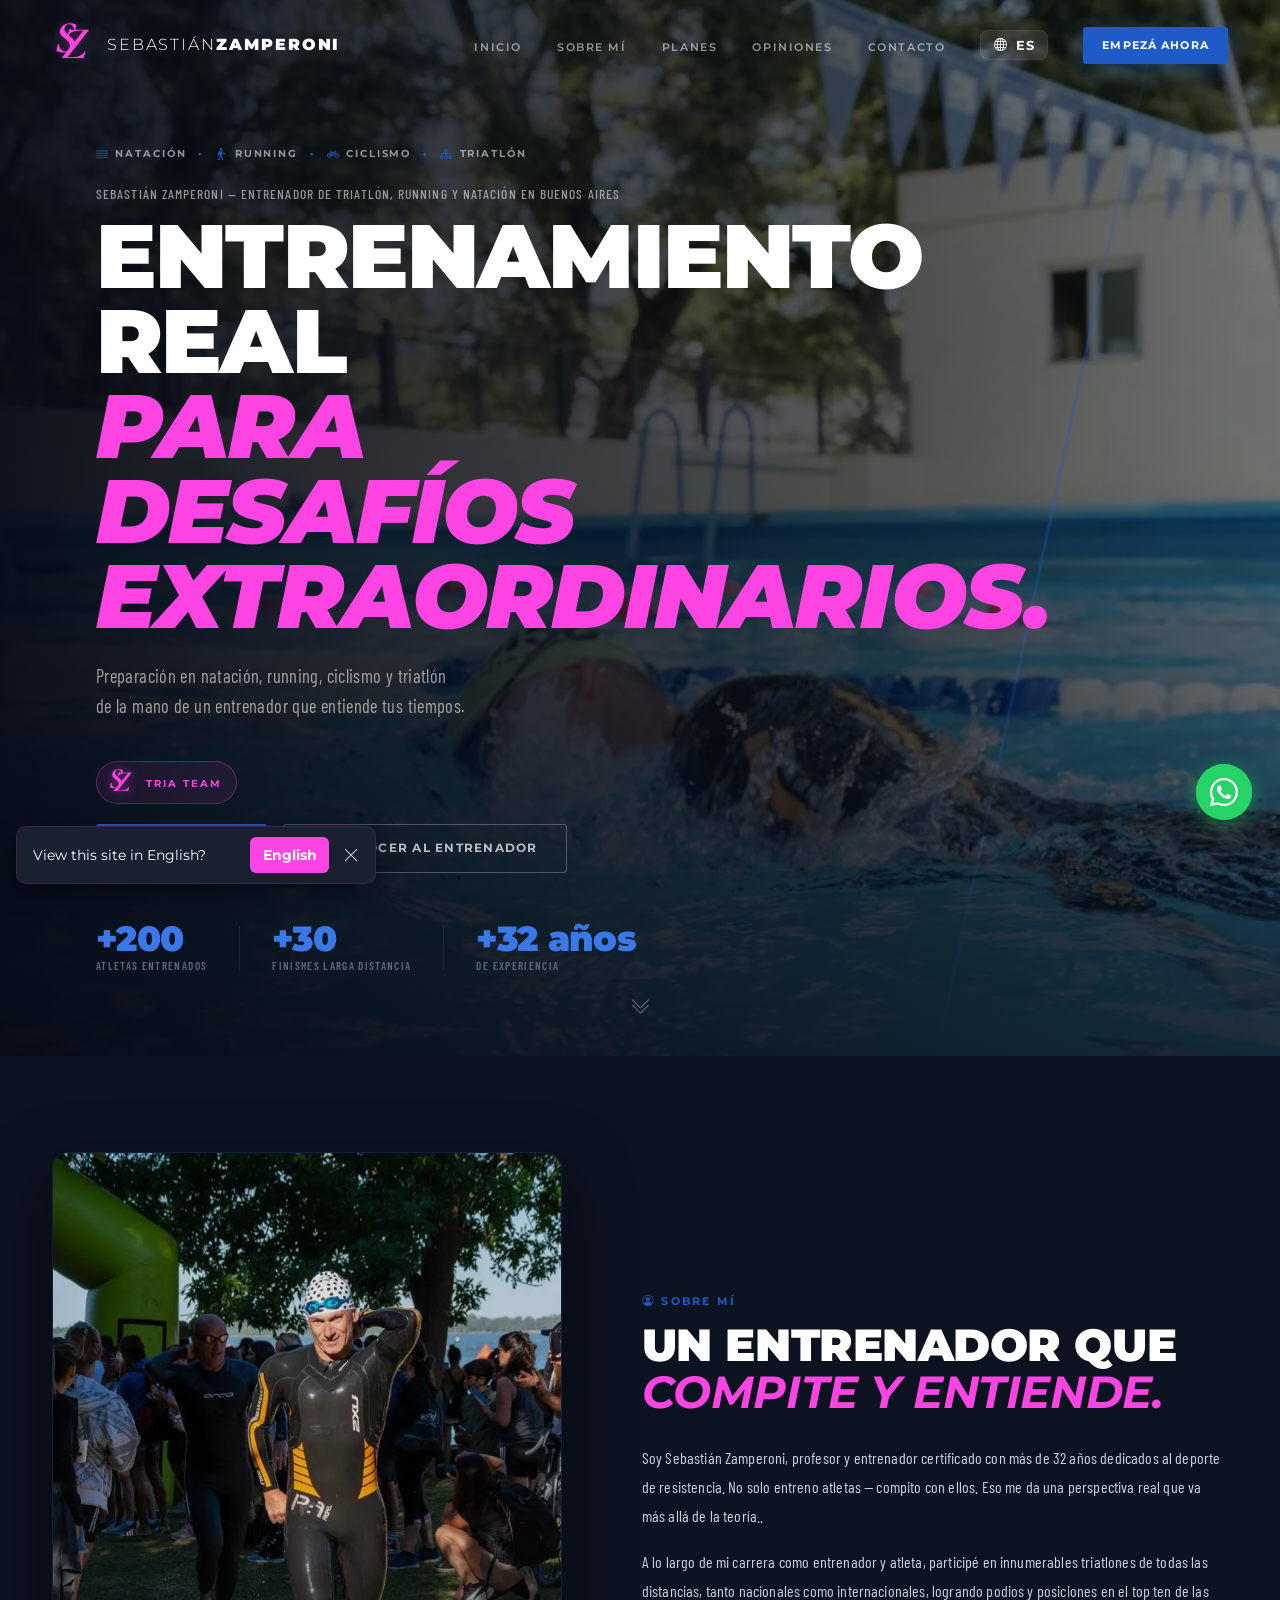
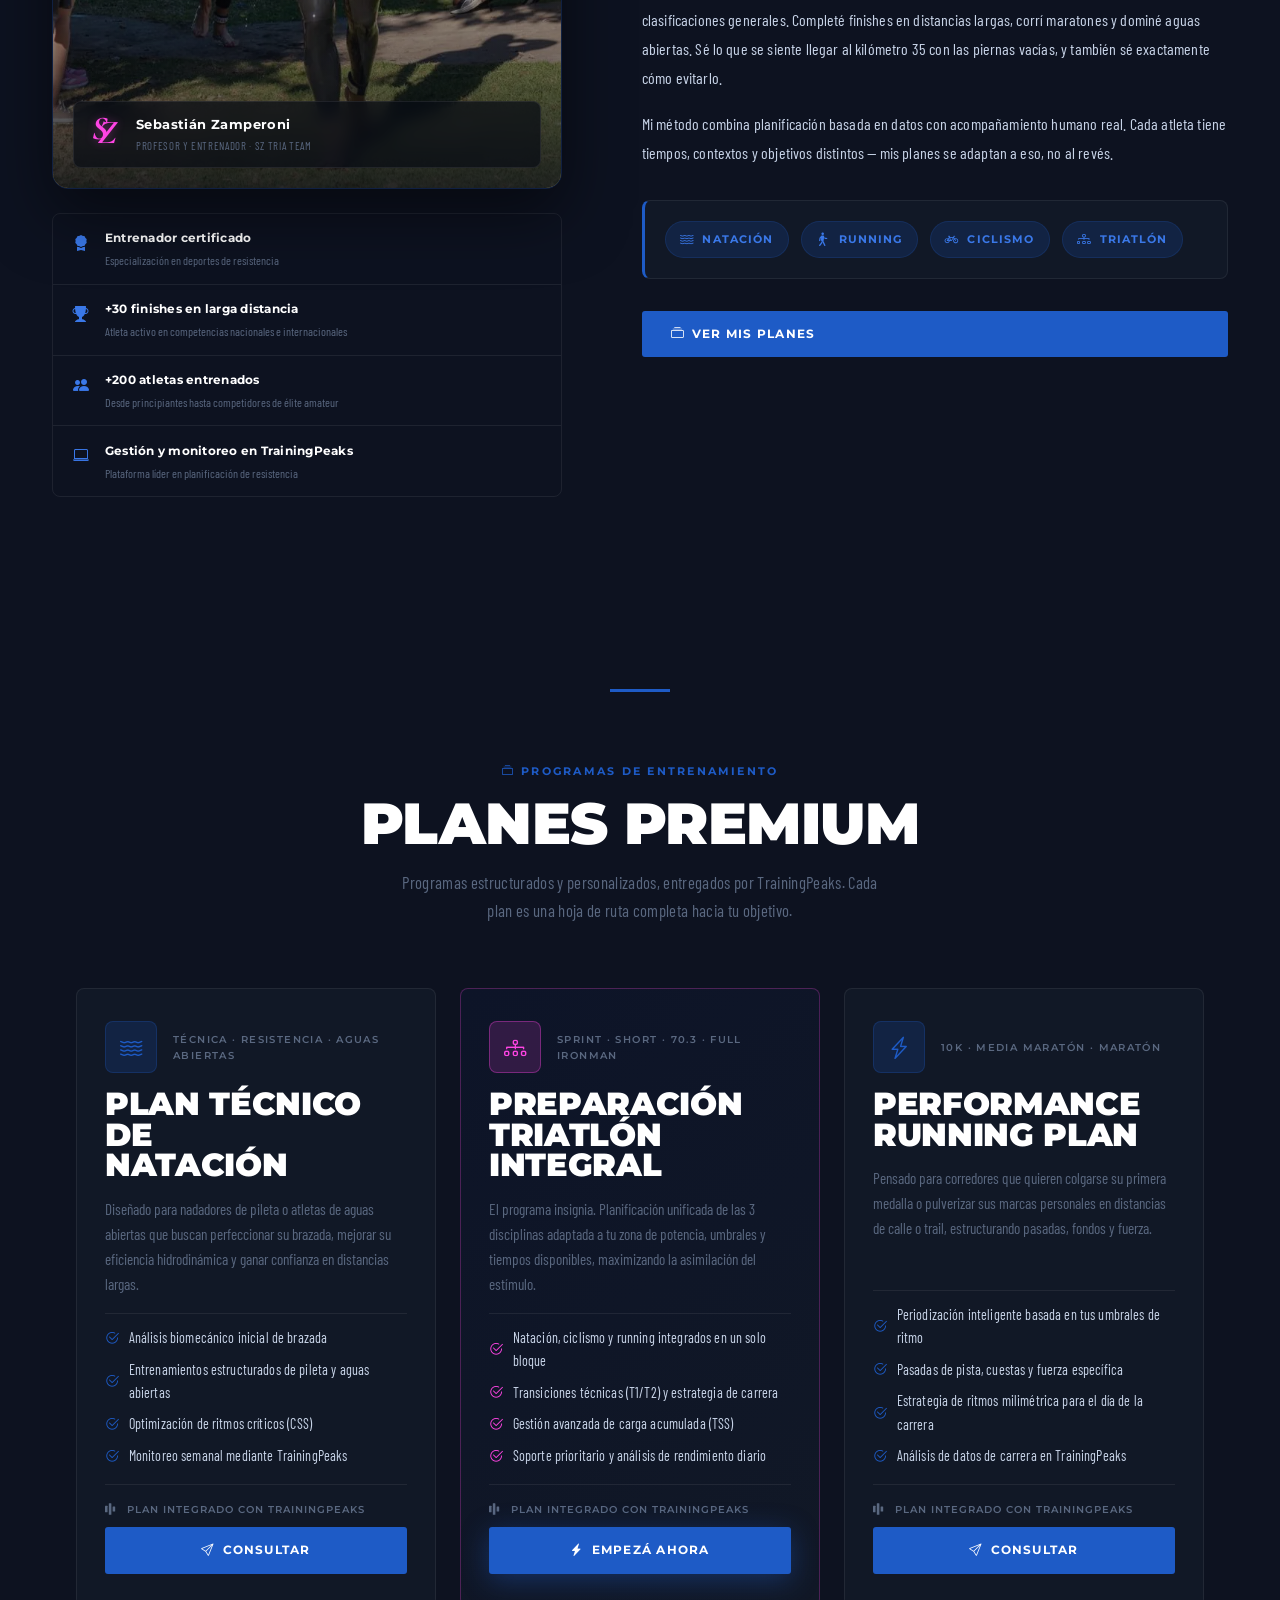
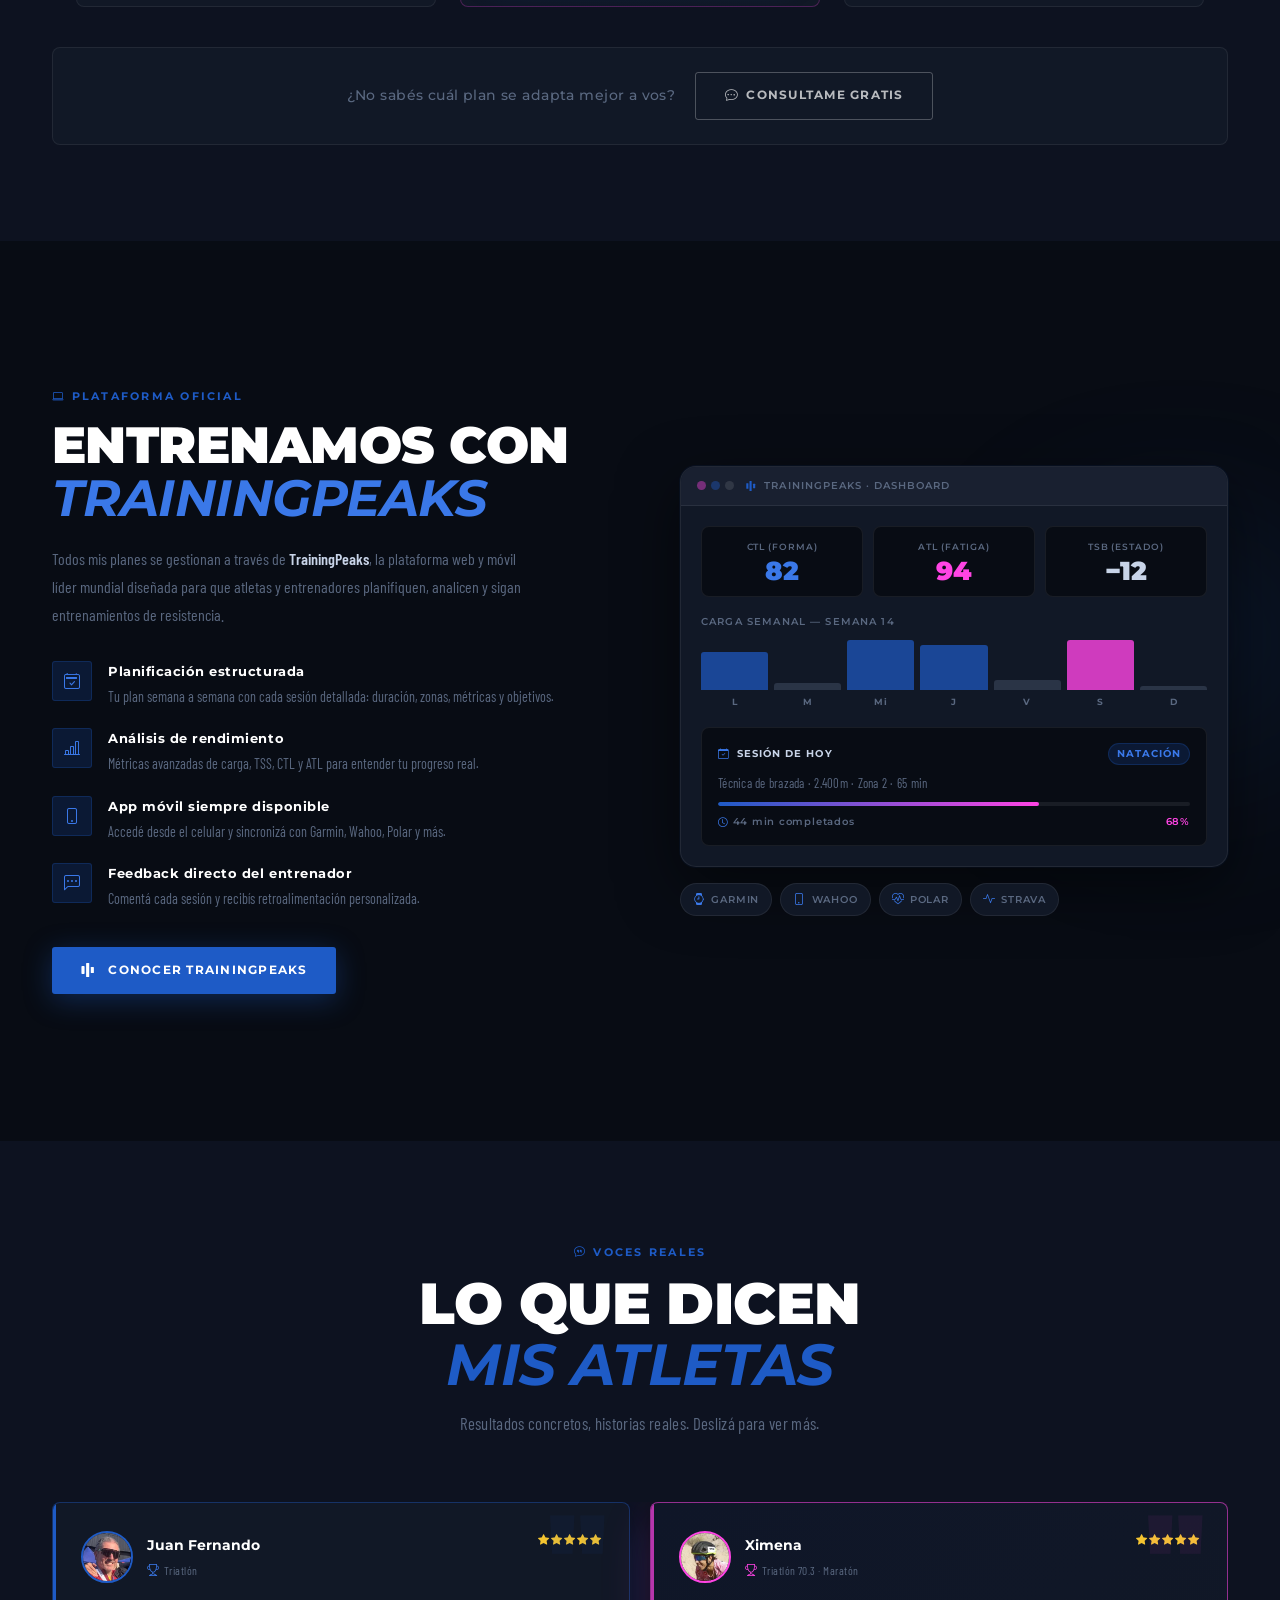
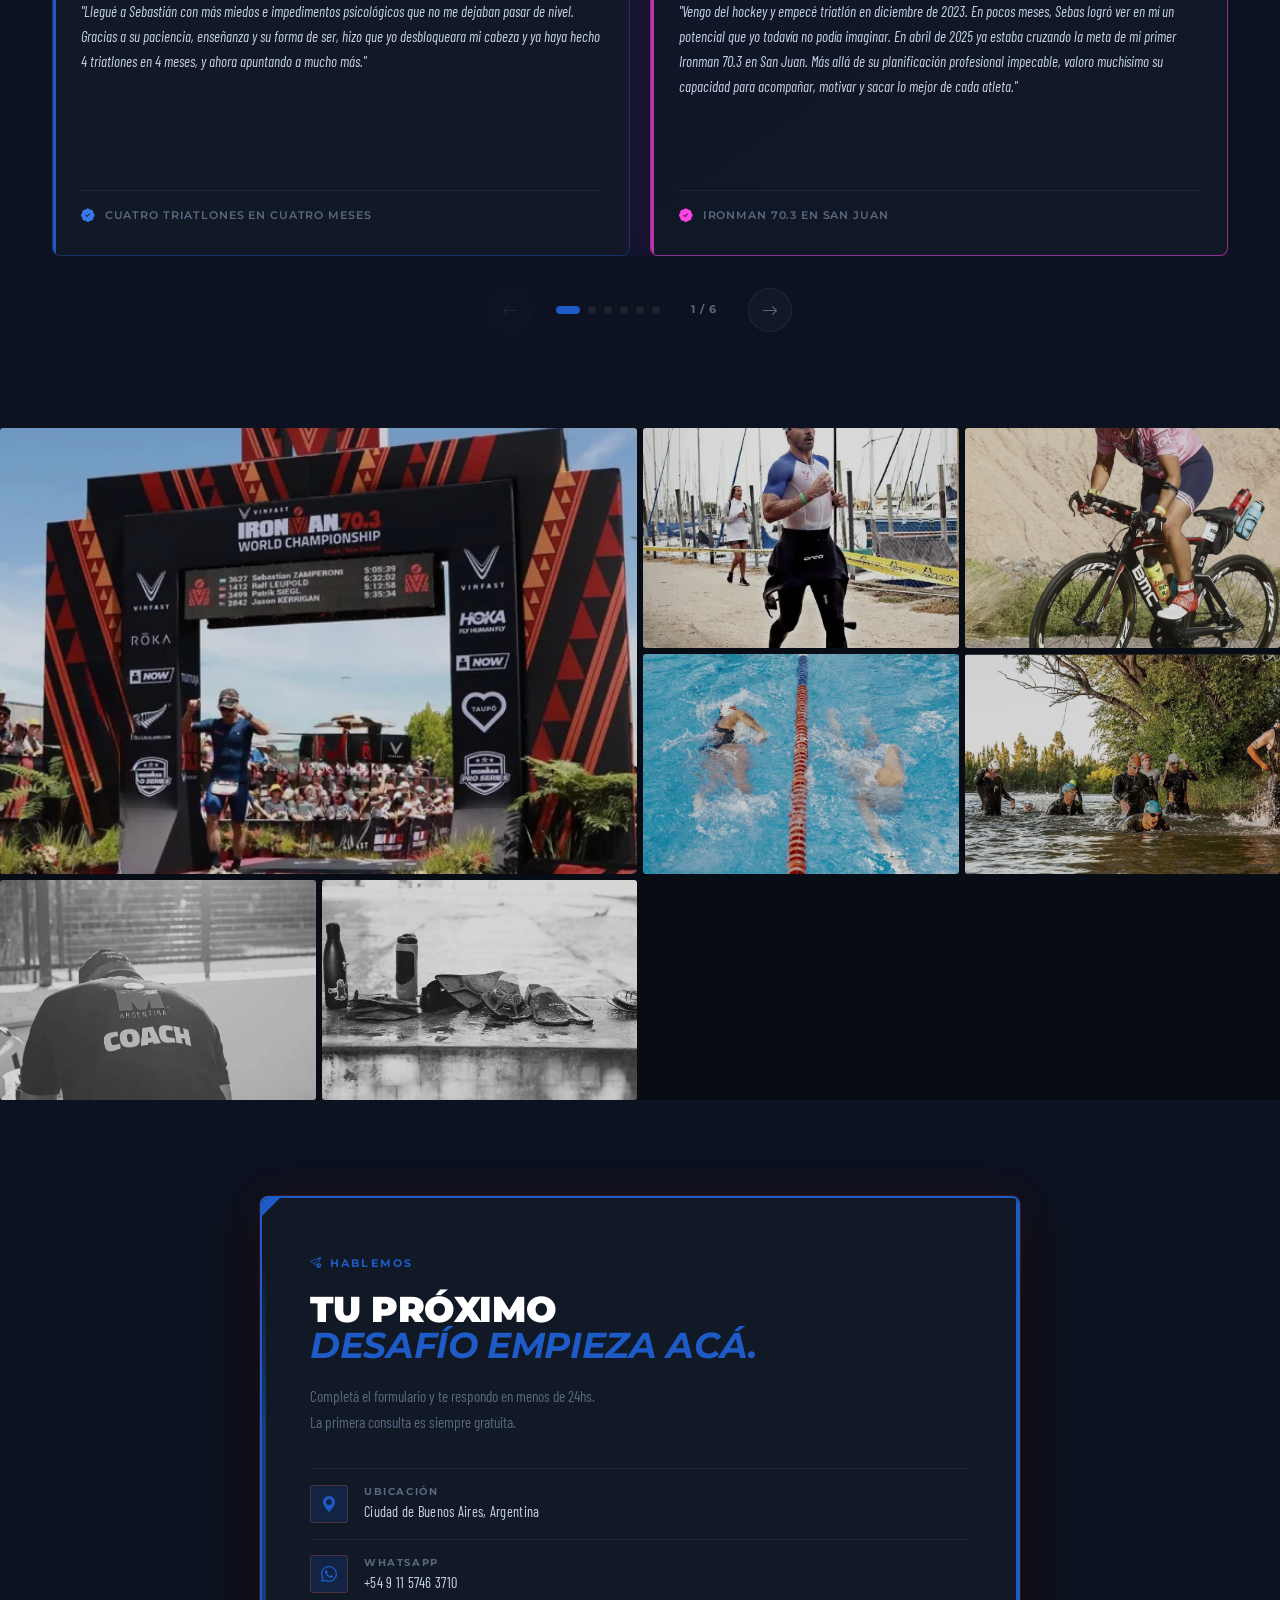
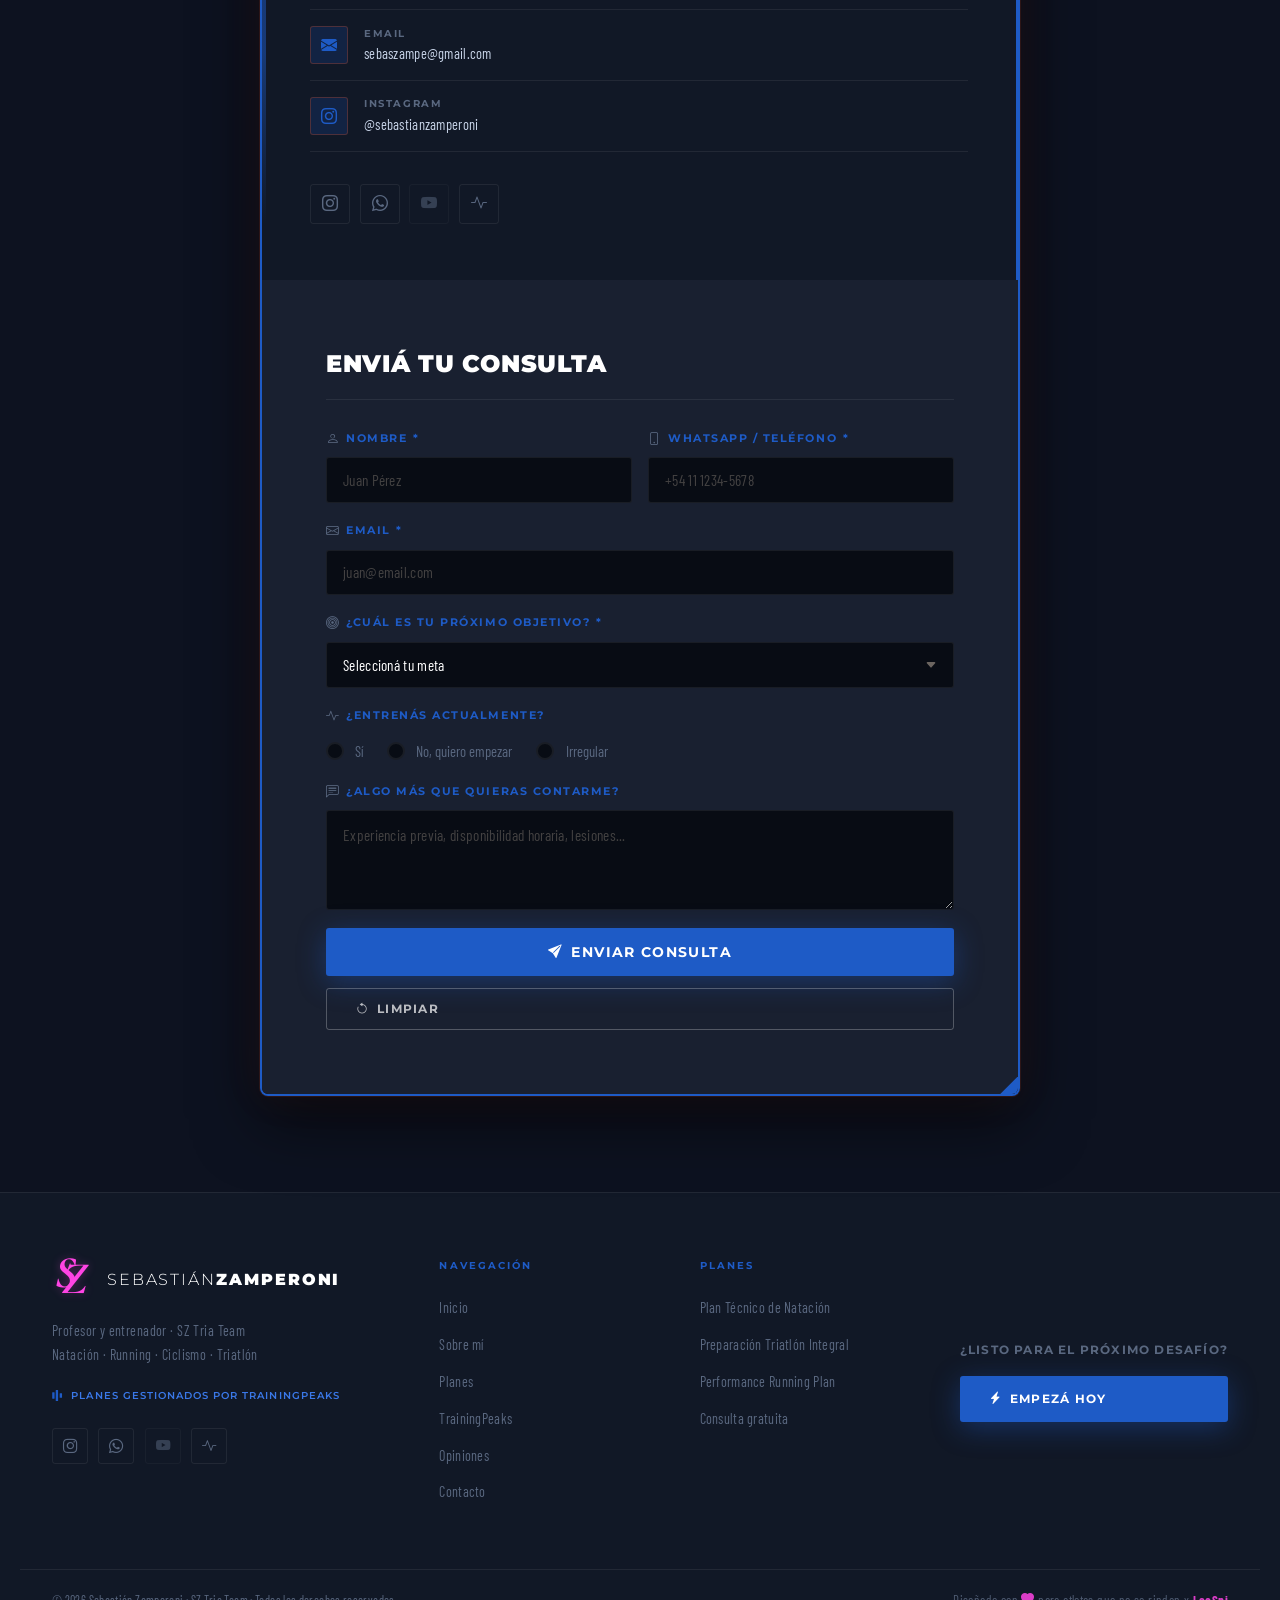
==== commit 3f677348: "Saca hreflang en mal apuntado y agrega cartel 'View in English?' El cartel aparece solo en navegador" ====
--- a/index.html
+++ b/index.html
@@ -18,15 +18,9 @@
       content="Sebastián Zamperoni, profesor y entrenador certificado de triatlón, running, ciclismo y natación en Buenos Aires. Planes premium personalizados por TrainingPeaks. SZ Tria Team."
     />
 
-    <!-- Canonical y etiquetas de Idioma Alternativo (Hreflang) para Google -->
+    <!-- Canonical. Hreflang "en" se agrega cuando exista la versión /en/
+         en su propia URL (hoy el inglés lo cambia JS en la misma URL). -->
     <link rel="canonical" href="https://www.sztriateam.com/" />
-    <link rel="alternate" hreflang="es" href="https://www.sztriateam.com/" />
-    <link rel="alternate" hreflang="en" href="https://www.sztriateam.com/" />
-    <link
-      rel="alternate"
-      hreflang="x-default"
-      href="https://www.sztriateam.com/"
-    />
 
     <!-- =============================================
          GEO / LOCALIZACIÓN
--- a/css/style.css
+++ b/css/style.css
@@ -213,3 +213,43 @@
 
 
 
+
+/* ---- Cartel "View in English?" (js/main.js → mostrarSugerenciaIngles) ---- */
+.lang-suggest {
+  position: fixed;
+  left: 1rem;
+  bottom: 1rem;
+  right: 6rem; /* deja libre el botón de WhatsApp */
+  max-width: 360px;
+  z-index: 1000;
+  display: flex;
+  align-items: center;
+  gap: 0.6rem;
+  padding: 0.65rem 0.75rem 0.65rem 1rem;
+  background: var(--color-surface-2);
+  border: 1px solid var(--color-pink-dim);
+  border-radius: 10px;
+  box-shadow: 0 8px 24px rgba(0, 0, 0, 0.45);
+  font-family: var(--font-display);
+  font-size: 0.85rem;
+  color: var(--color-white);
+}
+.lang-suggest__text { flex: 1; }
+.lang-suggest__yes {
+  background: var(--color-pink);
+  color: #fff;
+  border: 0;
+  border-radius: 6px;
+  padding: 0.4rem 0.8rem;
+  font: inherit;
+  font-weight: 700;
+  cursor: pointer;
+}
+.lang-suggest__close {
+  background: none;
+  border: 0;
+  color: var(--color-text);
+  font-size: 1rem;
+  cursor: pointer;
+  padding: 0.25rem;
+}
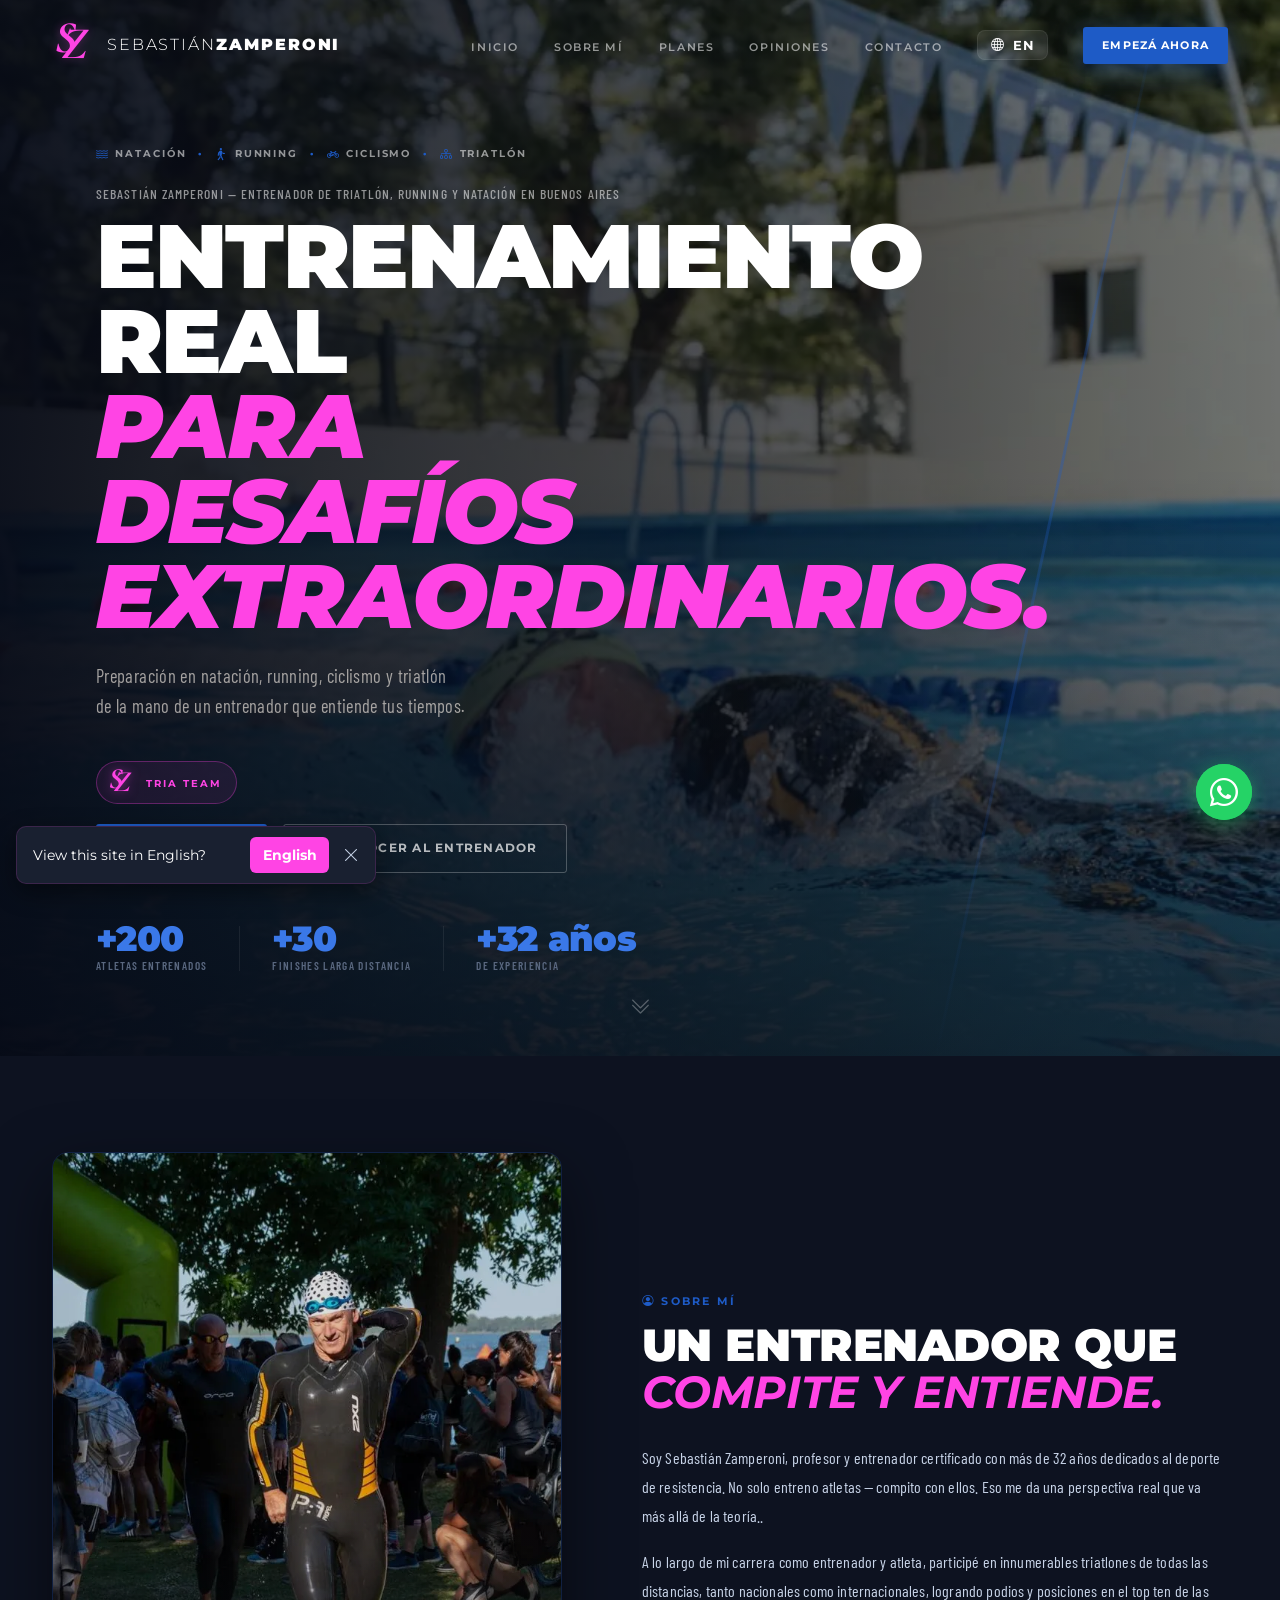
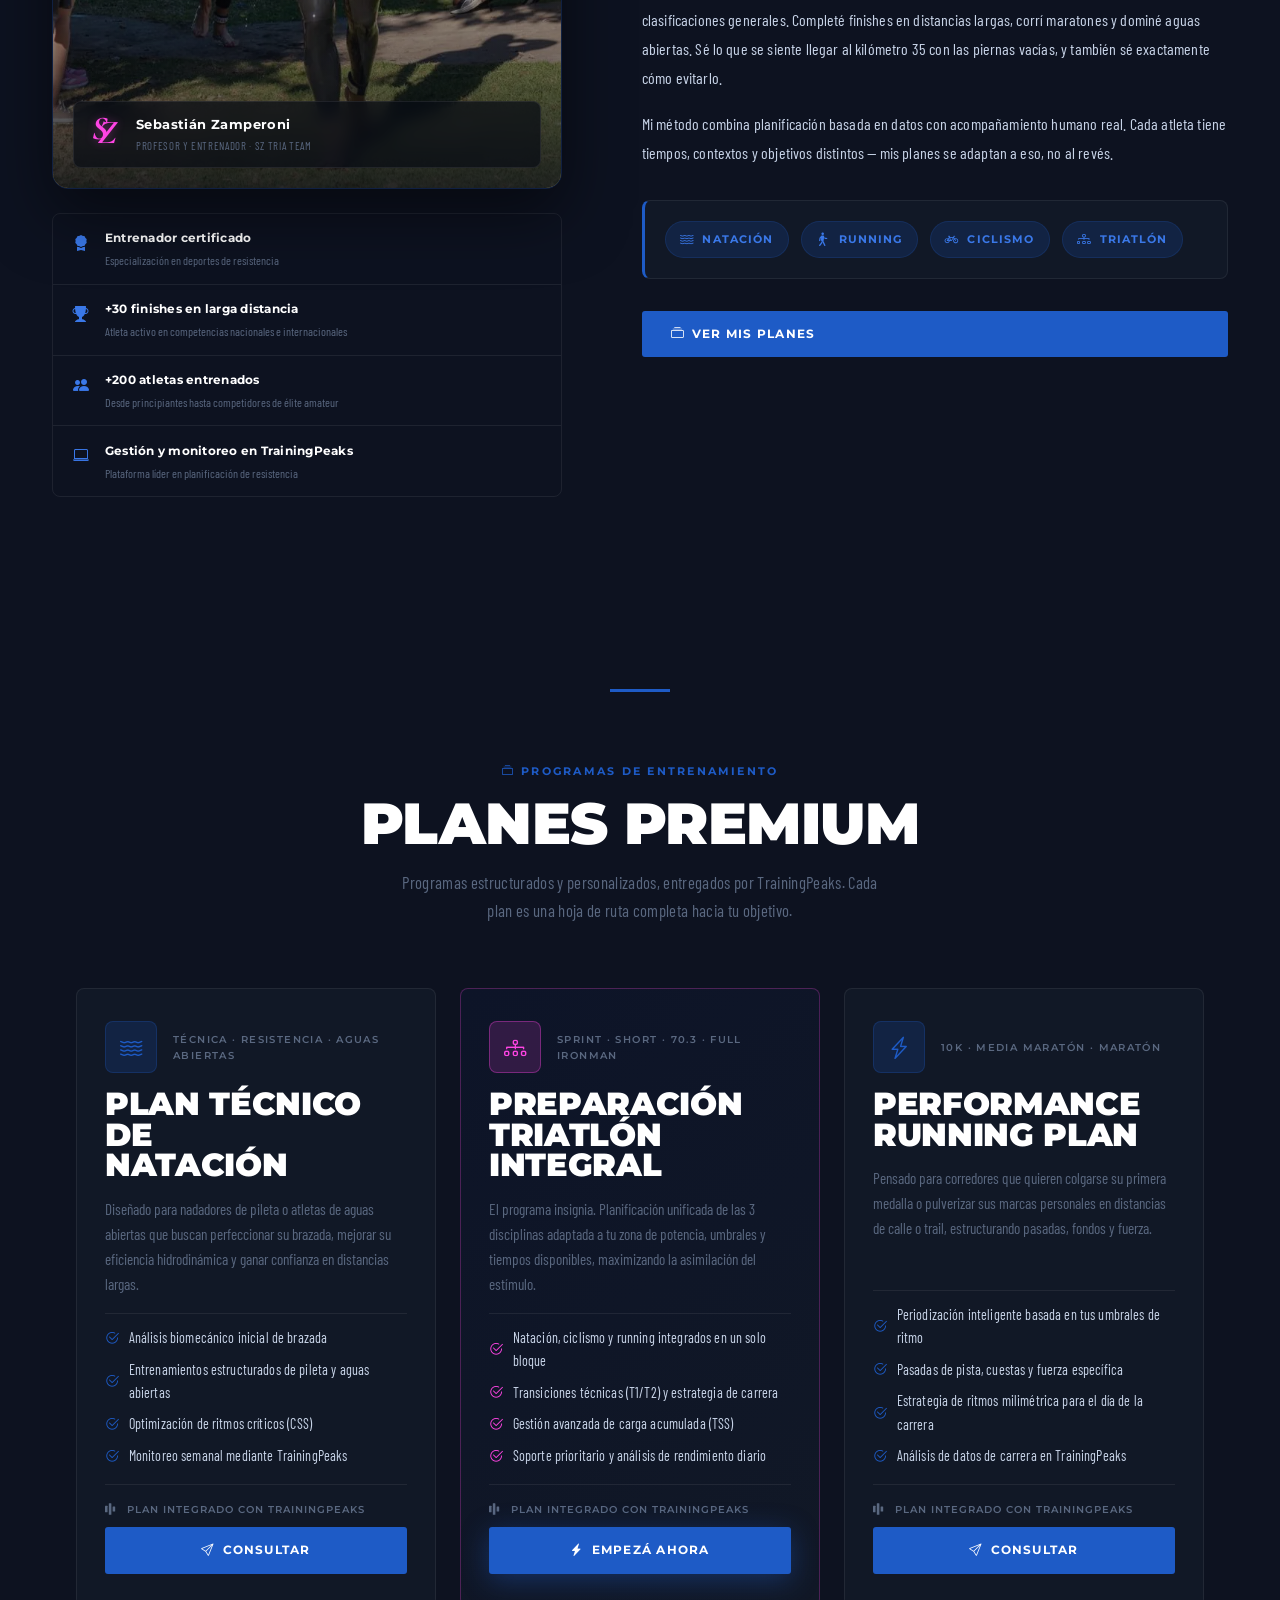
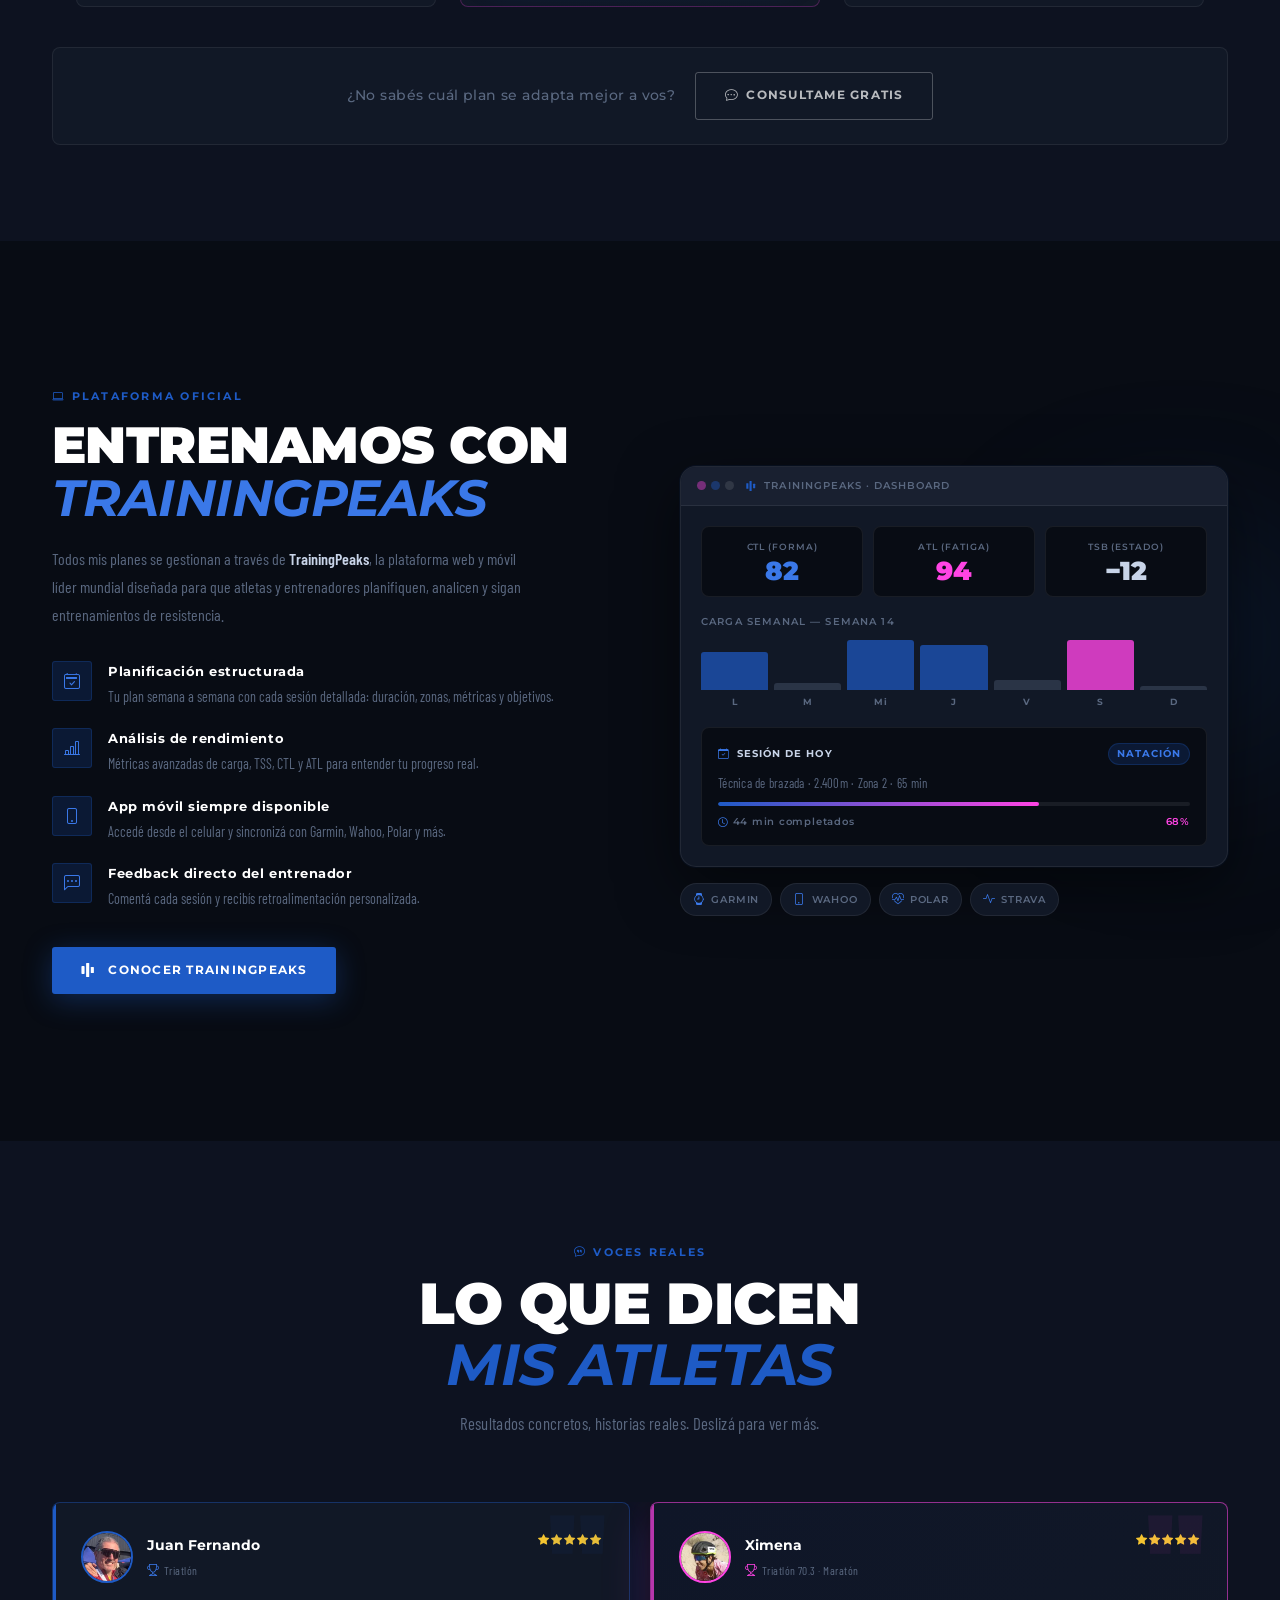
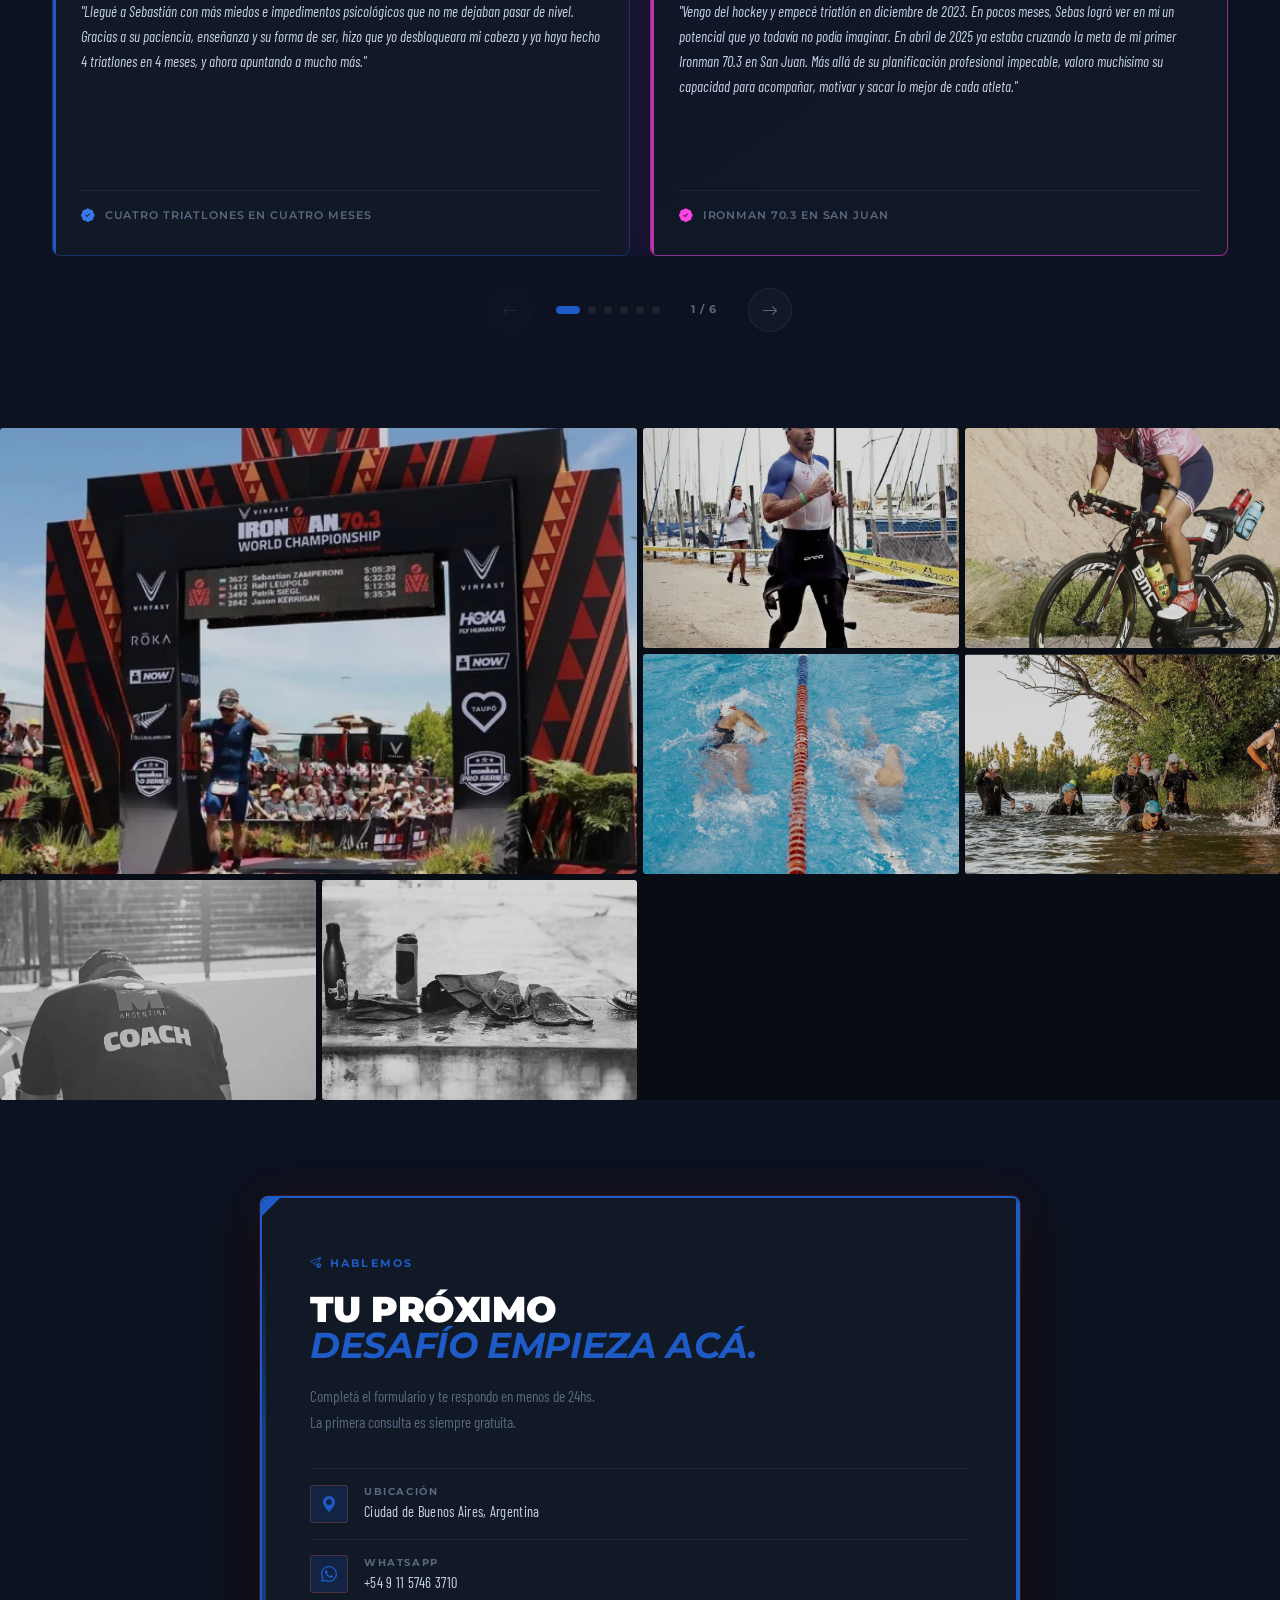
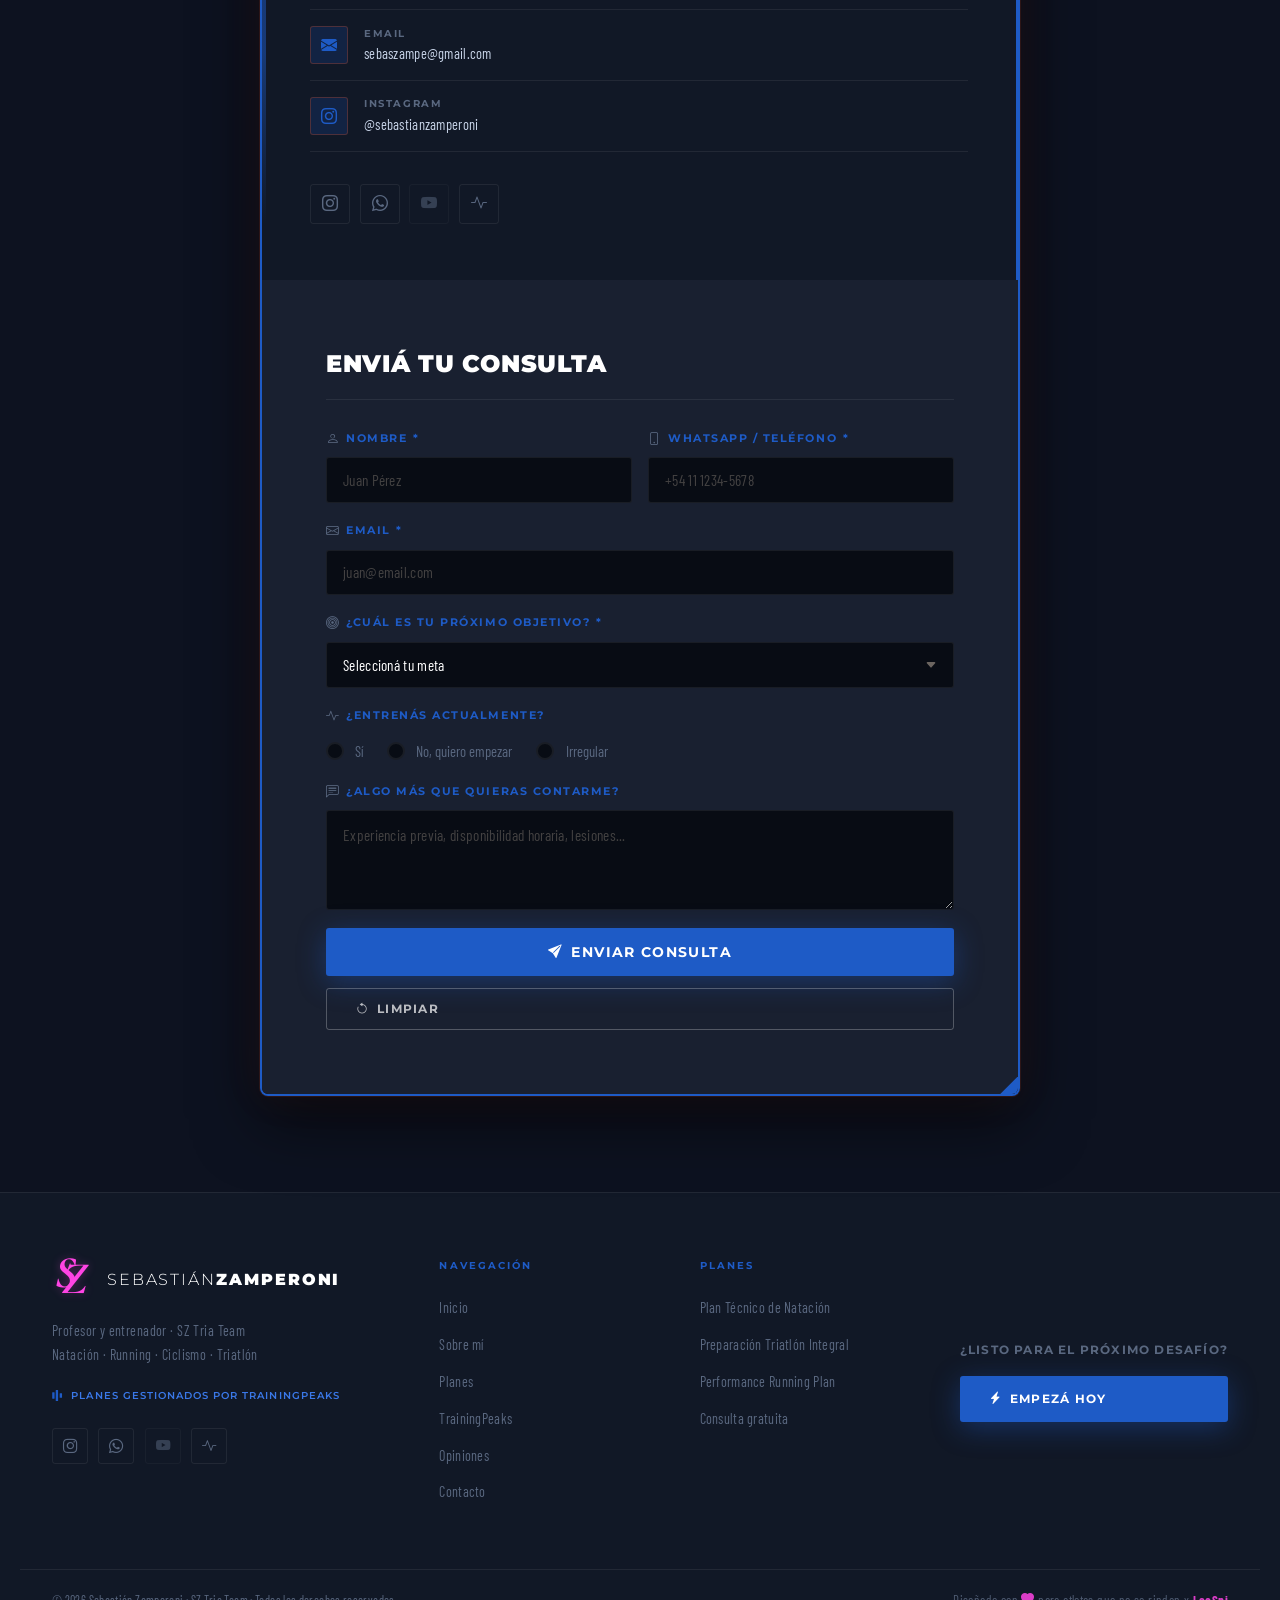
==== commit 68d5a778: "Planes, testimonios y galería pasan al HTML; favicon real para Google - Las 3 secciones ya no las ar" ====
--- a/index.html
+++ b/index.html
@@ -75,14 +75,11 @@
     />
 
 <!-- =============================================
-         FAVICON (Corregido el error de duplicación)
+         FAVICON (archivos reales: Google no usa íconos "data:")
     ============================================= -->
-    <link
-      rel="icon"
-      type="image/svg+xml"
-      href="data:image/svg+xml,%3Csvg xmlns='http://www.w3.org/2000/svg' viewBox='0 0 118 122'%3E%3Ctext x='5' y='80' font-family='Cormorant%20Garamond,Georgia,serif' font-size='100' font-weight='700' font-style='italic' fill='%23FF44E4'%3ES%3C/text%3E%3Ctext x='25' y='95' font-family='Cormorant%20Garamond,Georgia,serif' font-size='100' font-weight='700' font-style='italic' fill='%23FF44E4'%3EZ%3C/text%3E%3C/svg%3E"
-    />
-    <link rel="apple-touch-icon" sizes="180x180" href="img/favicon-180.png" />
+    <link rel="icon" href="/favicon.ico" sizes="48x48" />
+    <link rel="icon" type="image/png" sizes="192x192" href="/img/favicon-192.png" />
+    <link rel="apple-touch-icon" sizes="180x180" href="/img/favicon-180.png" />
 
     <!-- =============================================
          SCHEMA.ORG — DATOS ESTRUCTURADOS OPTIMIZADOS
@@ -125,6 +122,7 @@
             "@type": "LocalBusiness",
             "@id": "https://www.sztriateam.com/#business",
             "name": "SZ Tria Team — Sebastián Zamperoni",
+            "logo": "https://www.sztriateam.com/img/sz-logo.png",
             "description": "Entrenamiento de triatlón, running, natación y ciclismo en Buenos Aires. Planes premium personalizados por TrainingPeaks.",
             "url": "https://www.sztriateam.com",
             "telephone": "+5491157463710",
@@ -310,7 +308,7 @@
             <li class="navbar__lang-item">
               <button id="langToggle" class="lang-btn" data-lang="es">
                 <i class="bi bi-globe"></i>
-                <span id="langLabel" data-i18n="navbar.language">ES</span>
+                <span id="langLabel" data-i18n="navbar.language">EN</span>
               </button>
             </li>
 
@@ -677,8 +675,72 @@
           </div>
 
           <!-- planes principales -->
-          <!-- Removidos los 3 <article> estáticos. El JS los va a dibujar de forma dinámica -->
-          <div class="cards-grid" id="planesGrid"></div>
+          <!-- Planes: texto en español acá; el inglés está en js/data.js (mismas claves data-i18n) -->
+          <div class="cards-grid" id="planesGrid">
+            <article class="svc-card" id="svc-natacion">
+              <div class="svc-card__top">
+                <div class="svc-card__icon "><i class="bi bi-water"></i></div>
+                <span class="svc-card__tag" data-i18n="plan.natacion.tag">Técnica · Resistencia · Aguas Abiertas</span>
+              </div>
+              <h3 class="svc-card__title" data-i18n="plan.natacion.titulo">Plan Técnico de<br />Natación</h3>
+              <p class="svc-card__desc" data-i18n="plan.natacion.desc">Diseñado para nadadores de pileta o atletas de aguas abiertas que buscan perfeccionar su brazada, mejorar su eficiencia hidrodinámica y ganar confianza en distancias largas.</p>
+              <ul class="svc-card__features">
+              <li><i class="bi bi-check2-circle"></i> <span data-i18n="plan.natacion.f1">Análisis biomecánico inicial de brazada</span></li>
+              <li><i class="bi bi-check2-circle"></i> <span data-i18n="plan.natacion.f2">Entrenamientos estructurados de pileta y aguas abiertas</span></li>
+              <li><i class="bi bi-check2-circle"></i> <span data-i18n="plan.natacion.f3">Optimización de ritmos críticos (CSS)</span></li>
+              <li><i class="bi bi-check2-circle"></i> <span data-i18n="plan.natacion.f4">Monitoreo semanal mediante TrainingPeaks</span></li>
+              </ul>
+              <div class="svc-card__footer">
+                <span class="svc-card__format">
+                  <svg viewBox="0 0 22 18" width="14" height="12" style="margin-right: 2px; fill: currentColor; display: inline-block; vertical-align: middle" aria-hidden="true"><rect x="0" y="4" width="4" height="10" rx="0.8" /><rect x="6" y="0" width="4" height="18" rx="0.8" /><rect x="12" y="5" width="4" height="8" rx="0.8" /></svg>
+                  <span data-i18n="plan.global.integrated">Plan Integrado con TrainingPeaks</span>
+                </span>
+                <a href="#contacto" class="btn btn--primary svc-card__btn" data-plan="svc-natacion"><i class="bi bi-send"></i> <span data-i18n="plan.natacion.btn">Consultar</span></a>
+              </div>
+            </article>
+            <article class="svc-card svc-card--premium" id="svc-triatlon">
+              <div class="svc-card__top">
+                <div class="svc-card__icon svc-card__icon--gold"><i class="bi bi-diagram-3"></i></div>
+                <span class="svc-card__tag" data-i18n="plan.triatlon.tag">Sprint · Short · 70.3 · Full Ironman</span>
+              </div>
+              <h3 class="svc-card__title" data-i18n="plan.triatlon.titulo">Preparación<br />Triatlón Integral</h3>
+              <p class="svc-card__desc" data-i18n="plan.triatlon.desc">El programa insignia. Planificación unificada de las 3 disciplinas adaptada a tu zona de potencia, umbrales y tiempos disponibles, maximizando la asimilación del estímulo.</p>
+              <ul class="svc-card__features">
+              <li><i class="bi bi-check2-circle"></i> <span data-i18n="plan.triatlon.f1">Natación, ciclismo y running integrados en un solo bloque</span></li>
+              <li><i class="bi bi-check2-circle"></i> <span data-i18n="plan.triatlon.f2">Transiciones técnicas (T1/T2) y estrategia de carrera</span></li>
+              <li><i class="bi bi-check2-circle"></i> <span data-i18n="plan.triatlon.f3">Gestión avanzada de carga acumulada (TSS)</span></li>
+              <li><i class="bi bi-check2-circle"></i> <span data-i18n="plan.triatlon.f4">Soporte prioritario y análisis de rendimiento diario</span></li>
+              </ul>
+              <div class="svc-card__footer">
+                <span class="svc-card__format">
+                  <svg viewBox="0 0 22 18" width="14" height="12" style="margin-right: 2px; fill: currentColor; display: inline-block; vertical-align: middle" aria-hidden="true"><rect x="0" y="4" width="4" height="10" rx="0.8" /><rect x="6" y="0" width="4" height="18" rx="0.8" /><rect x="12" y="5" width="4" height="8" rx="0.8" /></svg>
+                  <span data-i18n="plan.global.integrated">Plan Integrado con TrainingPeaks</span>
+                </span>
+                <a href="#contacto" class="btn btn--cta svc-card__btn" data-plan="svc-triatlon"><i class="bi bi-lightning-charge-fill"></i> <span data-i18n="plan.triatlon.btn">Empezá ahora</span></a>
+              </div>
+            </article>
+            <article class="svc-card" id="svc-running">
+              <div class="svc-card__top">
+                <div class="svc-card__icon "><i class="bi bi-lightning-charge"></i></div>
+                <span class="svc-card__tag" data-i18n="plan.running.tag">10K · Media Maratón · Maratón</span>
+              </div>
+              <h3 class="svc-card__title" data-i18n="plan.running.titulo">Performance<br />Running Plan</h3>
+              <p class="svc-card__desc" data-i18n="plan.running.desc">Pensado para corredores que quieren colgarse su primera medalla o pulverizar sus marcas personales en distancias de calle o trail, estructurando pasadas, fondos y fuerza.</p>
+              <ul class="svc-card__features">
+              <li><i class="bi bi-check2-circle"></i> <span data-i18n="plan.running.f1">Periodización inteligente basada en tus umbrales de ritmo</span></li>
+              <li><i class="bi bi-check2-circle"></i> <span data-i18n="plan.running.f2">Pasadas de pista, cuestas y fuerza específica</span></li>
+              <li><i class="bi bi-check2-circle"></i> <span data-i18n="plan.running.f3">Estrategia de ritmos milimétrica para el día de la carrera</span></li>
+              <li><i class="bi bi-check2-circle"></i> <span data-i18n="plan.running.f4">Análisis de datos de carrera en TrainingPeaks</span></li>
+              </ul>
+              <div class="svc-card__footer">
+                <span class="svc-card__format">
+                  <svg viewBox="0 0 22 18" width="14" height="12" style="margin-right: 2px; fill: currentColor; display: inline-block; vertical-align: middle" aria-hidden="true"><rect x="0" y="4" width="4" height="10" rx="0.8" /><rect x="6" y="0" width="4" height="18" rx="0.8" /><rect x="12" y="5" width="4" height="8" rx="0.8" /></svg>
+                  <span data-i18n="plan.global.integrated">Plan Integrado con TrainingPeaks</span>
+                </span>
+                <a href="#contacto" class="btn btn--primary svc-card__btn" data-plan="svc-running"><i class="bi bi-send"></i> <span data-i18n="plan.running.btn">Consultar</span></a>
+              </div>
+            </article>
+          </div>
 
           <!-- CTA secundario: "¿No sabés cuál elegir?" -->
           <div class="servicios__cta-sec">
@@ -1067,8 +1129,93 @@
 
           <!-- Viewport del carrusel -->
           <div class="testi-carousel">
-            <!-- El JS va a inyectar las tarjetas acá adentro manteniendo tus estilos intactos -->
-            <div class="testi-track" id="testiTrack"></div>
+            <!-- Testimonios: para agregar uno, copiá un <article> y sumá sus claves en inglés en js/data.js -->
+            <div class="testi-track" id="testiTrack">
+              <article class="testi-card">
+                <div class="testi-card__top">
+                  <div class="testi-card__avatar"><img src="img/testimonios/juan_fernando.webp" alt="Juan Fernando" loading="lazy" width="80" height="80" /></div>
+                  <div class="testi-card__meta">
+                    <strong>Juan Fernando</strong>
+                    <span><i class="bi bi-trophy"></i> <span data-i18n="testi.juan.disciplina">Triatlón</span></span>
+                  </div>
+                  <div class="testi-card__stars" aria-label="5 estrellas"><i class="bi bi-star-fill"></i><i class="bi bi-star-fill"></i><i class="bi bi-star-fill"></i><i class="bi bi-star-fill"></i><i class="bi bi-star-fill"></i></div>
+                </div>
+                <blockquote class="testi-card__quote">"<span data-i18n="testi.juan.cita">Llegué a Sebastián con más miedos e impedimentos psicológicos que no me dejaban pasar de nivel. Gracias a su paciencia, enseñanza y su forma de ser, hizo que yo desbloqueara mi cabeza y ya haya hecho 4 triatlones en 4 meses, y ahora apuntando a mucho más.</span>"</blockquote>
+                <div class="testi-card__logro"><i class="bi bi-patch-check-fill"></i> <span data-i18n="testi.juan.logro">Cuatro triatlones en cuatro meses</span></div>
+              </article>
+              <article class="testi-card testi-card--highlight">
+                <div class="testi-card__top">
+                  <div class="testi-card__avatar"><img src="img/testimonios/ximena.webp" alt="Ximena" loading="lazy" width="80" height="80" /></div>
+                  <div class="testi-card__meta">
+                    <strong>Ximena</strong>
+                    <span><i class="bi bi-trophy"></i> <span data-i18n="testi.ximena.disciplina">Triatlón 70.3 · Maratón</span></span>
+                  </div>
+                  <div class="testi-card__stars" aria-label="5 estrellas"><i class="bi bi-star-fill"></i><i class="bi bi-star-fill"></i><i class="bi bi-star-fill"></i><i class="bi bi-star-fill"></i><i class="bi bi-star-fill"></i></div>
+                </div>
+                <blockquote class="testi-card__quote">"<span data-i18n="testi.ximena.cita">Vengo del hockey y empecé triatlón en diciembre de 2023. En pocos meses, Sebas logró ver en mí un potencial que yo todavía no podía imaginar. En abril de 2025 ya estaba cruzando la meta de mi primer Ironman 70.3 en San Juan. Más allá de su planificación profesional impecable, valoro muchísimo su capacidad para acompañar, motivar y sacar lo mejor de cada atleta.</span>"</blockquote>
+                <div class="testi-card__logro"><i class="bi bi-patch-check-fill"></i> <span data-i18n="testi.ximena.logro">Ironman 70.3 en San Juan</span></div>
+              </article>
+              <article class="testi-card">
+                <div class="testi-card__top">
+                  <div class="testi-card__avatar"><img src="img/testimonios/alan.webp" alt="Alan" loading="lazy" width="80" height="80" /></div>
+                  <div class="testi-card__meta">
+                    <strong>Alan</strong>
+                    <span><i class="bi bi-trophy"></i> <span data-i18n="testi.alan.disciplina">Triatlón</span></span>
+                  </div>
+                  <div class="testi-card__stars" aria-label="5 estrellas"><i class="bi bi-star-fill"></i><i class="bi bi-star-fill"></i><i class="bi bi-star-fill"></i><i class="bi bi-star-fill"></i><i class="bi bi-star-fill"></i></div>
+                </div>
+                <blockquote class="testi-card__quote">"<span data-i18n="testi.alan.cita">Nos conocemos desde hace 20 años... Yo dejé de entrenar estos últimos 8 años y, cuando quise volver, no dudé en hablarle. porqué sabía que iba a respetar un proceso acorde y que, además de ser un gran entrenador, es una excelente persona.</span>"</blockquote>
+                <div class="testi-card__logro"><i class="bi bi-patch-check-fill"></i> <span data-i18n="testi.alan.logro">Volvió al triatlón después de más de 10 años</span></div>
+              </article>
+              <article class="testi-card">
+                <div class="testi-card__top">
+                  <div class="testi-card__avatar"><img src="img/testimonios/nacho.webp" alt="Nacho" loading="lazy" width="80" height="80" /></div>
+                  <div class="testi-card__meta">
+                    <strong>Nacho</strong>
+                    <span><i class="bi bi-trophy"></i> <span data-i18n="testi.nacho.disciplina">Triatlón · 70.3</span></span>
+                  </div>
+                  <div class="testi-card__stars" aria-label="5 estrellas"><i class="bi bi-star-fill"></i><i class="bi bi-star-fill"></i><i class="bi bi-star-fill"></i><i class="bi bi-star-fill"></i><i class="bi bi-star-fill"></i></div>
+                </div>
+                <blockquote class="testi-card__quote">"<span data-i18n="testi.nacho.cita">Sebastián está siempre pendiente del resultado de los entrenamientos; la consulta y el feedback son permanentes. El resultado es un programa que se adapta a tus necesidades y la seguridad de sentirte acompañado en el proceso.</span>"</blockquote>
+                <div class="testi-card__logro"><i class="bi bi-patch-check-fill"></i> <span data-i18n="testi.nacho.logro">Clasificación al Mundial de Niza 2026 - 2.º puesto en su categoría en el IRONMAN 70.3 Cap Cana</span></div>
+              </article>
+              <article class="testi-card">
+                <div class="testi-card__top">
+                  <div class="testi-card__avatar"><img src="img/testimonios/felipe.webp" alt="Felipe" loading="lazy" width="80" height="80" /></div>
+                  <div class="testi-card__meta">
+                    <strong>Felipe</strong>
+                    <span><i class="bi bi-trophy"></i> <span data-i18n="testi.felipe.disciplina">Triatlón · 70.3</span></span>
+                  </div>
+                  <div class="testi-card__stars" aria-label="5 estrellas"><i class="bi bi-star-fill"></i><i class="bi bi-star-fill"></i><i class="bi bi-star-fill"></i><i class="bi bi-star-fill"></i><i class="bi bi-star-fill"></i></div>
+                </div>
+                <blockquote class="testi-card__quote">"<span data-i18n="testi.felipe.cita">Gran entrenador y gran persona. De manera súper responsable me llevó de la nada a completar dos 70.3 y tres olímpicos con pocos meses de entrenamiento. Los planes están buenos y, si hay alguna duda, Seba está siempre a mano respondiendo con toda su experiencia en deportes de resistencia.</span>"</blockquote>
+                <div class="testi-card__logro"><i class="bi bi-patch-check-fill"></i> <span data-i18n="testi.felipe.logro">Dos 70.3 y tres olímpicos con pocos meses de entrenamiento</span></div>
+              </article>
+              <article class="testi-card testi-card--highlight">
+                <div class="testi-card__top">
+                  <div class="testi-card__avatar"><img src="img/testimonios/cristian.webp" alt="Cristian" loading="lazy" width="80" height="80" /></div>
+                  <div class="testi-card__meta">
+                    <strong>Cristian</strong>
+                    <span><i class="bi bi-trophy"></i> <span data-i18n="testi.cristian.disciplina">Natación · Aguas abiertas</span></span>
+                  </div>
+                  <div class="testi-card__stars" aria-label="5 estrellas"><i class="bi bi-star-fill"></i><i class="bi bi-star-fill"></i><i class="bi bi-star-fill"></i><i class="bi bi-star-fill"></i><i class="bi bi-star-fill"></i></div>
+                </div>
+                <blockquote class="testi-card__quote">"<span data-i18n="testi.cristian.cita">Mi nombre es Cristian Fernández, soy nadador de aguas abiertas y triatleta. [...] Entreno con Seba desde mediados de 2024 y, desde el principio, hubo muy buena comunicación y conexión. El trabajo que ha hecho Seba ha sido excelente; fui mejorando muchísimo con el correr del tiempo [...]. Siento que evolucioné muchísimo en todas las disciplinas, logrando bajar mis tiempos personales y obteniendo excelentes resultados. Hoy estoy preparando un gran reto: una travesía de 10 km de aguas abiertas [...] y también el gran objetivo del año: bajar las 5 horas en el Ironman 70.3 de Cozumel. ¡Muchas gracias, Seba! ¡Vamos por más!</span>"</blockquote>
+                <div class="testi-card__logro"><i class="bi bi-patch-check-fill"></i> <span data-i18n="testi.cristian.logro">Triatlón Olímpico - 3.º puesto Gral.</span></div>
+              </article>
+              <article class="testi-card testi-card--highlight">
+                <div class="testi-card__top">
+                  <div class="testi-card__avatar"><img src="img/testimonios/lucas.webp" alt="Lucas" loading="lazy" width="80" height="80" /></div>
+                  <div class="testi-card__meta">
+                    <strong>Lucas</strong>
+                    <span><i class="bi bi-trophy"></i> <span data-i18n="testi.lucas.disciplina">Triatlón · 70.3</span></span>
+                  </div>
+                  <div class="testi-card__stars" aria-label="5 estrellas"><i class="bi bi-star-fill"></i><i class="bi bi-star-fill"></i><i class="bi bi-star-fill"></i><i class="bi bi-star-fill"></i><i class="bi bi-star-fill"></i></div>
+                </div>
+                <blockquote class="testi-card__quote">"<span data-i18n="testi.lucas.cita">Entreno con Seba desde hace varios años y siempre logré alcanzar mis objetivos en carreras de calle y triatlones, mejorando año a año los tiempos y sin lesiones. Más allá de su gran predisposición y la calidad de los planes, lo que realmente lo distingue es su interés genuino por la persona detrás del atleta, entendiendo los tiempos y motivaciones de cada alumno para sacar su mejor versión.</span>"</blockquote>
+                <div class="testi-card__logro"><i class="bi bi-patch-check-fill"></i> <span data-i18n="testi.lucas.logro">Finisher IRONMAN 70.3</span></div>
+              </article>
+            </div>
           </div>
 
           <!-- Controles: prev · dots · next + contador -->
@@ -1077,7 +1224,7 @@
               <i class="bi bi-arrow-left"></i>
             </button>
             <div class="testi-dots"></div>
-            <span class="testi-counter" data-i18n="testimonials.counter"
+            <span class="testi-counter"
               >1 / 5</span
             >
             <button class="testi-btn testi-btn--next" aria-label="Siguiente">
@@ -1088,10 +1235,38 @@
       </section>
 
       <!-- =========================================
-             SECCIÓN 6 — GALERÍA (Inyección Dinámica)
+             SECCIÓN 6 — GALERÍA
         ========================================= -->
       <div class="galeria__grid" id="galeriaGrid">
-        <!-- El JavaScript va a renderizar las imágenes acá adentro de forma limpia -->
+        <!-- Galería: para agregar una foto, copiá un <figure>; alt y epígrafe en inglés van en js/data.js -->
+        <figure class="galeria__item galeria__item--wide">
+          <img src="img/principal_m.webp" alt="Atleta cruzando la meta en triatlón" data-i18n-alt="galeria.alt.principal" loading="lazy" width="600" height="450" />
+          <figcaption><i class="bi bi-camera-fill"></i> <span data-i18n="galeria.caption.principal">Mundial · 70.3</span></figcaption>
+        </figure>
+        <figure class="galeria__item">
+          <img src="img/galeria/corredor.webp" alt="Corredor en maratón" data-i18n-alt="galeria.alt.corredor" loading="lazy" width="600" height="450" />
+          <figcaption><i class="bi bi-camera-fill"></i> <span data-i18n="galeria.caption.corredor">Triatlón · T1</span></figcaption>
+        </figure>
+        <figure class="galeria__item">
+          <img src="img/galeria/ciclismo1.webp" alt="Ciclista en carrera" data-i18n-alt="galeria.alt.ciclismo" loading="lazy" width="600" height="450" />
+          <figcaption><i class="bi bi-camera-fill"></i> <span data-i18n="galeria.caption.ciclismo">70.3 · San Juan</span></figcaption>
+        </figure>
+        <figure class="galeria__item">
+          <img src="img/galeria/pileta.webp" alt="Nadadores en pileta" data-i18n-alt="galeria.alt.pileta" loading="lazy" width="600" height="450" />
+          <figcaption><i class="bi bi-camera-fill"></i> <span data-i18n="galeria.caption.pileta">Alumnos · Pileta técnica</span></figcaption>
+        </figure>
+        <figure class="galeria__item">
+          <img src="img/galeria/aguas_abiertas.webp" alt="Grupo nadando en lago" data-i18n-alt="galeria.alt.aguas" loading="lazy" width="600" height="450" />
+          <figcaption><i class="bi bi-camera-fill"></i> <span data-i18n="galeria.caption.aguas">Saliendo del agua · T1</span></figcaption>
+        </figure>
+        <figure class="galeria__item">
+          <img src="img/galeria/planificacion.webp" alt="Plan de entrenamiento" data-i18n-alt="galeria.alt.plan" loading="lazy" width="600" height="450" />
+          <figcaption><i class="bi bi-camera-fill"></i> <span data-i18n="galeria.caption.plan">Planificación</span></figcaption>
+        </figure>
+        <figure class="galeria__item">
+          <img src="img/galeria/equipamiento.webp" alt="Equipamiento de natación" data-i18n-alt="galeria.alt.equipamiento" loading="lazy" width="600" height="450" />
+          <figcaption><i class="bi bi-camera-fill"></i> <span data-i18n="galeria.caption.equipamiento">Equipamiento · Técnica</span></figcaption>
+        </figure>
       </div>
 
       <!-- =========================================
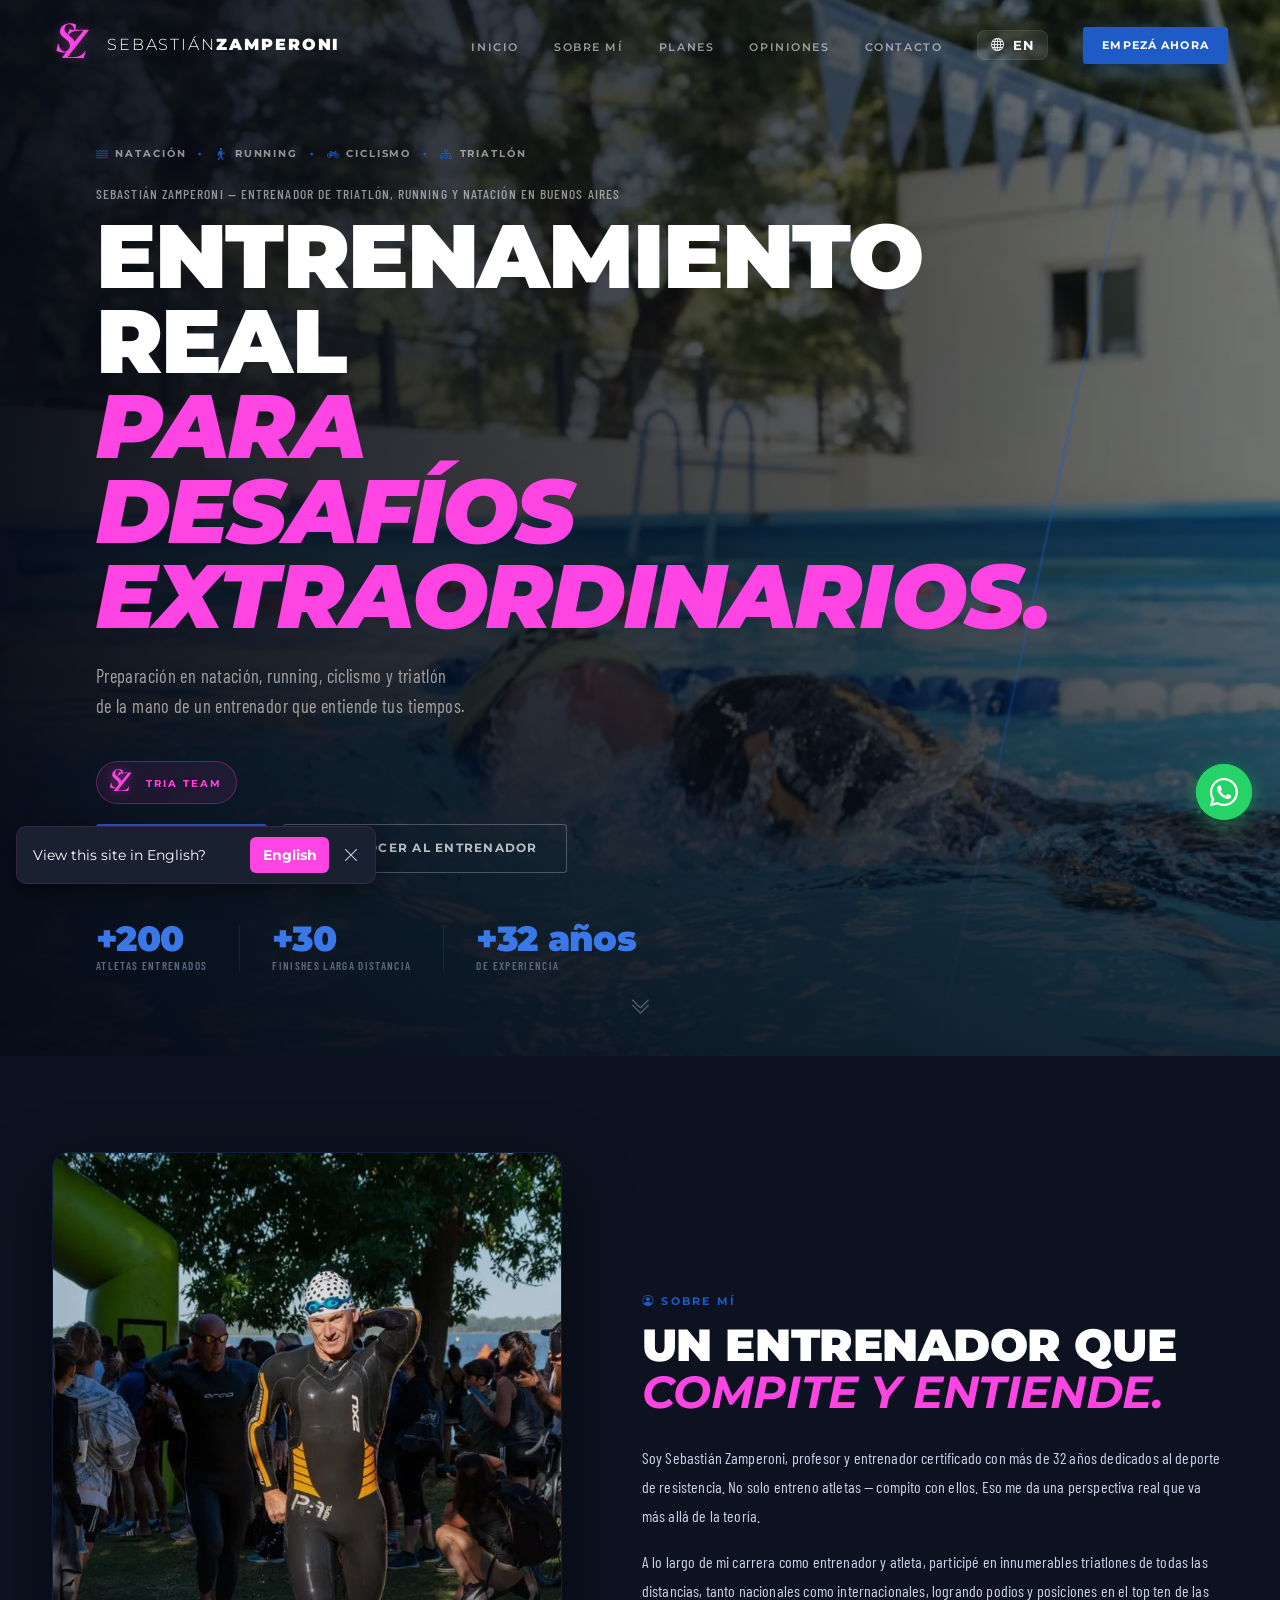
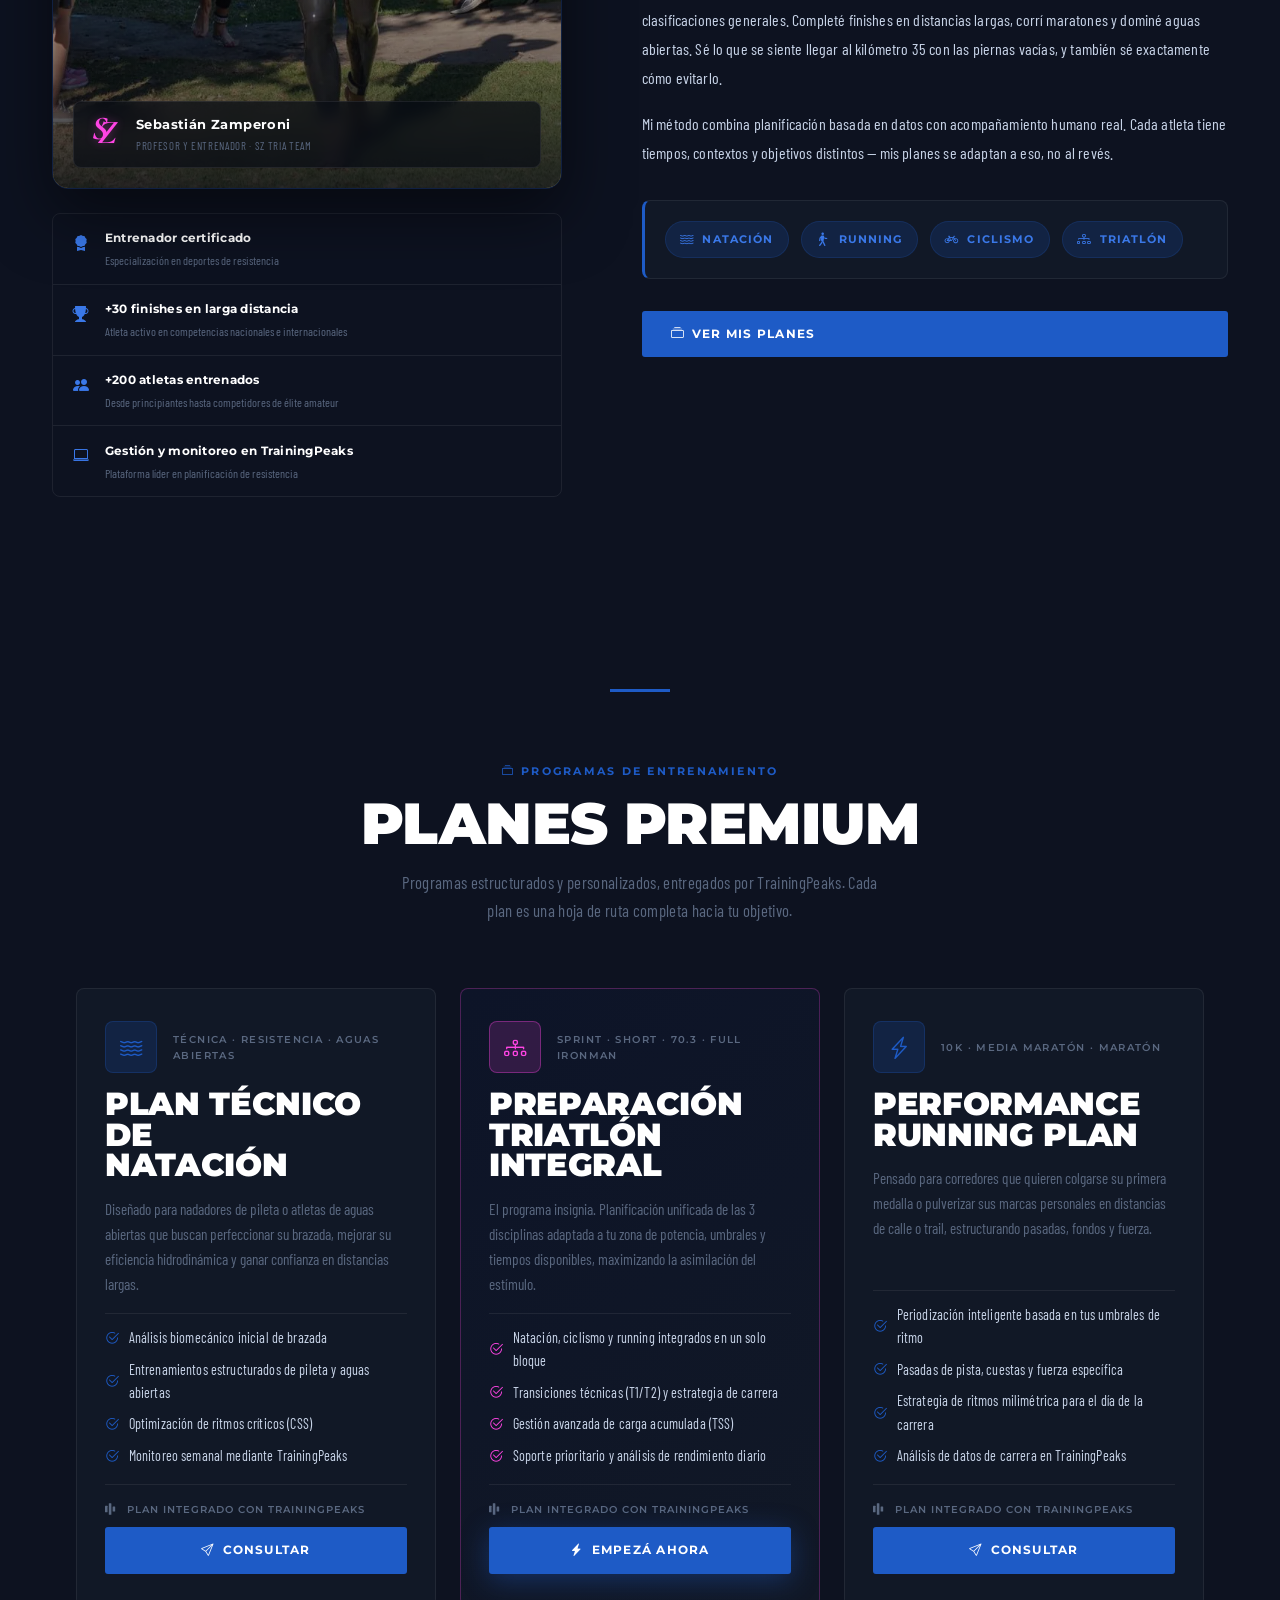
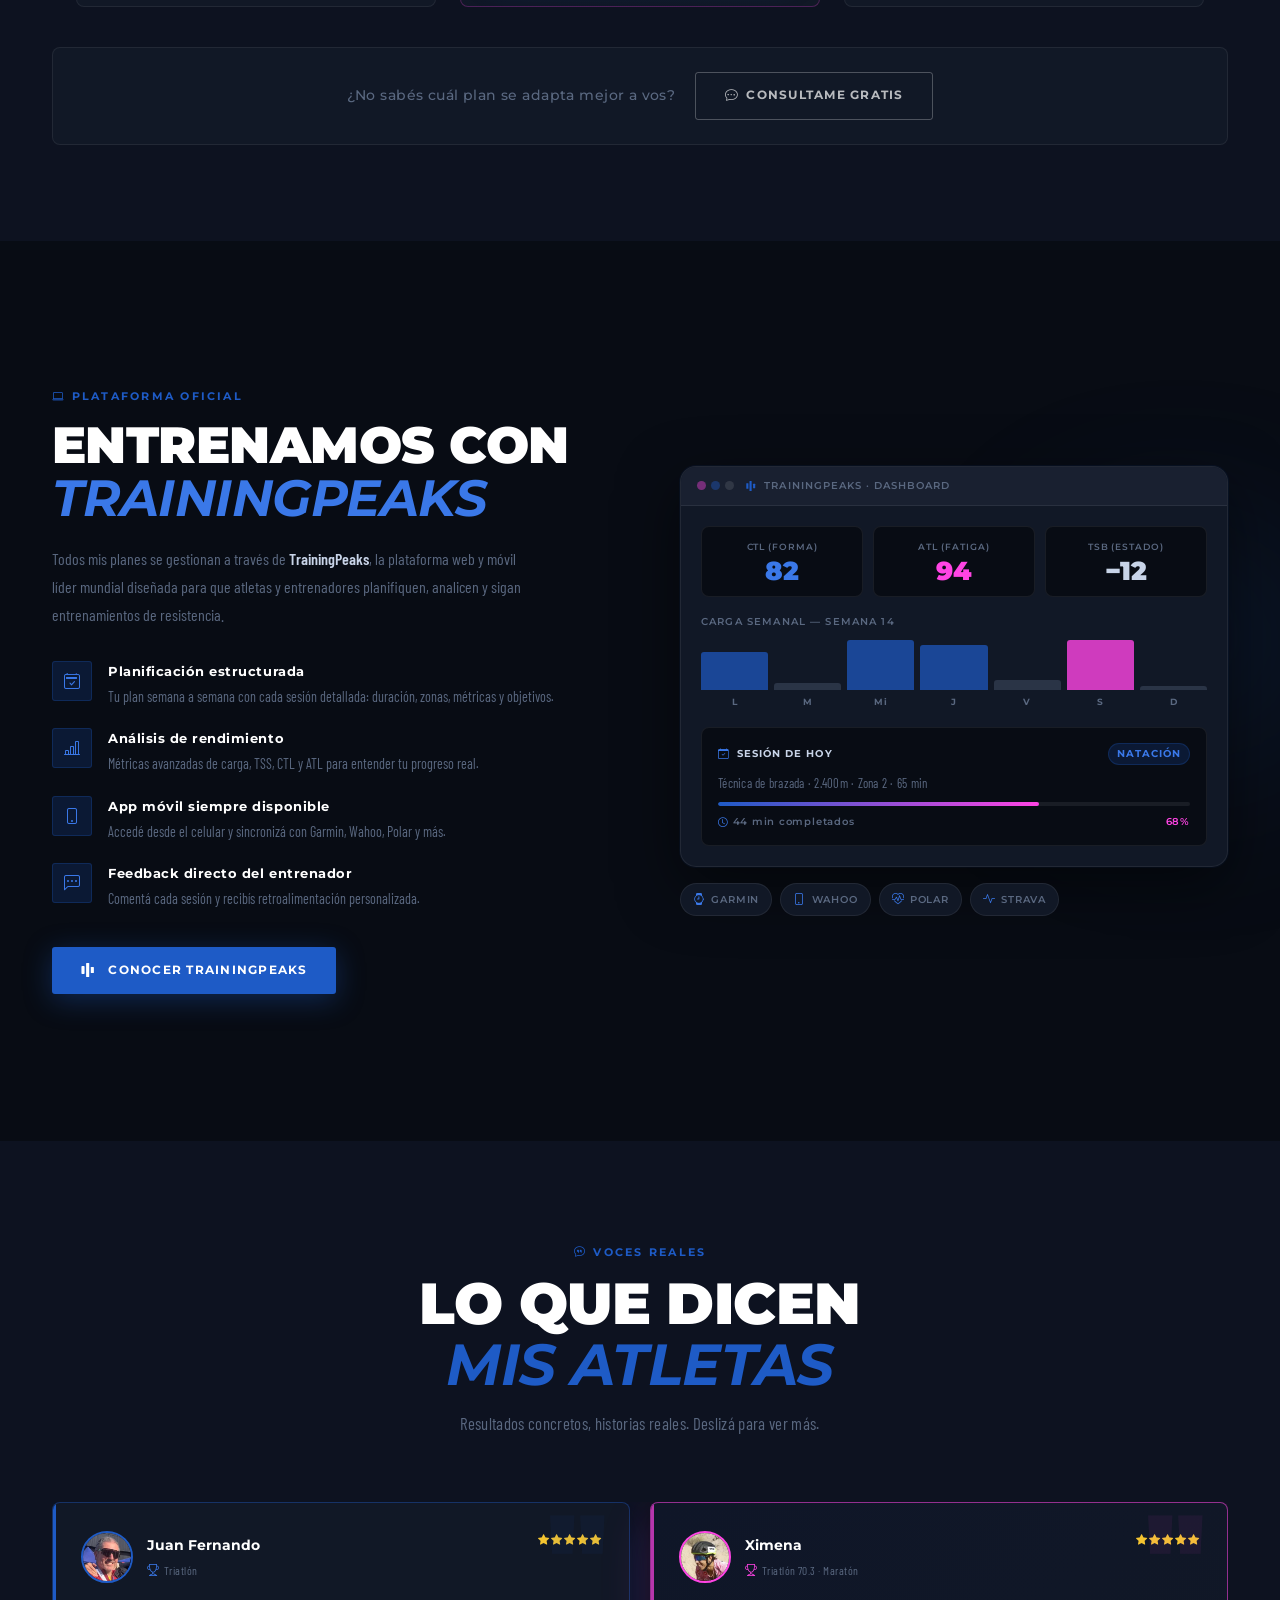
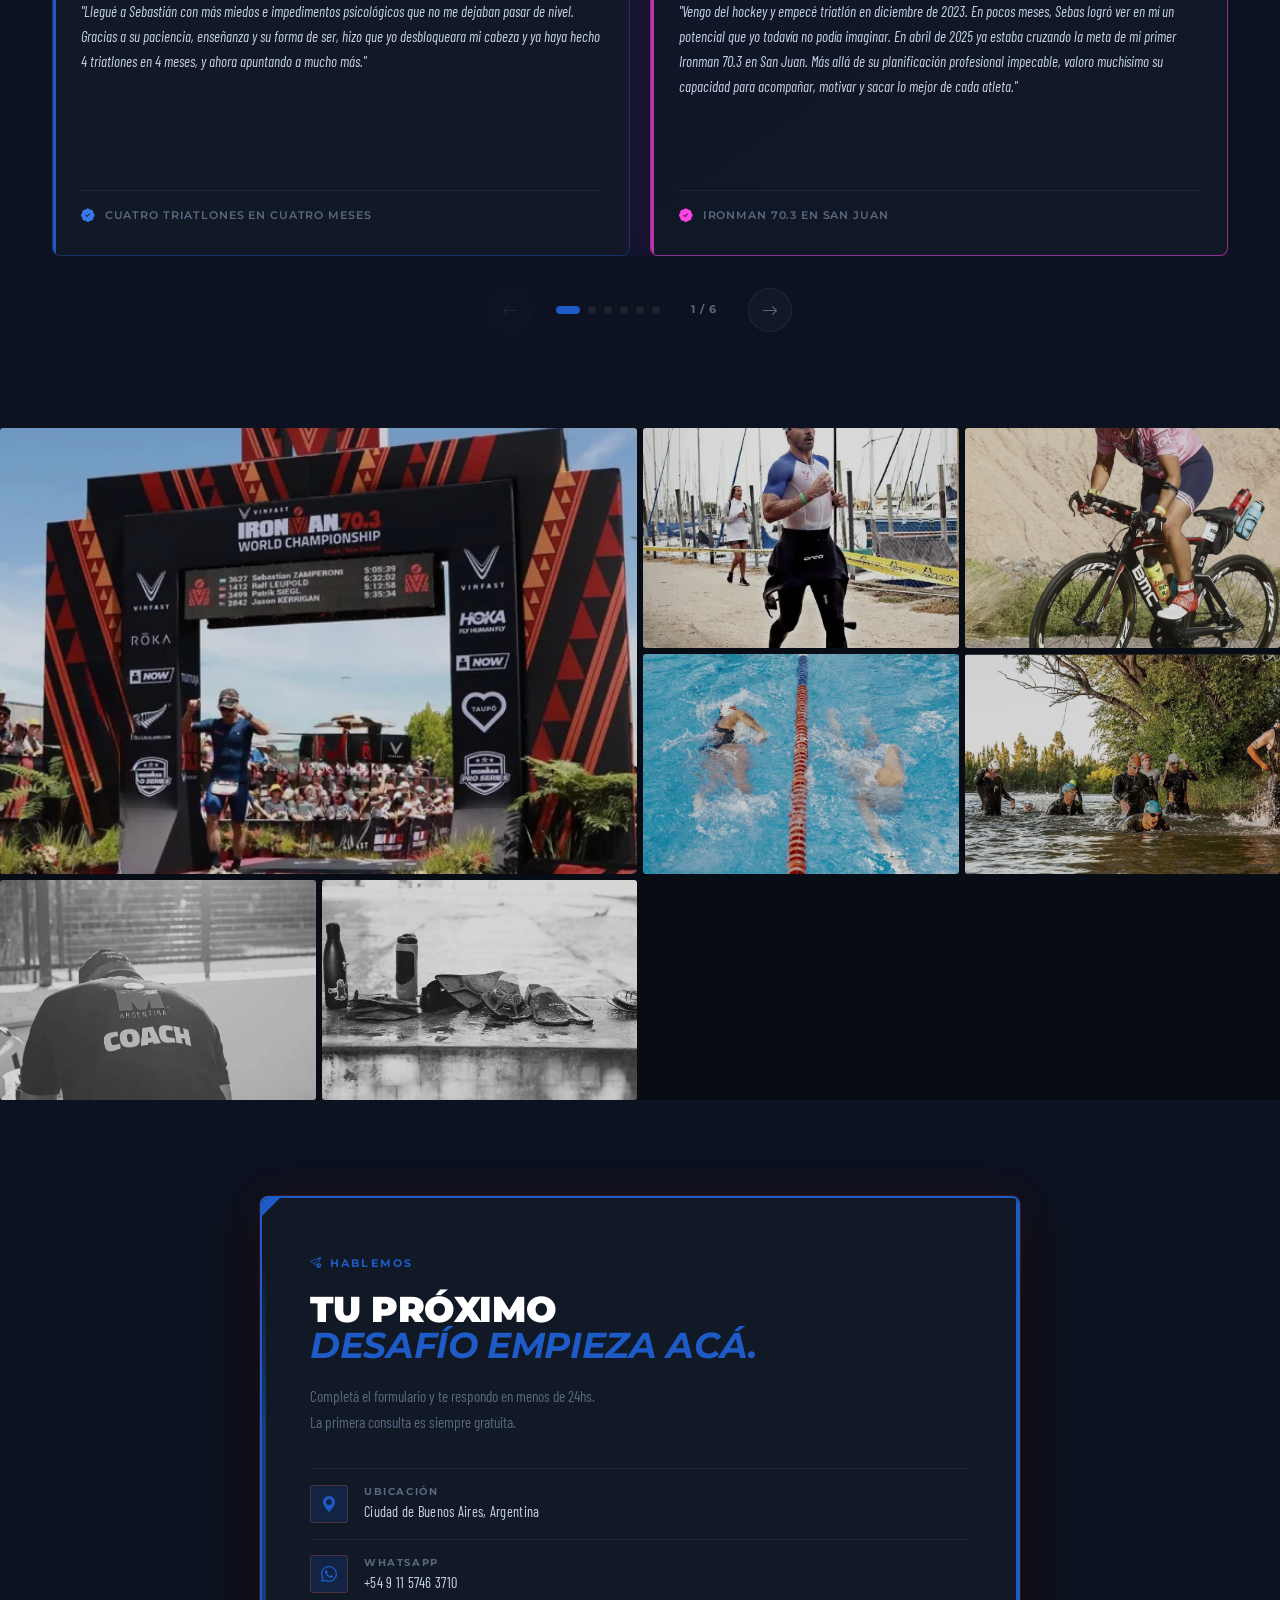
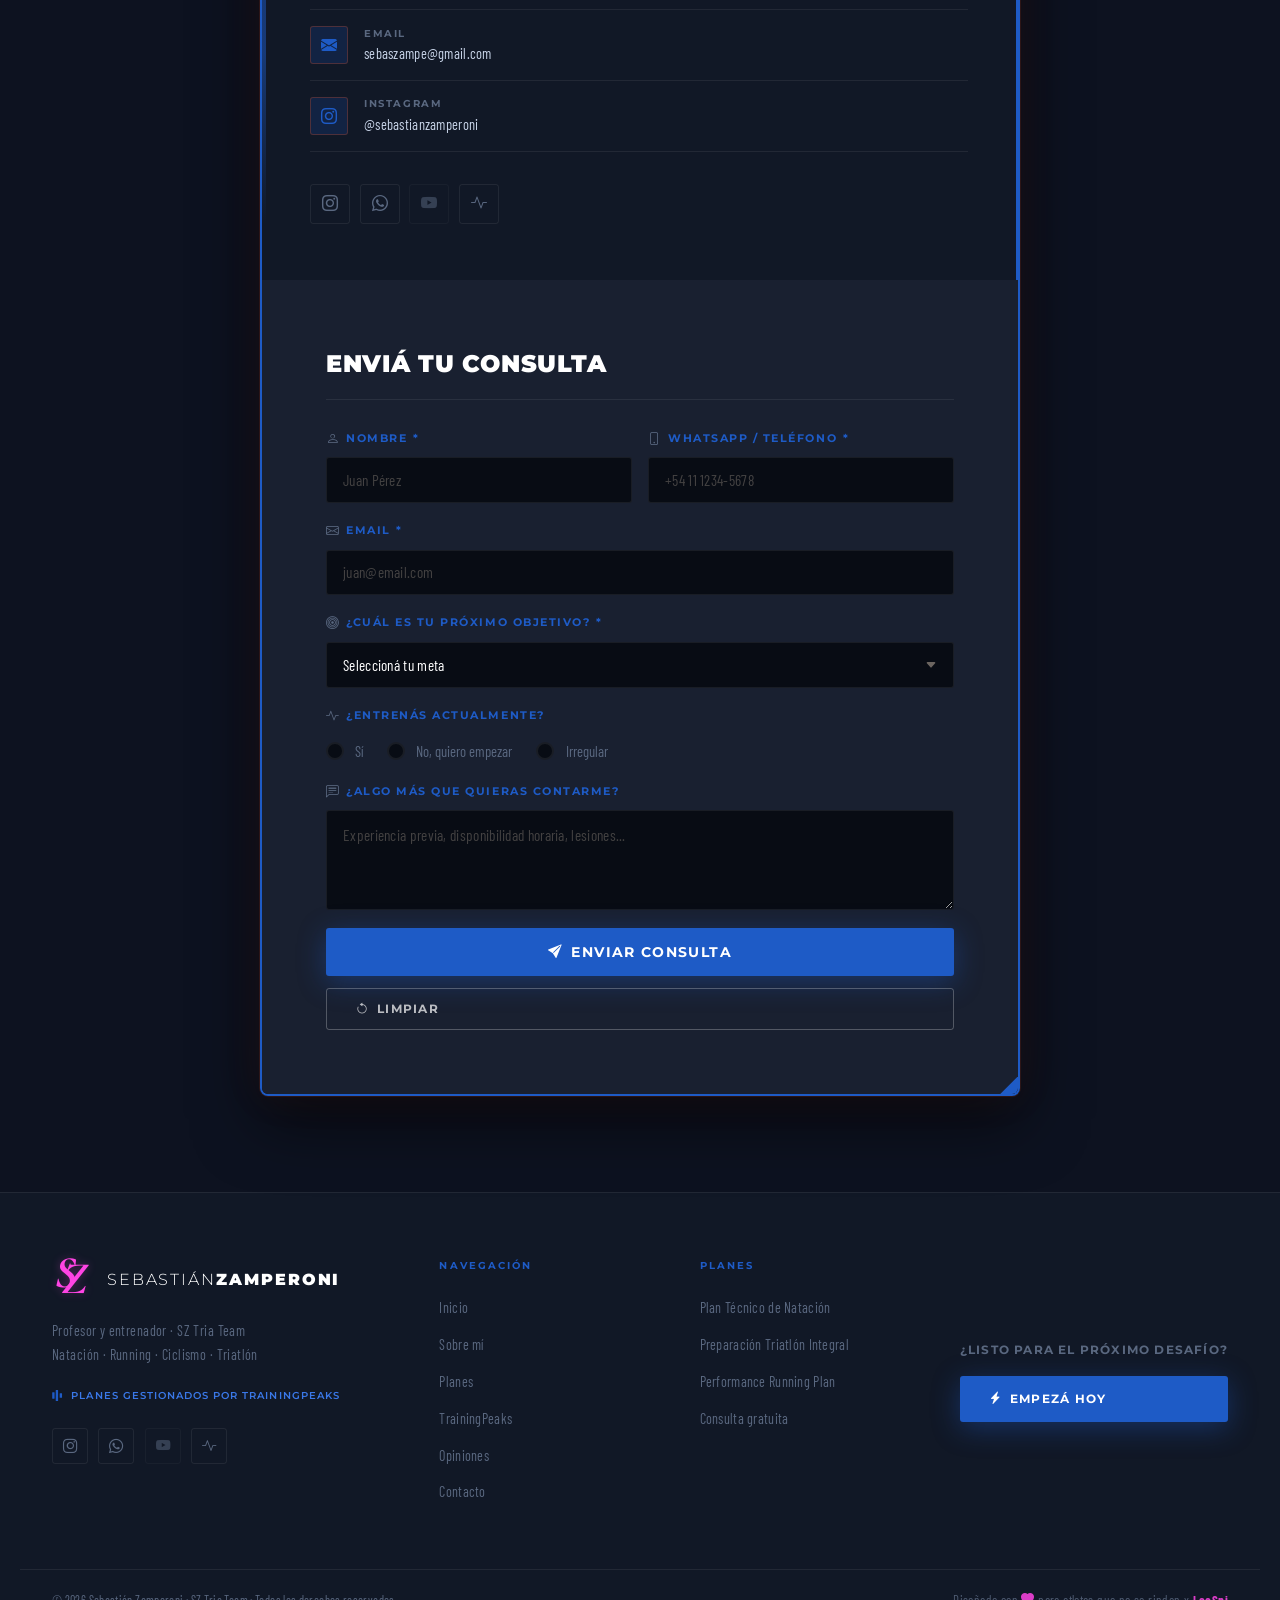
==== commit 156586e6: "Agrega llms.txt y ajusta schema (areaServed, founder, sameAs) Co-Authored-By: Claude Opus 5.5 <norep" ====
--- a/index.html
+++ b/index.html
@@ -104,10 +104,7 @@
               "addressRegion": "Buenos Aires",
               "addressCountry": "AR"
             },
-            "sameAs": [
-              "https://www.instagram.com/sebastianzamperoni",
-              "https://wa.me/5491157463710"
-            ],
+            "sameAs": ["https://www.instagram.com/sebastianzamperoni"],
             "knowsAbout": [
               "Triatlón",
               "Running",
@@ -129,6 +126,11 @@
             "email": "sebaszampe@gmail.com",
             "image": "https://www.sztriateam.com/img/og-image.jpg",
             "priceRange": "$$",
+            "areaServed": {
+              "@type": "City",
+              "name": "Ciudad de Buenos Aires"
+            },
+            "founder": { "@id": "https://www.sztriateam.com/#person" },
             "address": {
               "@type": "PostalAddress",
               "addressLocality": "Ciudad de Buenos Aires",
@@ -607,7 +609,7 @@
                 Soy Sebastián Zamperoni, profesor y entrenador certificado con
                 más de 32 años dedicados al deporte de resistencia. No solo
                 entreno atletas — compito con ellos. Eso me da una perspectiva
-                real que va más allá de la teoría..
+                real que va más allá de la teoría.
               </p>
               <p class="sobre__texto" data-i18n="about.paragraphTwo">
                 A lo largo de mi carrera como entrenador y atleta, participé en
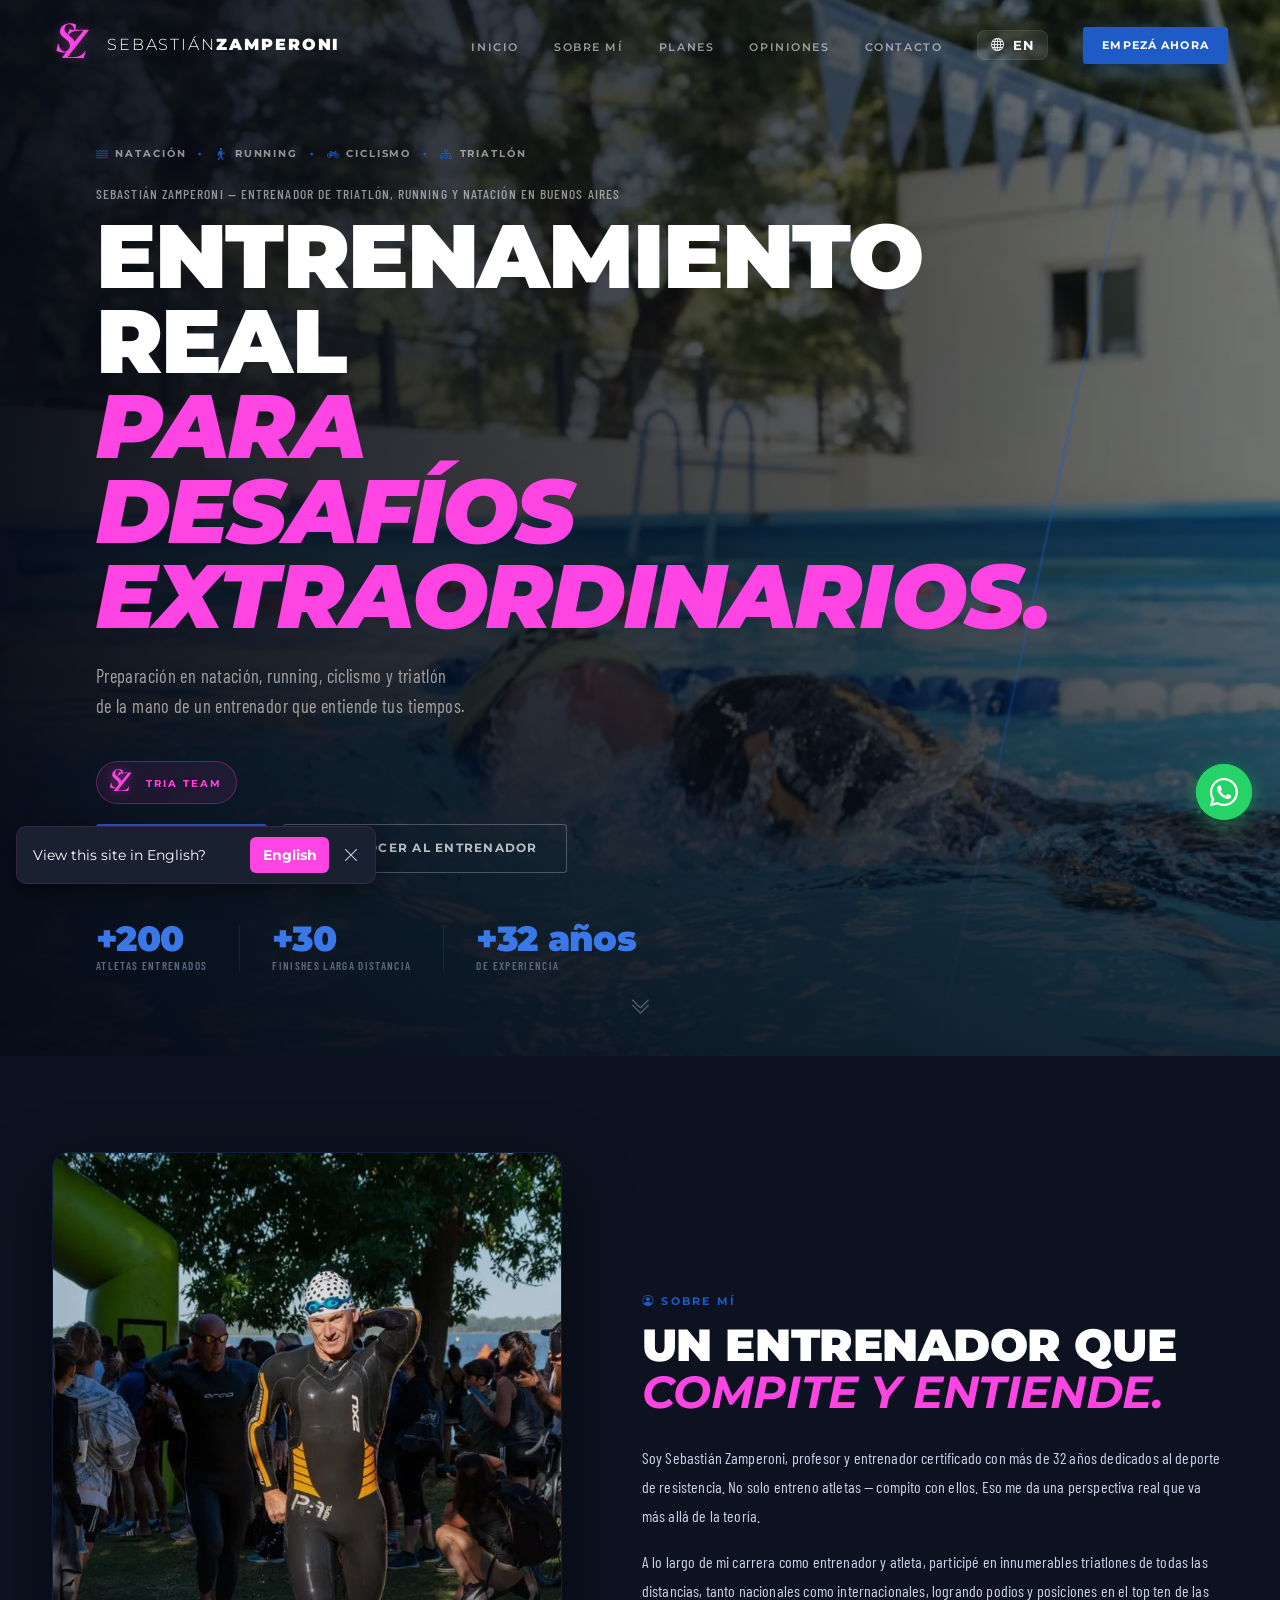
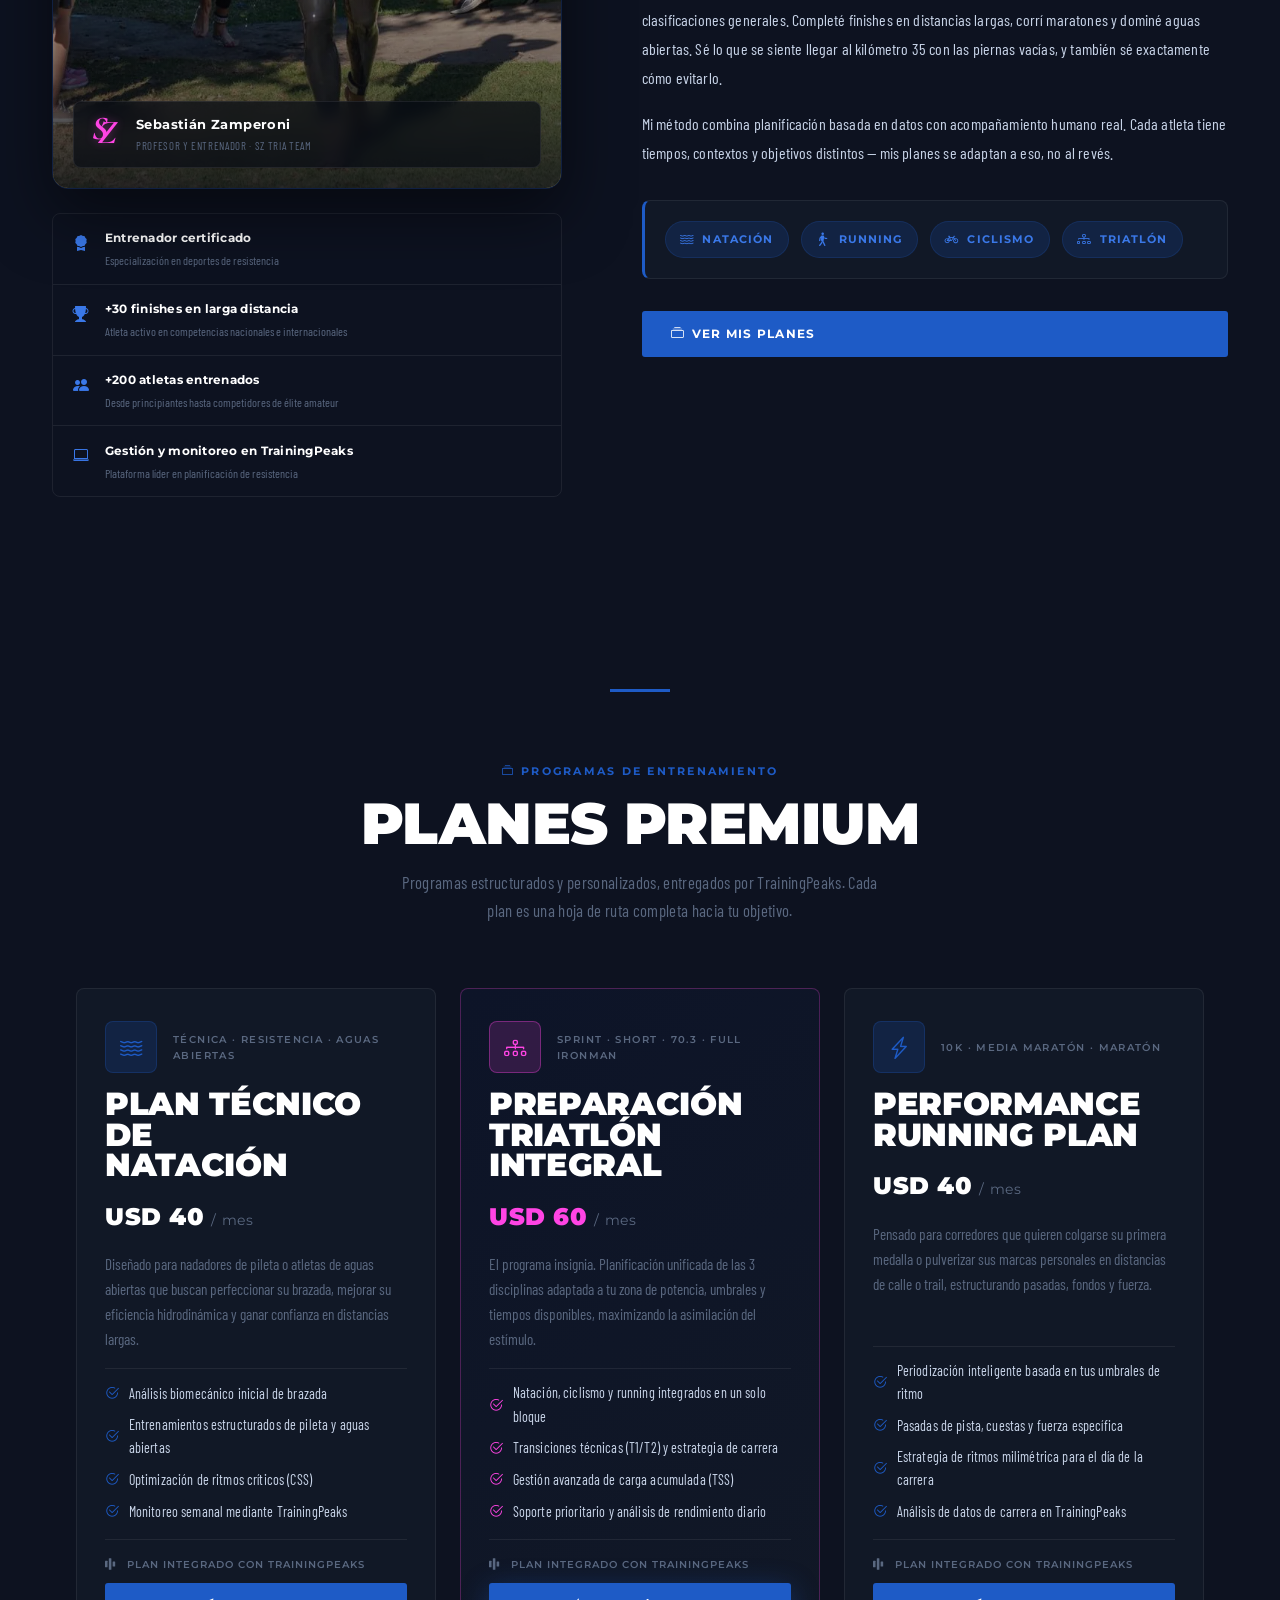
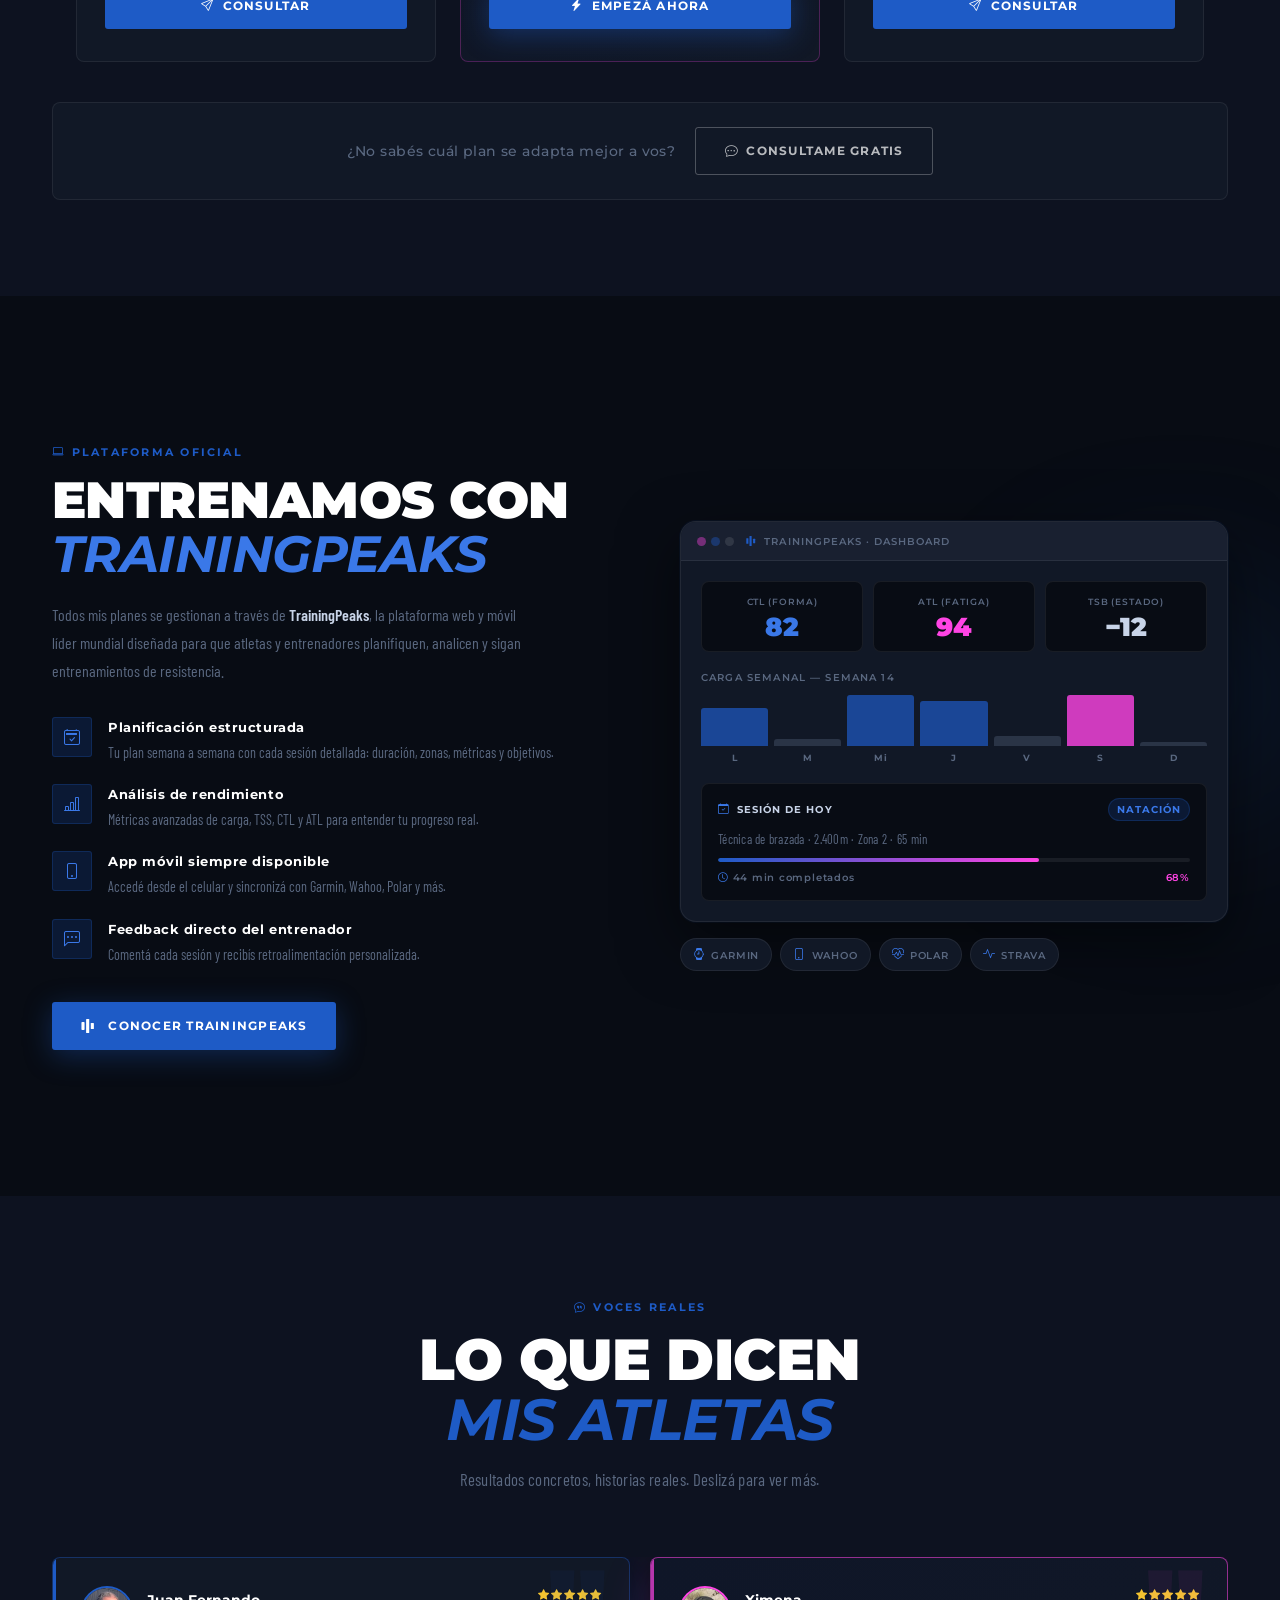
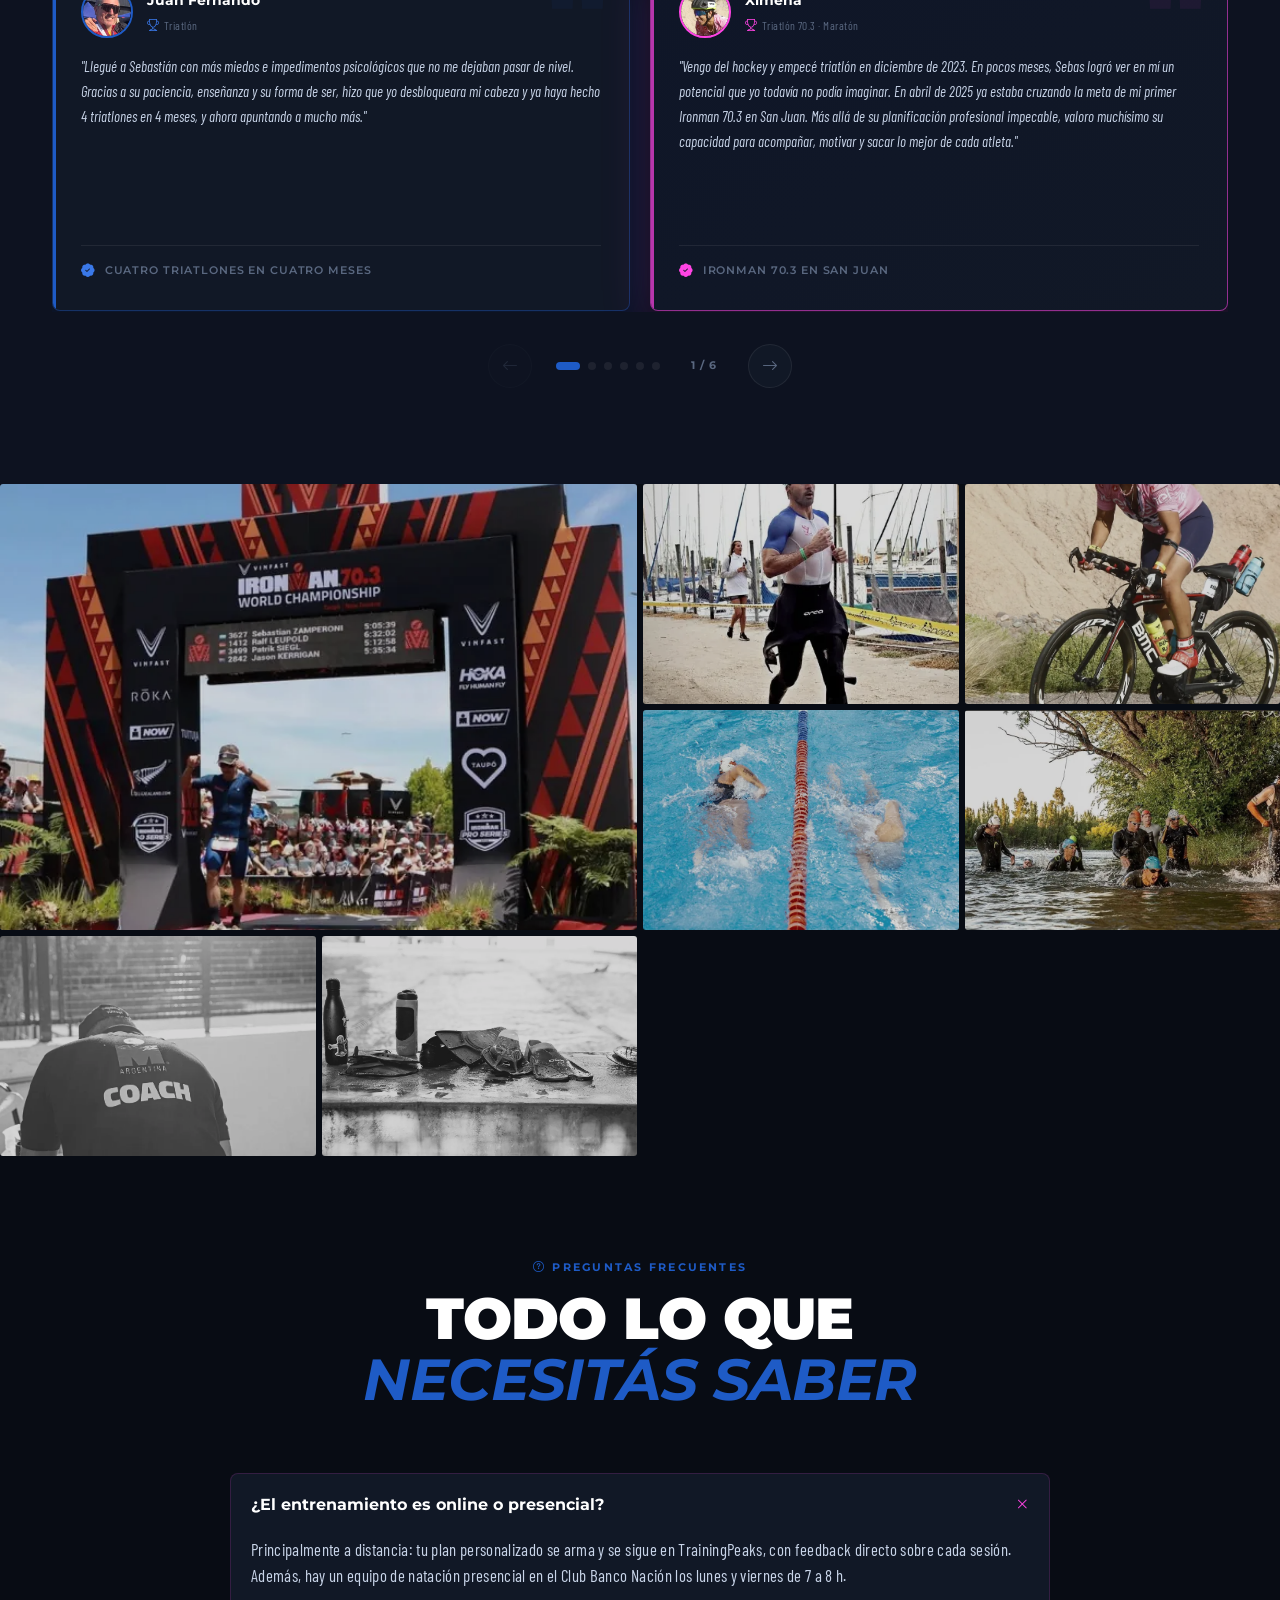
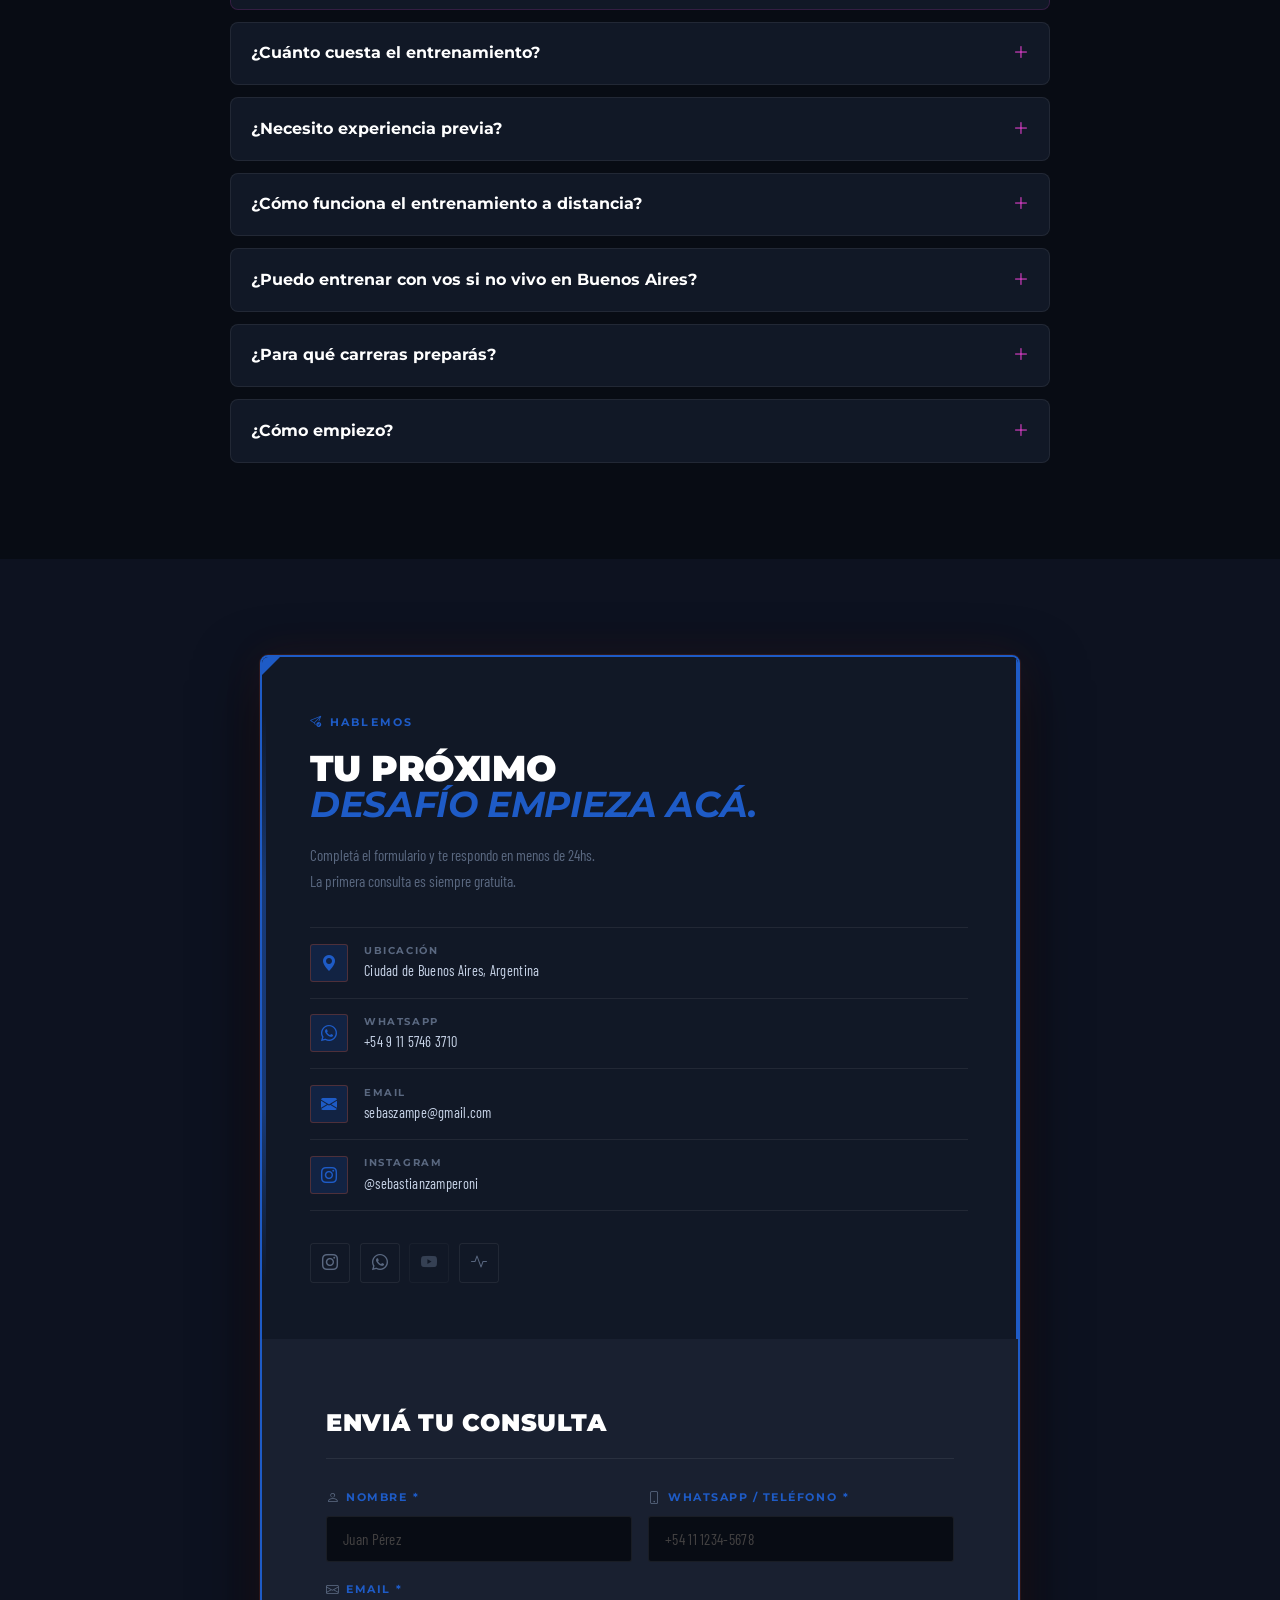
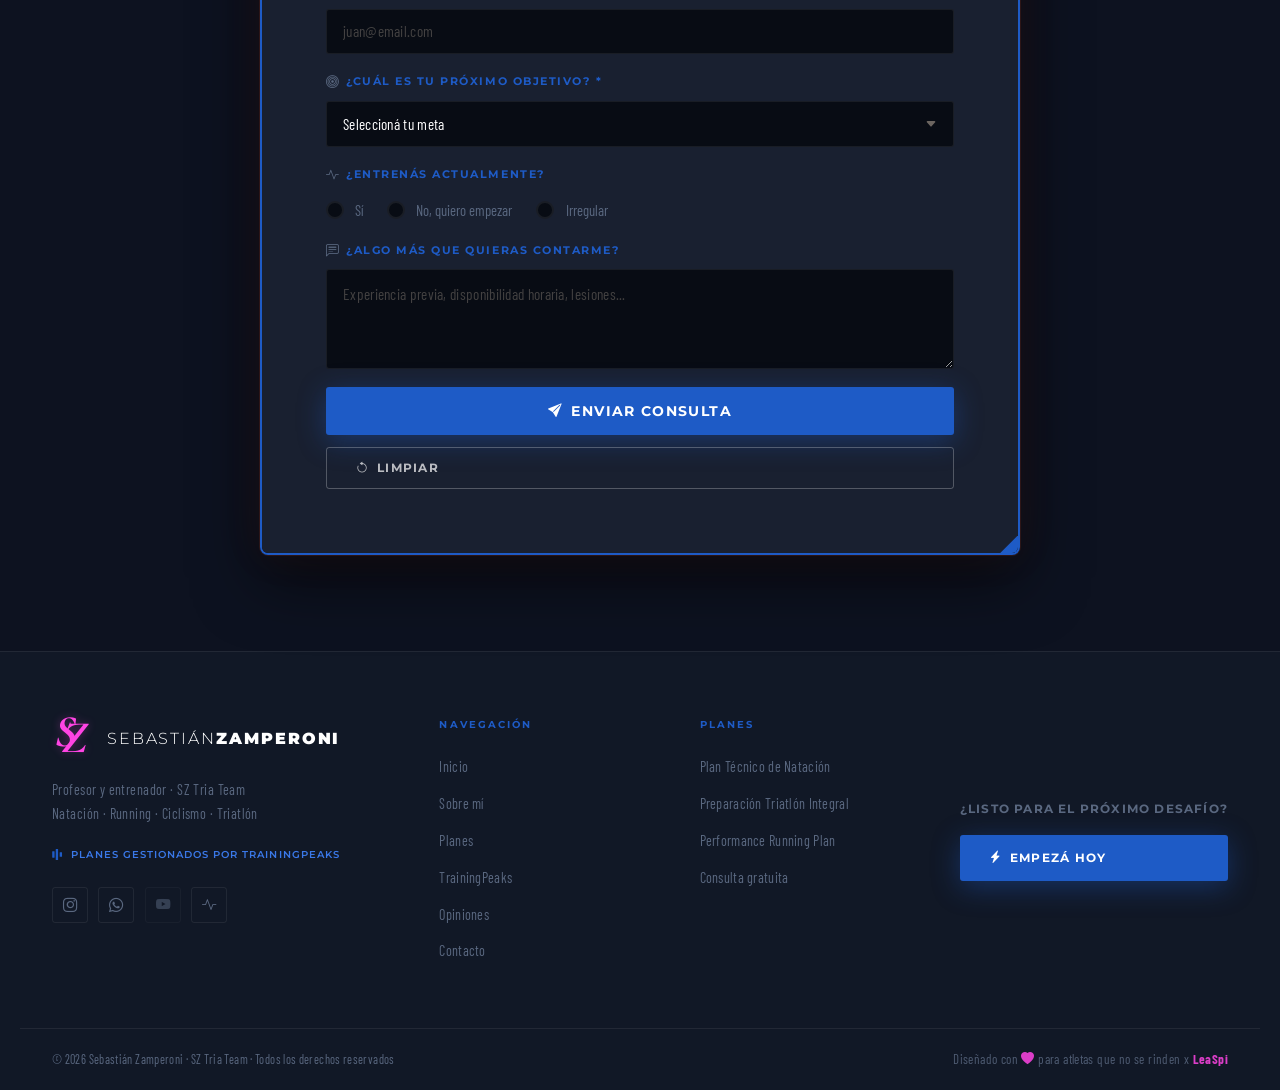
==== commit 3f7a496f: "Preguntas frecuentes (visible + schema FAQPage), precios en planes y modalidad - Sección FAQ con 7 p" ====
--- a/index.html
+++ b/index.html
@@ -104,7 +104,9 @@
               "addressRegion": "Buenos Aires",
               "addressCountry": "AR"
             },
-            "sameAs": ["https://www.instagram.com/sebastianzamperoni"],
+            "sameAs": [
+              "https://www.instagram.com/sebastianzamperoni"
+            ],
             "knowsAbout": [
               "Triatlón",
               "Running",
@@ -120,17 +122,25 @@
             "@id": "https://www.sztriateam.com/#business",
             "name": "SZ Tria Team — Sebastián Zamperoni",
             "logo": "https://www.sztriateam.com/img/sz-logo.png",
-            "description": "Entrenamiento de triatlón, running, natación y ciclismo en Buenos Aires. Planes premium personalizados por TrainingPeaks.",
+            "description": "Entrenamiento de triatlón, running, natación y ciclismo a distancia con planes personalizados por TrainingPeaks, y equipo de natación presencial en Buenos Aires.",
             "url": "https://www.sztriateam.com",
             "telephone": "+5491157463710",
             "email": "sebaszampe@gmail.com",
             "image": "https://www.sztriateam.com/img/og-image.jpg",
             "priceRange": "$$",
-            "areaServed": {
-              "@type": "City",
-              "name": "Ciudad de Buenos Aires"
+            "areaServed": [
+              {
+                "@type": "City",
+                "name": "Ciudad de Buenos Aires"
+              },
+              {
+                "@type": "Country",
+                "name": "Argentina"
+              }
+            ],
+            "founder": {
+              "@id": "https://www.sztriateam.com/#person"
             },
-            "founder": { "@id": "https://www.sztriateam.com/#person" },
             "address": {
               "@type": "PostalAddress",
               "addressLocality": "Ciudad de Buenos Aires",
@@ -142,20 +152,6 @@
               "latitude": -34.6037,
               "longitude": -58.3816
             },
-            "openingHoursSpecification": [
-              {
-                "@type": "OpeningHoursSpecification",
-                "dayOfWeek": [
-                  "Monday",
-                  "Tuesday",
-                  "Wednesday",
-                  "Thursday",
-                  "Friday"
-                ],
-                "opens": "08:00",
-                "closes": "20:00"
-              }
-            ],
             "hasOfferCatalog": {
               "@type": "OfferCatalog",
               "name": "Planes de entrenamiento",
@@ -166,6 +162,14 @@
                     "@type": "Service",
                     "name": "Plan Técnico de Natación",
                     "description": "Análisis biomecánico de brazada, entrenamientos estructurados y optimización de ritmos en TrainingPeaks."
+                  },
+                  "price": "40",
+                  "priceCurrency": "USD",
+                  "priceSpecification": {
+                    "@type": "UnitPriceSpecification",
+                    "price": "40",
+                    "priceCurrency": "USD",
+                    "unitText": "mes"
                   }
                 },
                 {
@@ -174,6 +178,14 @@
                     "@type": "Service",
                     "name": "Preparación Triatlón Integral",
                     "description": "Planificación unificada de las 3 disciplinas adaptada a zonas de potencia y umbrales."
+                  },
+                  "price": "60",
+                  "priceCurrency": "USD",
+                  "priceSpecification": {
+                    "@type": "UnitPriceSpecification",
+                    "price": "60",
+                    "priceCurrency": "USD",
+                    "unitText": "mes"
                   }
                 },
                 {
@@ -182,6 +194,14 @@
                     "@type": "Service",
                     "name": "Performance Running Plan",
                     "description": "Periodización inteligente basada en ritmos y umbrales para calle y trail."
+                  },
+                  "price": "40",
+                  "priceCurrency": "USD",
+                  "priceSpecification": {
+                    "@type": "UnitPriceSpecification",
+                    "price": "40",
+                    "priceCurrency": "USD",
+                    "unitText": "mes"
                   }
                 }
               ]
@@ -193,7 +213,73 @@
             "url": "https://www.sztriateam.com",
             "name": "SZ Tria Team",
             "description": "Entrenador de triatlón, running y natación en Buenos Aires",
-            "inLanguage": ["es-AR", "en-US"]
+            "inLanguage": [
+              "es-AR",
+              "en-US"
+            ]
+          },
+          {
+            "@type": "FAQPage",
+            "@id": "https://www.sztriateam.com/#faq",
+            "inLanguage": "es-AR",
+            "mainEntity": [
+              {
+                "@type": "Question",
+                "name": "¿El entrenamiento es online o presencial?",
+                "acceptedAnswer": {
+                  "@type": "Answer",
+                  "text": "Principalmente a distancia: tu plan personalizado se arma y se sigue en TrainingPeaks, con feedback directo sobre cada sesión. Además, hay un equipo de natación presencial en el Club Banco Nación los lunes y viernes de 7 a 8 h."
+                }
+              },
+              {
+                "@type": "Question",
+                "name": "¿Cuánto cuesta el entrenamiento?",
+                "acceptedAnswer": {
+                  "@type": "Answer",
+                  "text": "El plan mensual de triatlón (natación, ciclismo y running) cuesta USD 60. El plan mensual de un solo deporte (natación o running) cuesta USD 40. Los precios están en dólares para que no cambien con la inflación."
+                }
+              },
+              {
+                "@type": "Question",
+                "name": "¿Necesito experiencia previa?",
+                "acceptedAnswer": {
+                  "@type": "Answer",
+                  "text": "No. Los planes se adaptan a cualquier nivel: inicial, avanzado o profesional. Desde tu primera carrera hasta clasificar a un mundial."
+                }
+              },
+              {
+                "@type": "Question",
+                "name": "¿Cómo funciona el entrenamiento a distancia?",
+                "acceptedAnswer": {
+                  "@type": "Answer",
+                  "text": "Recibís tu plan semana a semana en TrainingPeaks, con cada sesión detallada: duración, zonas y objetivos. La app se sincroniza con relojes Garmin, Wahoo y Polar y con Strava, y podés comentar cada sesión para recibir feedback personalizado."
+                }
+              },
+              {
+                "@type": "Question",
+                "name": "¿Puedo entrenar con vos si no vivo en Buenos Aires?",
+                "acceptedAnswer": {
+                  "@type": "Answer",
+                  "text": "Sí. Como el entrenamiento es a distancia, podés entrenar desde cualquier lugar. Solo el equipo de natación presencial es en Buenos Aires."
+                }
+              },
+              {
+                "@type": "Question",
+                "name": "¿Para qué carreras preparás?",
+                "acceptedAnswer": {
+                  "@type": "Answer",
+                  "text": "Triatlón (Sprint, Short, 70.3 e Ironman), running (10K, media maratón, maratón y trail) y natación en pileta y aguas abiertas."
+                }
+              },
+              {
+                "@type": "Question",
+                "name": "¿Cómo empiezo?",
+                "acceptedAnswer": {
+                  "@type": "Answer",
+                  "text": "Escribime por WhatsApp o completá el formulario contándome tu objetivo, tu experiencia y tu disponibilidad, y armamos tu plan."
+                }
+              }
+            ]
           }
         ]
       }
@@ -223,6 +309,7 @@
     <link rel="stylesheet" href="css/trainingpeaks.css" />
     <link rel="stylesheet" href="css/testimonios.css" />
     <link rel="stylesheet" href="css/galeria.css" />
+    <link rel="stylesheet" href="css/faq.css" />
     <link rel="stylesheet" href="css/contacto.css" />
   </head>
   <body>
@@ -685,6 +772,7 @@
                 <span class="svc-card__tag" data-i18n="plan.natacion.tag">Técnica · Resistencia · Aguas Abiertas</span>
               </div>
               <h3 class="svc-card__title" data-i18n="plan.natacion.titulo">Plan Técnico de<br />Natación</h3>
+              <p class="svc-card__price"><strong>USD 40</strong> <span data-i18n="plan.global.perMonth">/ mes</span></p>
               <p class="svc-card__desc" data-i18n="plan.natacion.desc">Diseñado para nadadores de pileta o atletas de aguas abiertas que buscan perfeccionar su brazada, mejorar su eficiencia hidrodinámica y ganar confianza en distancias largas.</p>
               <ul class="svc-card__features">
               <li><i class="bi bi-check2-circle"></i> <span data-i18n="plan.natacion.f1">Análisis biomecánico inicial de brazada</span></li>
@@ -706,6 +794,7 @@
                 <span class="svc-card__tag" data-i18n="plan.triatlon.tag">Sprint · Short · 70.3 · Full Ironman</span>
               </div>
               <h3 class="svc-card__title" data-i18n="plan.triatlon.titulo">Preparación<br />Triatlón Integral</h3>
+              <p class="svc-card__price"><strong>USD 60</strong> <span data-i18n="plan.global.perMonth">/ mes</span></p>
               <p class="svc-card__desc" data-i18n="plan.triatlon.desc">El programa insignia. Planificación unificada de las 3 disciplinas adaptada a tu zona de potencia, umbrales y tiempos disponibles, maximizando la asimilación del estímulo.</p>
               <ul class="svc-card__features">
               <li><i class="bi bi-check2-circle"></i> <span data-i18n="plan.triatlon.f1">Natación, ciclismo y running integrados en un solo bloque</span></li>
@@ -727,6 +816,7 @@
                 <span class="svc-card__tag" data-i18n="plan.running.tag">10K · Media Maratón · Maratón</span>
               </div>
               <h3 class="svc-card__title" data-i18n="plan.running.titulo">Performance<br />Running Plan</h3>
+              <p class="svc-card__price"><strong>USD 40</strong> <span data-i18n="plan.global.perMonth">/ mes</span></p>
               <p class="svc-card__desc" data-i18n="plan.running.desc">Pensado para corredores que quieren colgarse su primera medalla o pulverizar sus marcas personales en distancias de calle o trail, estructurando pasadas, fondos y fuerza.</p>
               <ul class="svc-card__features">
               <li><i class="bi bi-check2-circle"></i> <span data-i18n="plan.running.f1">Periodización inteligente basada en tus umbrales de ritmo</span></li>
@@ -1270,6 +1360,55 @@
           <figcaption><i class="bi bi-camera-fill"></i> <span data-i18n="galeria.caption.equipamiento">Equipamiento · Técnica</span></figcaption>
         </figure>
       </div>
+
+      <!-- =========================================
+         SECCIÓN — PREGUNTAS FRECUENTES
+         Si cambiás una respuesta, cambiala también en el schema FAQPage del <head> y en js/data.js (inglés)
+    ========================================= -->
+      <section class="faq" id="preguntas">
+        <div class="container">
+          <div class="section-head section-head--light">
+            <p class="eyebrow">
+              <i class="bi bi-question-circle"></i>
+              <span data-i18n="faq.eyebrow">Preguntas frecuentes</span>
+            </p>
+            <h2 class="section-title">
+              <span data-i18n="faq.titleLineOne">Todo lo que</span
+              ><br /><em data-i18n="faq.titleEmphasis">necesitás saber</em>
+            </h2>
+          </div>
+          <div class="faq__list">
+            <details class="faq__item" open>
+              <summary class="faq__q"><span data-i18n="faq.q1">¿El entrenamiento es online o presencial?</span><i class="bi bi-plus-lg" aria-hidden="true"></i></summary>
+              <p class="faq__a" data-i18n="faq.a1">Principalmente a distancia: tu plan personalizado se arma y se sigue en TrainingPeaks, con feedback directo sobre cada sesión. Además, hay un equipo de natación presencial en el Club Banco Nación los lunes y viernes de 7 a 8 h.</p>
+            </details>
+            <details class="faq__item">
+              <summary class="faq__q"><span data-i18n="faq.q2">¿Cuánto cuesta el entrenamiento?</span><i class="bi bi-plus-lg" aria-hidden="true"></i></summary>
+              <p class="faq__a" data-i18n="faq.a2">El plan mensual de triatlón (natación, ciclismo y running) cuesta USD 60. El plan mensual de un solo deporte (natación o running) cuesta USD 40. Los precios están en dólares para que no cambien con la inflación.</p>
+            </details>
+            <details class="faq__item">
+              <summary class="faq__q"><span data-i18n="faq.q3">¿Necesito experiencia previa?</span><i class="bi bi-plus-lg" aria-hidden="true"></i></summary>
+              <p class="faq__a" data-i18n="faq.a3">No. Los planes se adaptan a cualquier nivel: inicial, avanzado o profesional. Desde tu primera carrera hasta clasificar a un mundial.</p>
+            </details>
+            <details class="faq__item">
+              <summary class="faq__q"><span data-i18n="faq.q4">¿Cómo funciona el entrenamiento a distancia?</span><i class="bi bi-plus-lg" aria-hidden="true"></i></summary>
+              <p class="faq__a" data-i18n="faq.a4">Recibís tu plan semana a semana en TrainingPeaks, con cada sesión detallada: duración, zonas y objetivos. La app se sincroniza con relojes Garmin, Wahoo y Polar y con Strava, y podés comentar cada sesión para recibir feedback personalizado.</p>
+            </details>
+            <details class="faq__item">
+              <summary class="faq__q"><span data-i18n="faq.q5">¿Puedo entrenar con vos si no vivo en Buenos Aires?</span><i class="bi bi-plus-lg" aria-hidden="true"></i></summary>
+              <p class="faq__a" data-i18n="faq.a5">Sí. Como el entrenamiento es a distancia, podés entrenar desde cualquier lugar. Solo el equipo de natación presencial es en Buenos Aires.</p>
+            </details>
+            <details class="faq__item">
+              <summary class="faq__q"><span data-i18n="faq.q6">¿Para qué carreras preparás?</span><i class="bi bi-plus-lg" aria-hidden="true"></i></summary>
+              <p class="faq__a" data-i18n="faq.a6">Triatlón (Sprint, Short, 70.3 e Ironman), running (10K, media maratón, maratón y trail) y natación en pileta y aguas abiertas.</p>
+            </details>
+            <details class="faq__item">
+              <summary class="faq__q"><span data-i18n="faq.q7">¿Cómo empiezo?</span><i class="bi bi-plus-lg" aria-hidden="true"></i></summary>
+              <p class="faq__a" data-i18n="faq.a7">Escribime por WhatsApp o completá el formulario contándome tu objetivo, tu experiencia y tu disponibilidad, y armamos tu plan.</p>
+            </details>
+          </div>
+        </div>
+      </section>
 
       <!-- =========================================
          SECCIÓN 7 — CONTACTO (simplificado)
--- a/css/servicios.css
+++ b/css/servicios.css
@@ -267,4 +267,18 @@
     text-align: center;
     gap: 1rem;
   }
-}+}
+/* Precio mensual en la tarjeta */
+.svc-card__price {
+  font-family: var(--font-display);
+  color: var(--color-muted);
+  font-size: 0.9rem;
+  letter-spacing: 0.04em;
+}
+.svc-card__price strong {
+  color: var(--color-white);
+  font-size: 1.5rem;
+  font-weight: 900;
+  margin-right: 0.15rem;
+}
+.svc-card--premium .svc-card__price strong { color: var(--color-pink); }
--- a/css/faq.css
+++ b/css/faq.css
@@ -0,0 +1,60 @@
+/* ===================================================
+   faq.css — Preguntas frecuentes (acordeón con <details>)
+=================================================== */
+.faq {
+  padding: var(--sp-xl) 0;
+  background: var(--color-bg);
+}
+
+.faq__list {
+  max-width: 820px;
+  margin-inline: auto;
+  display: flex;
+  flex-direction: column;
+  gap: 0.75rem;
+}
+
+.faq__item {
+  background: var(--color-surface);
+  border: 1px solid var(--color-border);
+  border-radius: var(--r-md);
+  transition: border-color var(--t);
+}
+.faq__item[open] { border-color: var(--color-pink-dim); }
+
+.faq__q {
+  list-style: none;            /* saca el triángulo por defecto */
+  cursor: pointer;
+  display: flex;
+  align-items: center;
+  justify-content: space-between;
+  gap: 1rem;
+  padding: 1.1rem 1.25rem;
+  font-family: var(--font-display);
+  font-size: 1rem;
+  font-weight: 700;
+  color: var(--color-white);
+}
+.faq__q::-webkit-details-marker { display: none; }
+.faq__q:hover { color: var(--color-pink-lt); }
+.faq__q:focus-visible { outline: 2px solid var(--color-pink); outline-offset: 2px; border-radius: var(--r-md); }
+
+.faq__q .bi {
+  flex-shrink: 0;
+  color: var(--color-pink);
+  transition: transform var(--t);
+}
+.faq__item[open] .faq__q .bi { transform: rotate(45deg); }
+
+.faq__a {
+  padding: 0 1.25rem 1.2rem;
+  color: var(--color-text);
+  font-size: 1.05rem;
+  line-height: 1.6;
+  letter-spacing: 0.02em;
+}
+
+@media (max-width: 480px) {
+  .faq__q { font-size: 0.92rem; padding: 1rem; }
+  .faq__a { padding: 0 1rem 1rem; }
+}
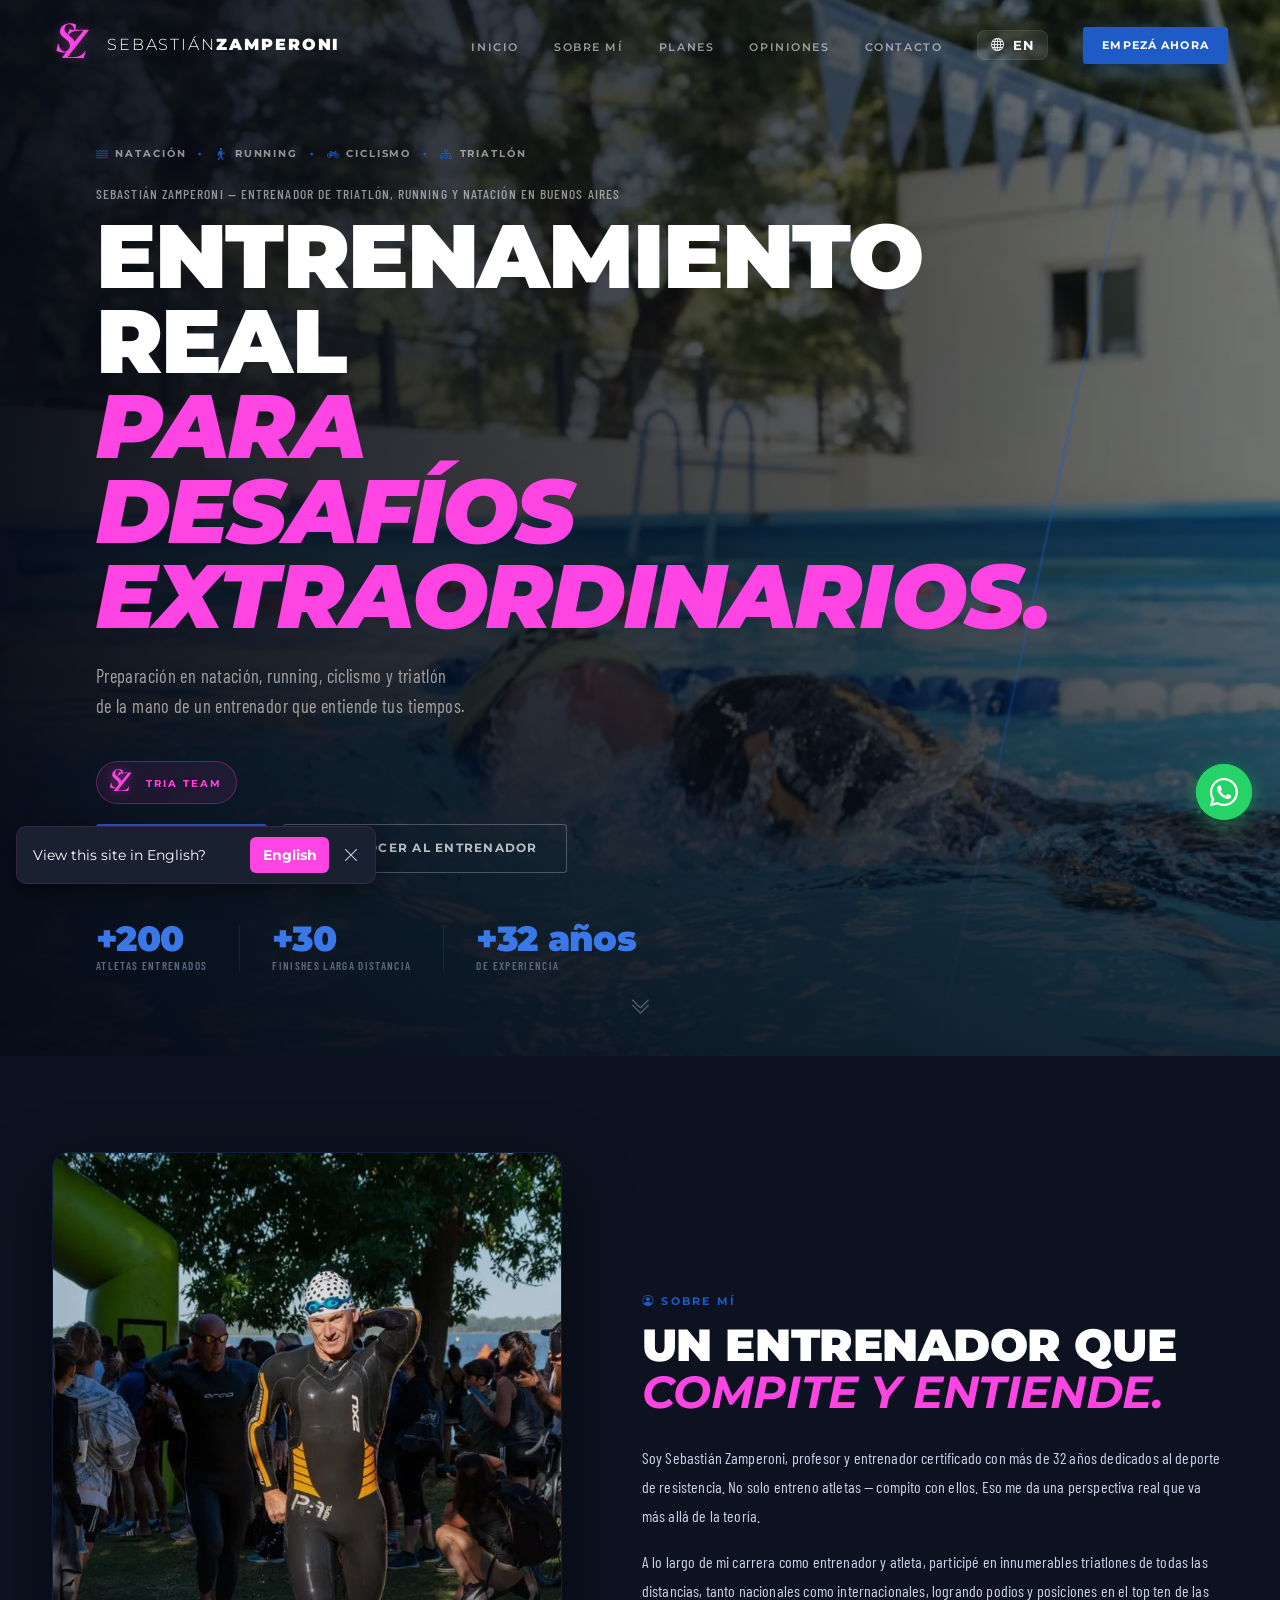
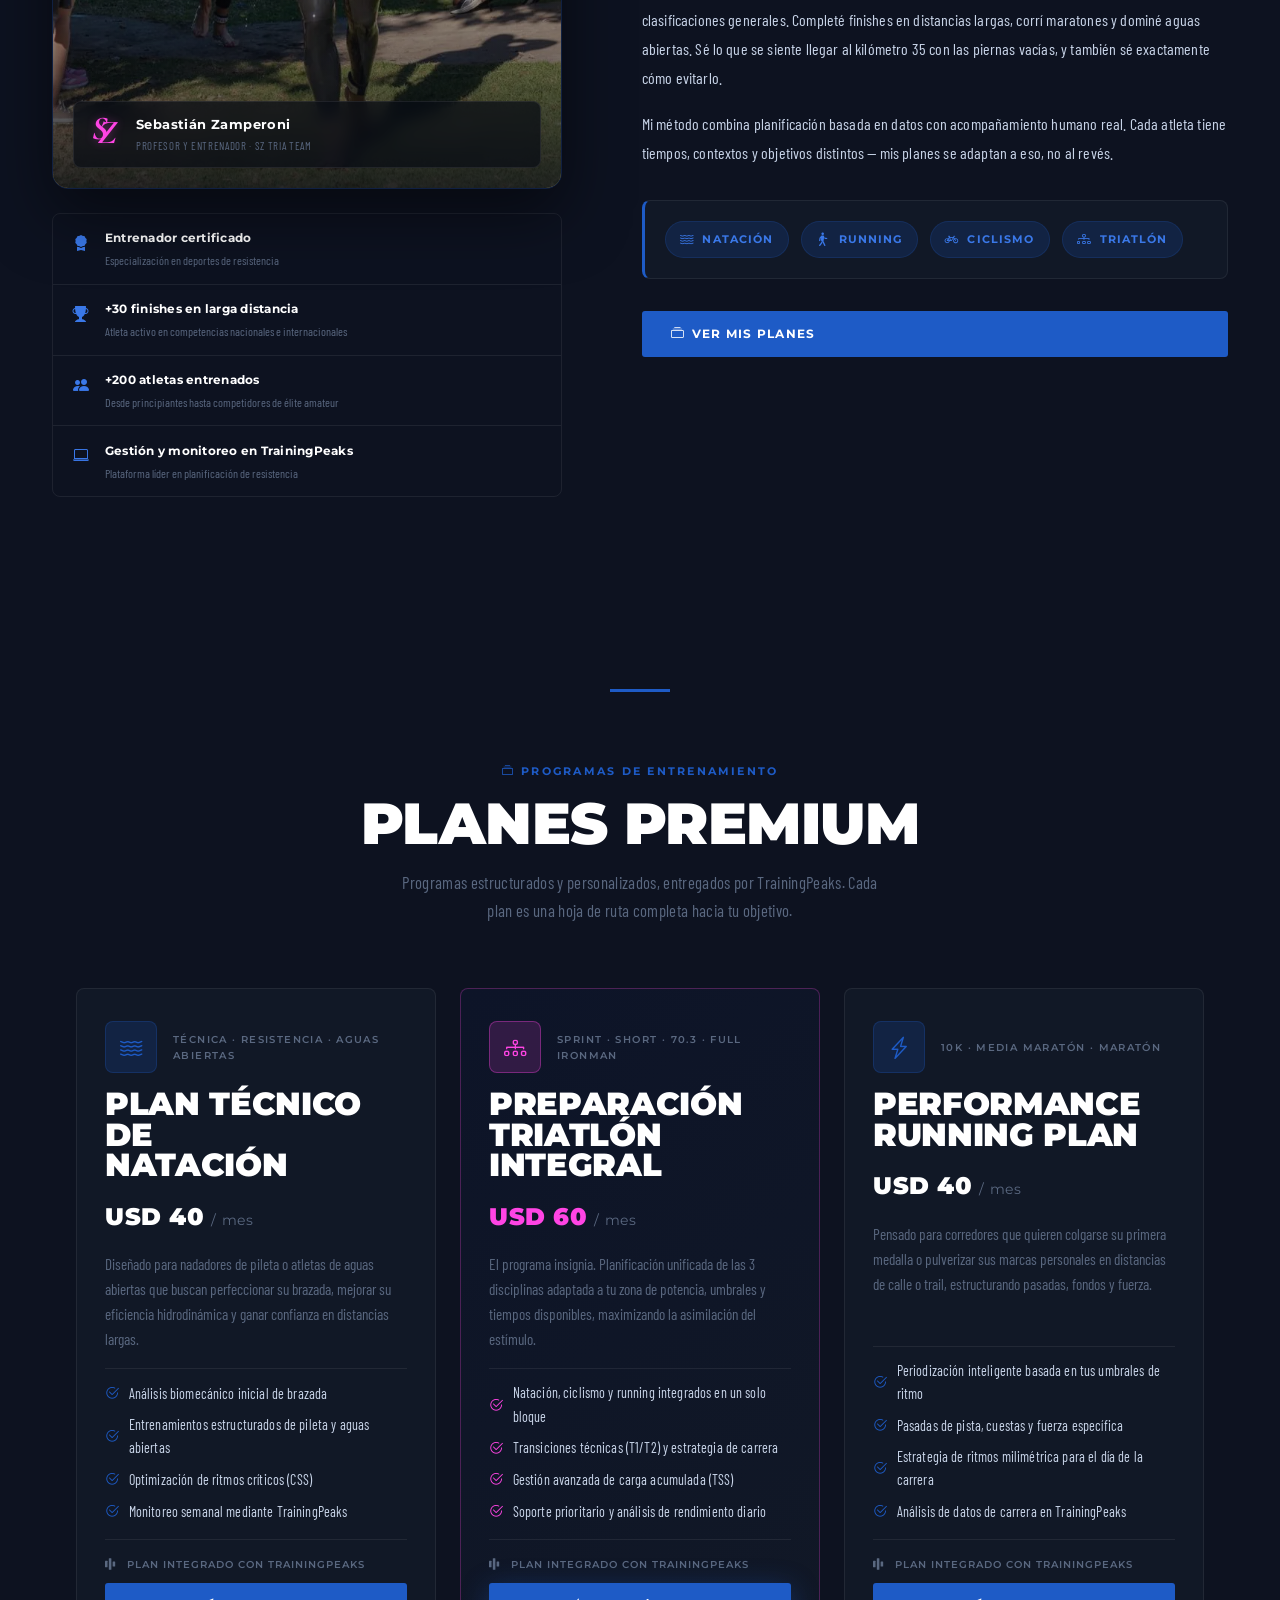
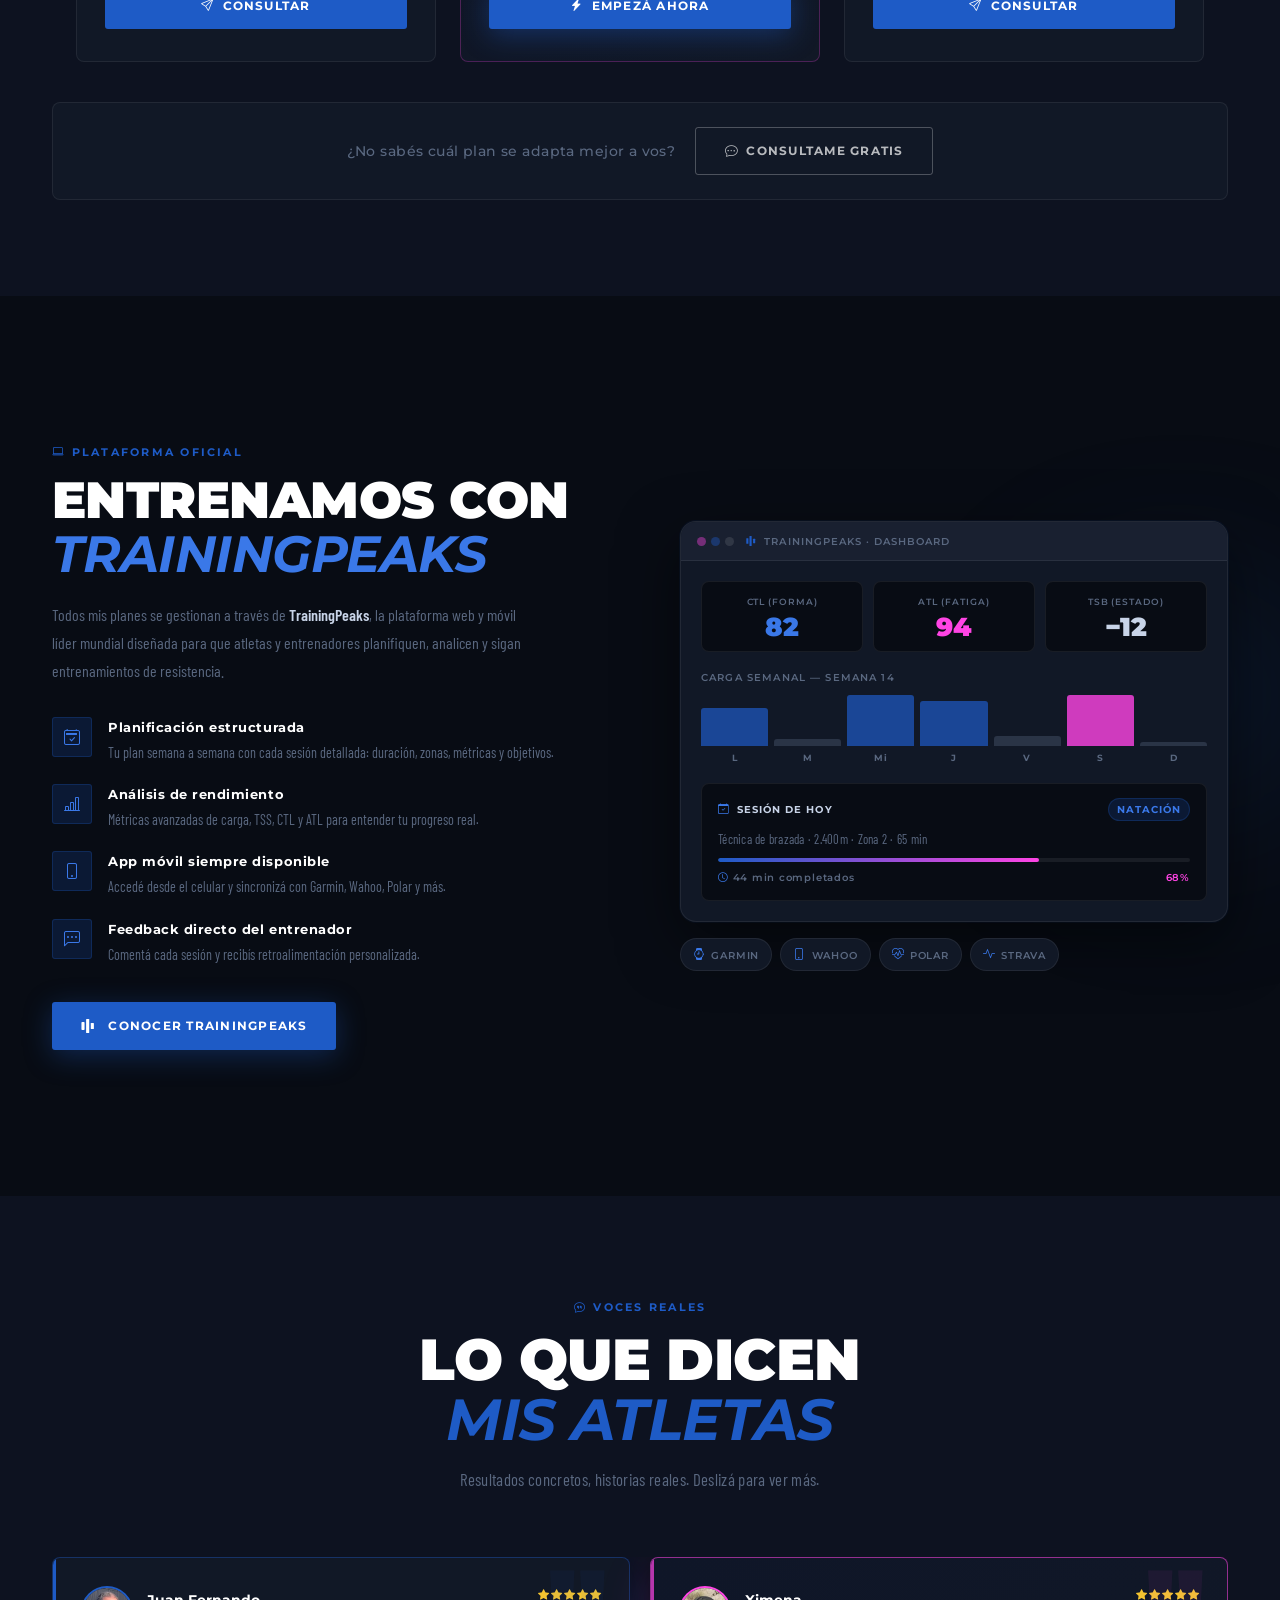
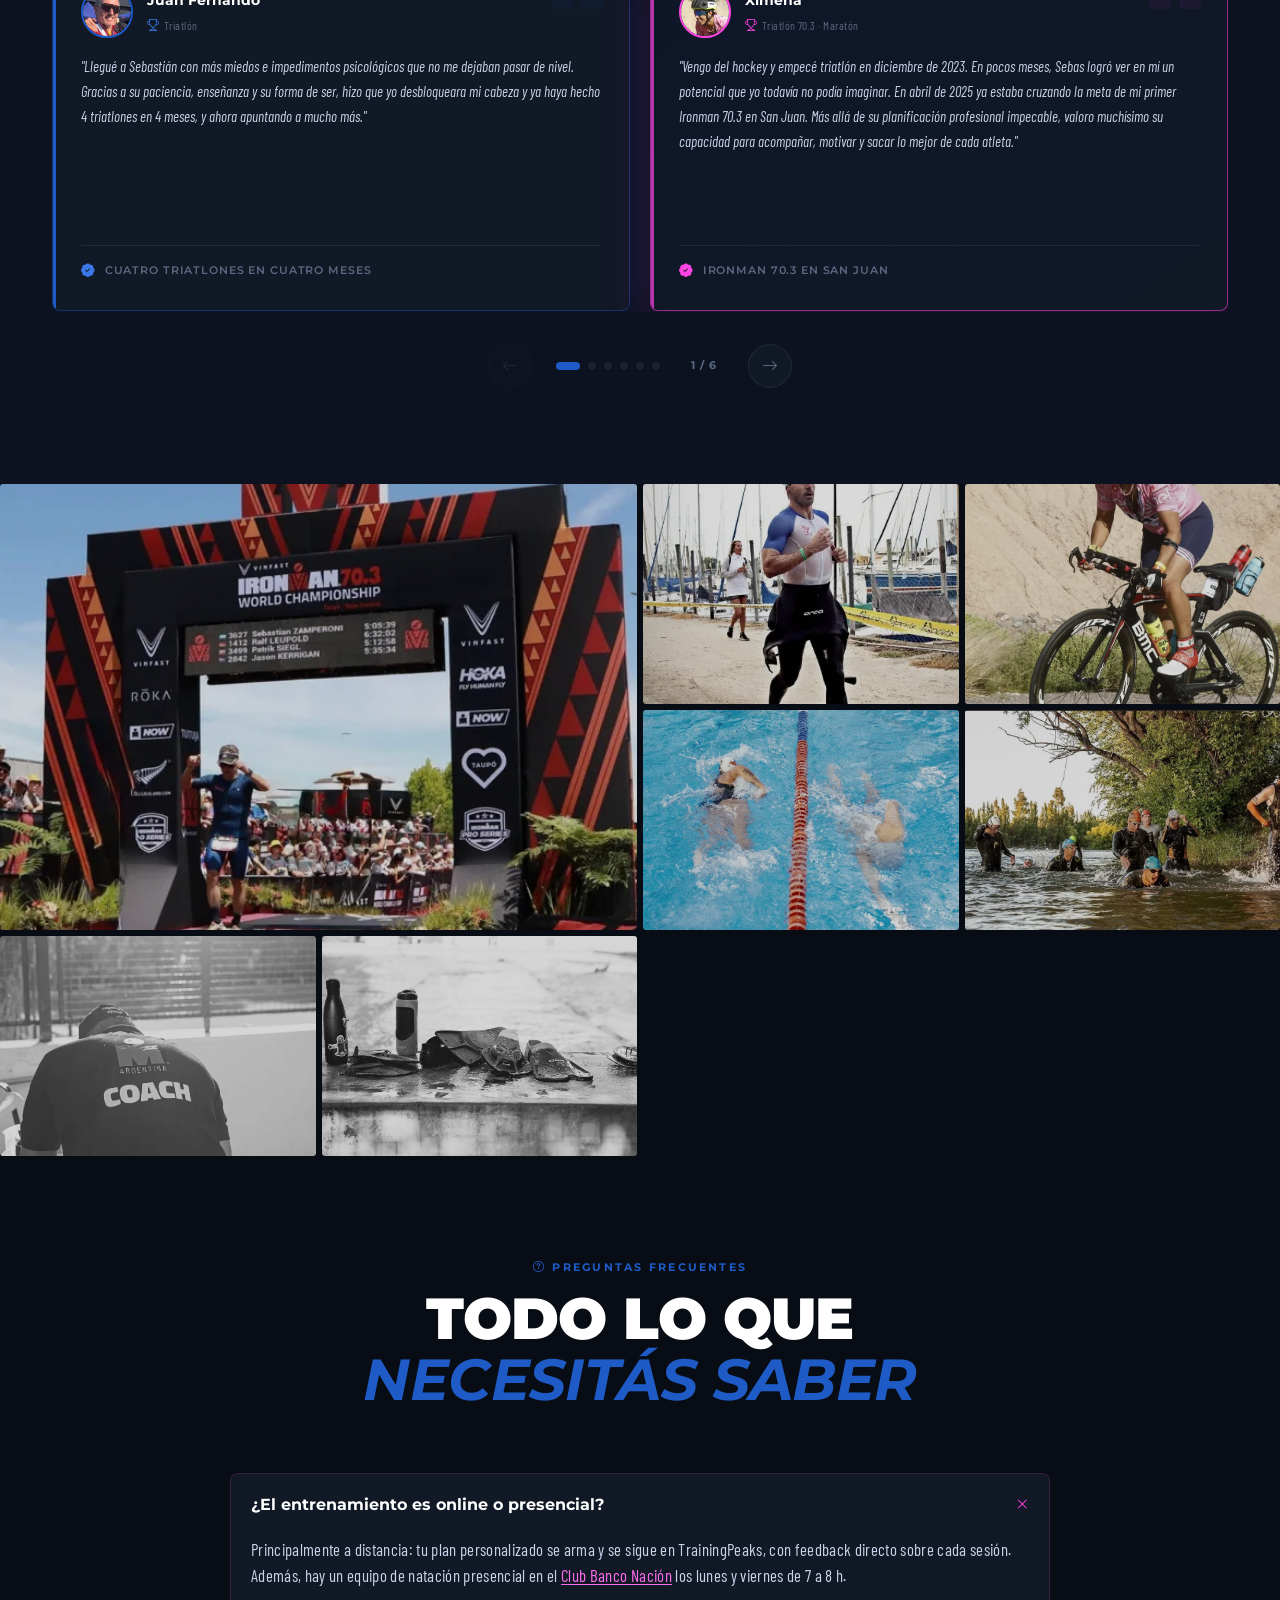
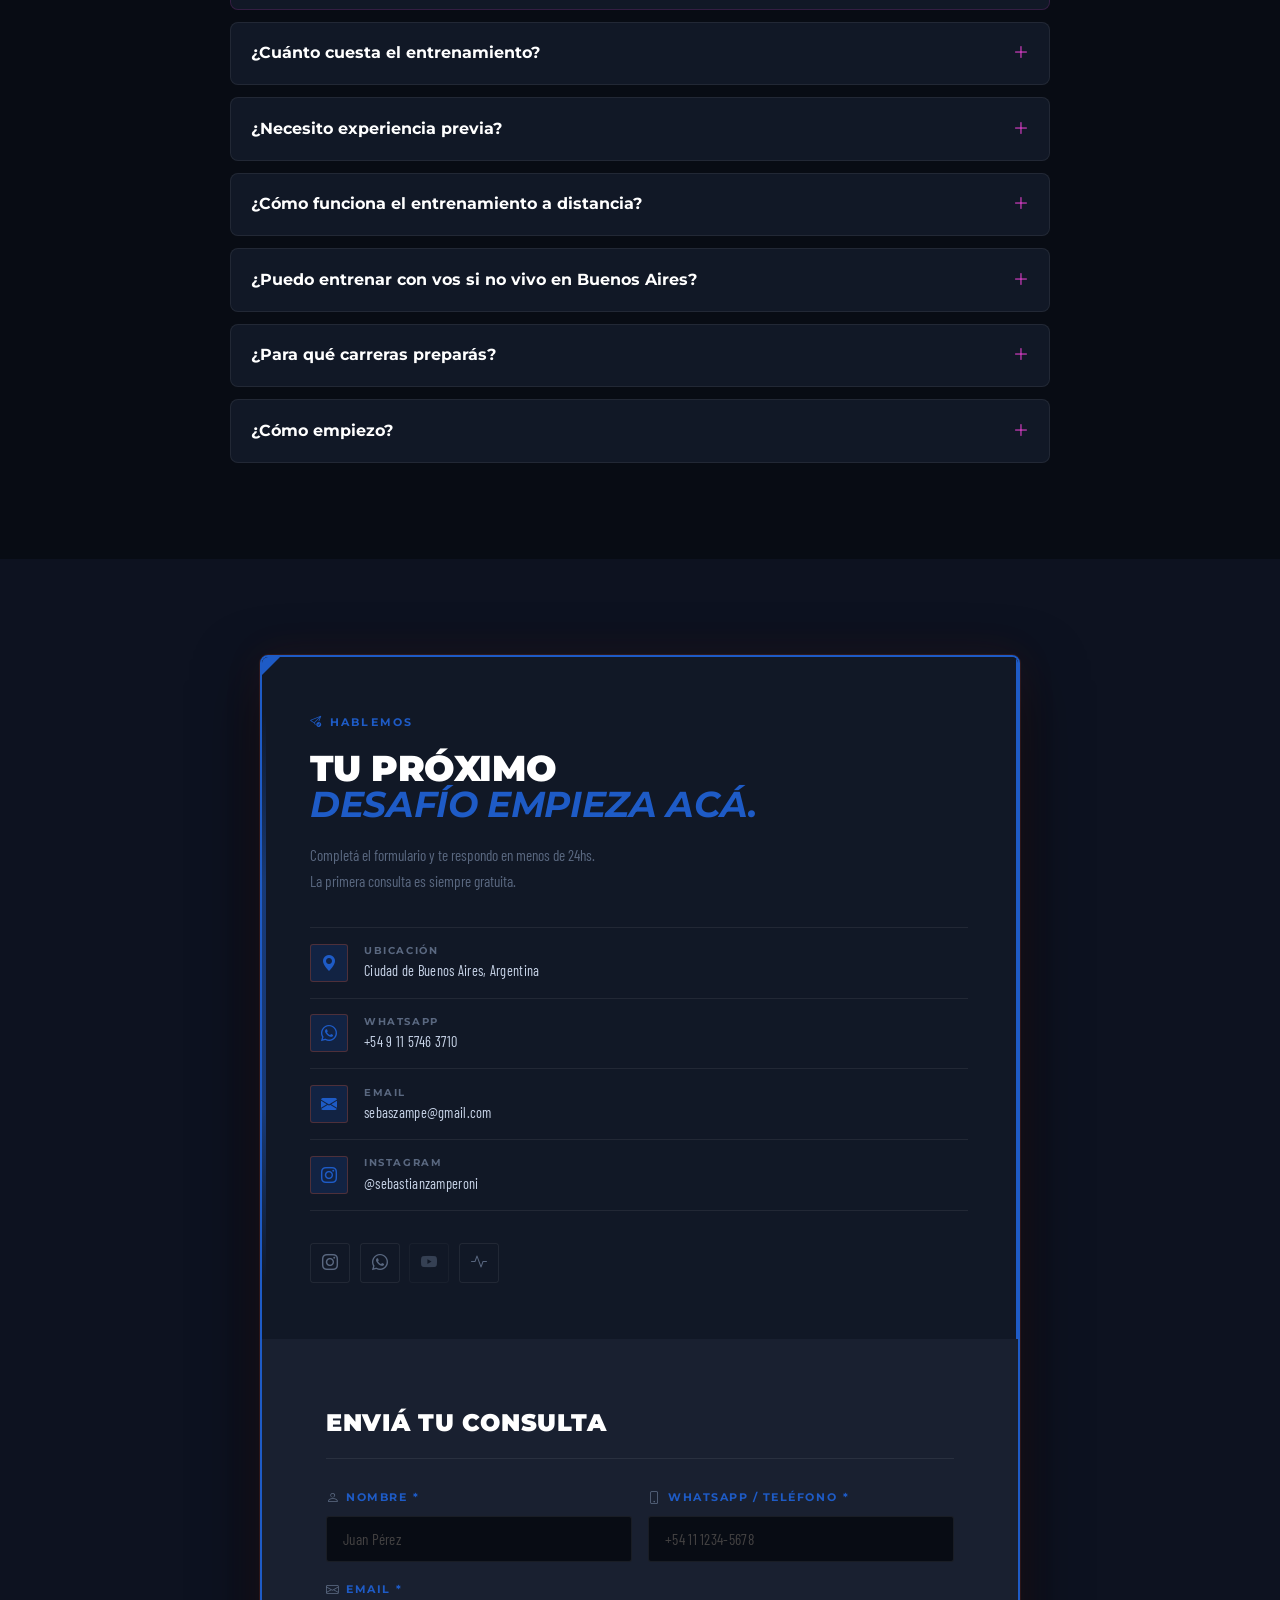
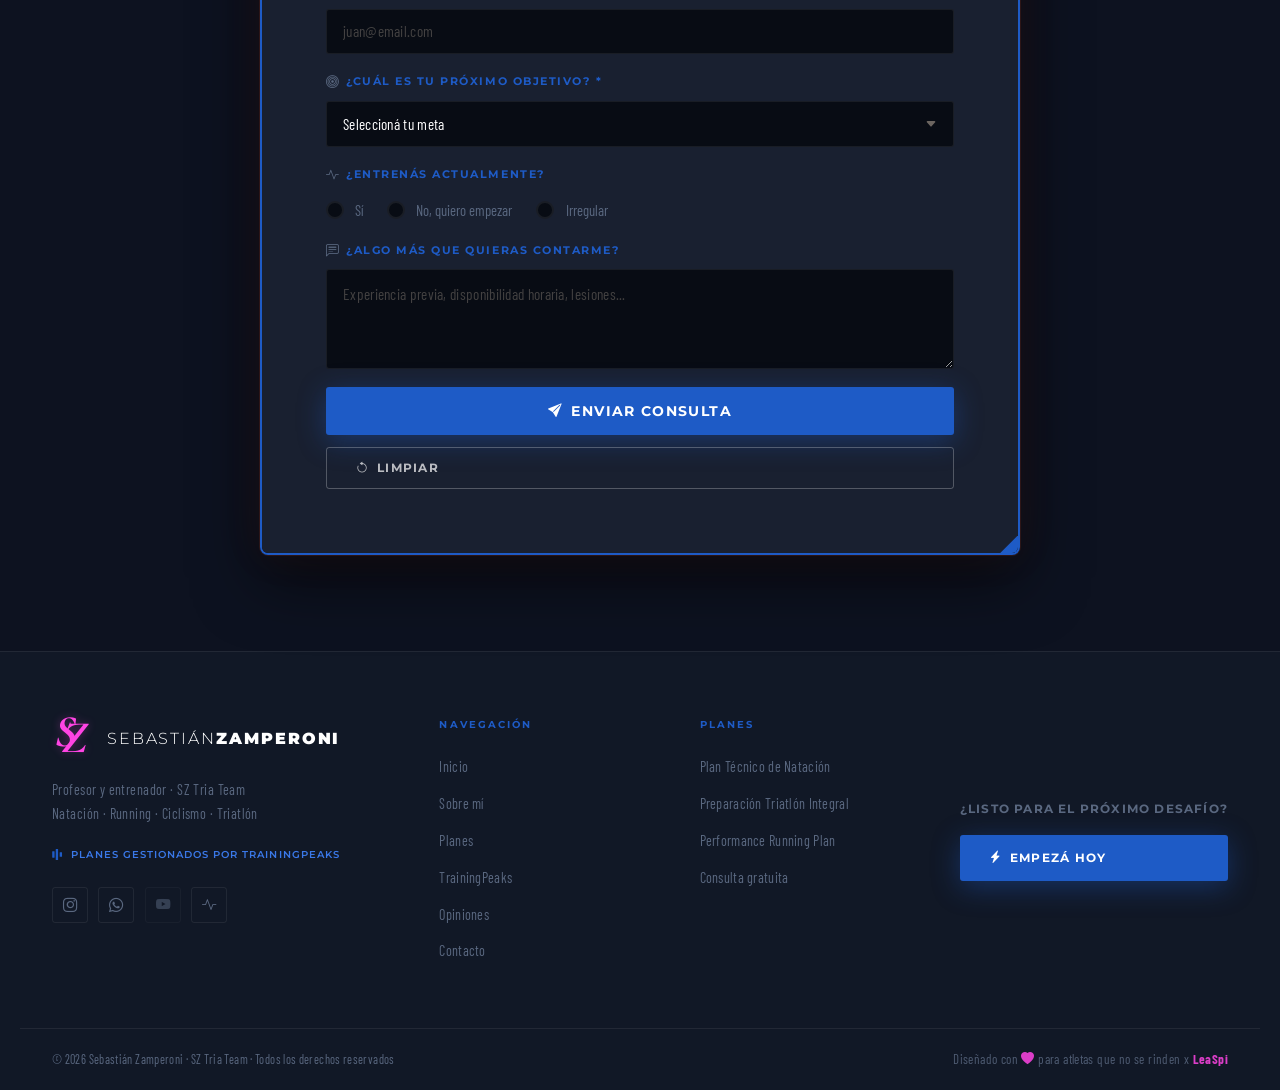
==== commit 90928907: "Link al Club Banco Nación en la pregunta de modalidad Co-Authored-By: Claude Opus 5.5 <noreply@anthr" ====
--- a/index.html
+++ b/index.html
@@ -1380,7 +1380,7 @@
           <div class="faq__list">
             <details class="faq__item" open>
               <summary class="faq__q"><span data-i18n="faq.q1">¿El entrenamiento es online o presencial?</span><i class="bi bi-plus-lg" aria-hidden="true"></i></summary>
-              <p class="faq__a" data-i18n="faq.a1">Principalmente a distancia: tu plan personalizado se arma y se sigue en TrainingPeaks, con feedback directo sobre cada sesión. Además, hay un equipo de natación presencial en el Club Banco Nación los lunes y viernes de 7 a 8 h.</p>
+              <p class="faq__a" data-i18n="faq.a1">Principalmente a distancia: tu plan personalizado se arma y se sigue en TrainingPeaks, con feedback directo sobre cada sesión. Además, hay un equipo de natación presencial en el <a href="https://clubbanconacion.org.ar/" target="_blank" rel="noopener">Club Banco Nación</a> los lunes y viernes de 7 a 8 h.</p>
             </details>
             <details class="faq__item">
               <summary class="faq__q"><span data-i18n="faq.q2">¿Cuánto cuesta el entrenamiento?</span><i class="bi bi-plus-lg" aria-hidden="true"></i></summary>
--- a/css/faq.css
+++ b/css/faq.css
@@ -58,3 +58,10 @@
   .faq__q { font-size: 0.92rem; padding: 1rem; }
   .faq__a { padding: 0 1rem 1rem; }
 }
+
+.faq__a a {
+  color: var(--color-pink-lt);
+  text-decoration: underline;
+  text-underline-offset: 2px;
+}
+.faq__a a:hover { color: var(--color-white); }
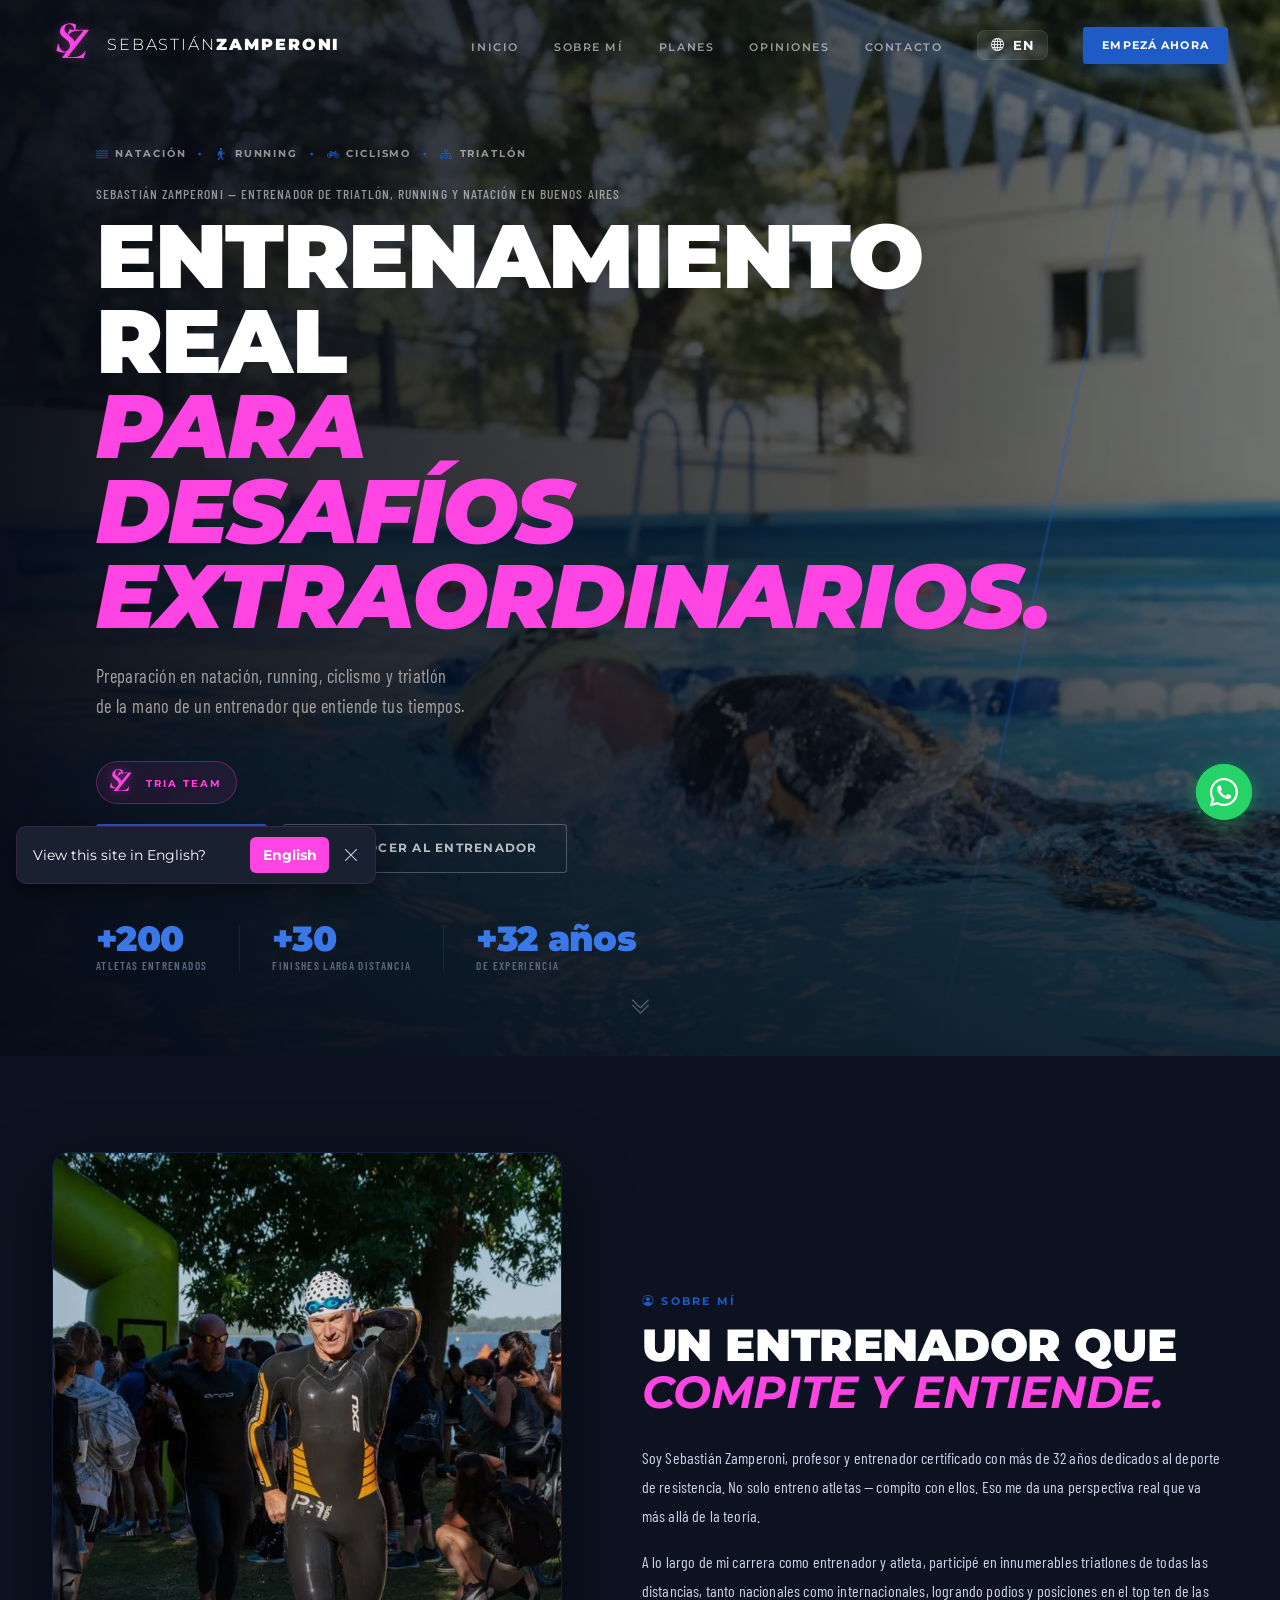
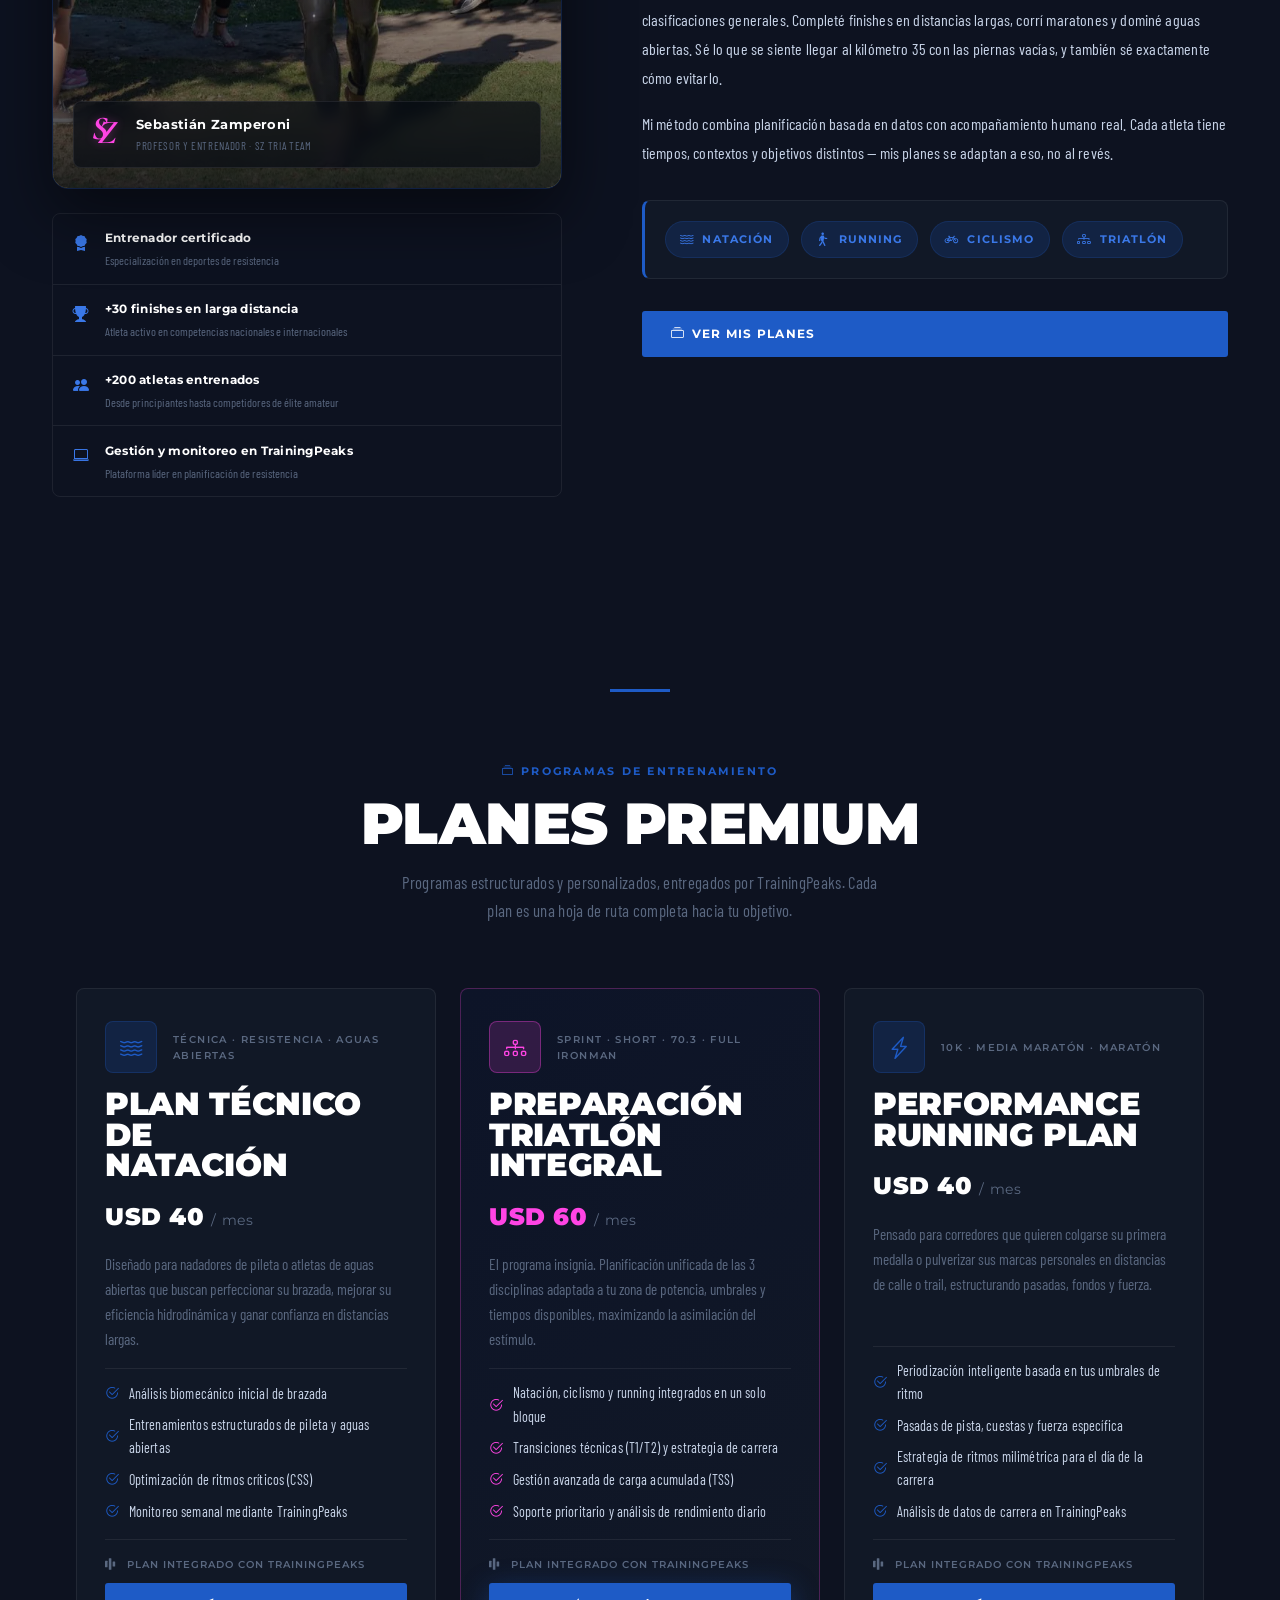
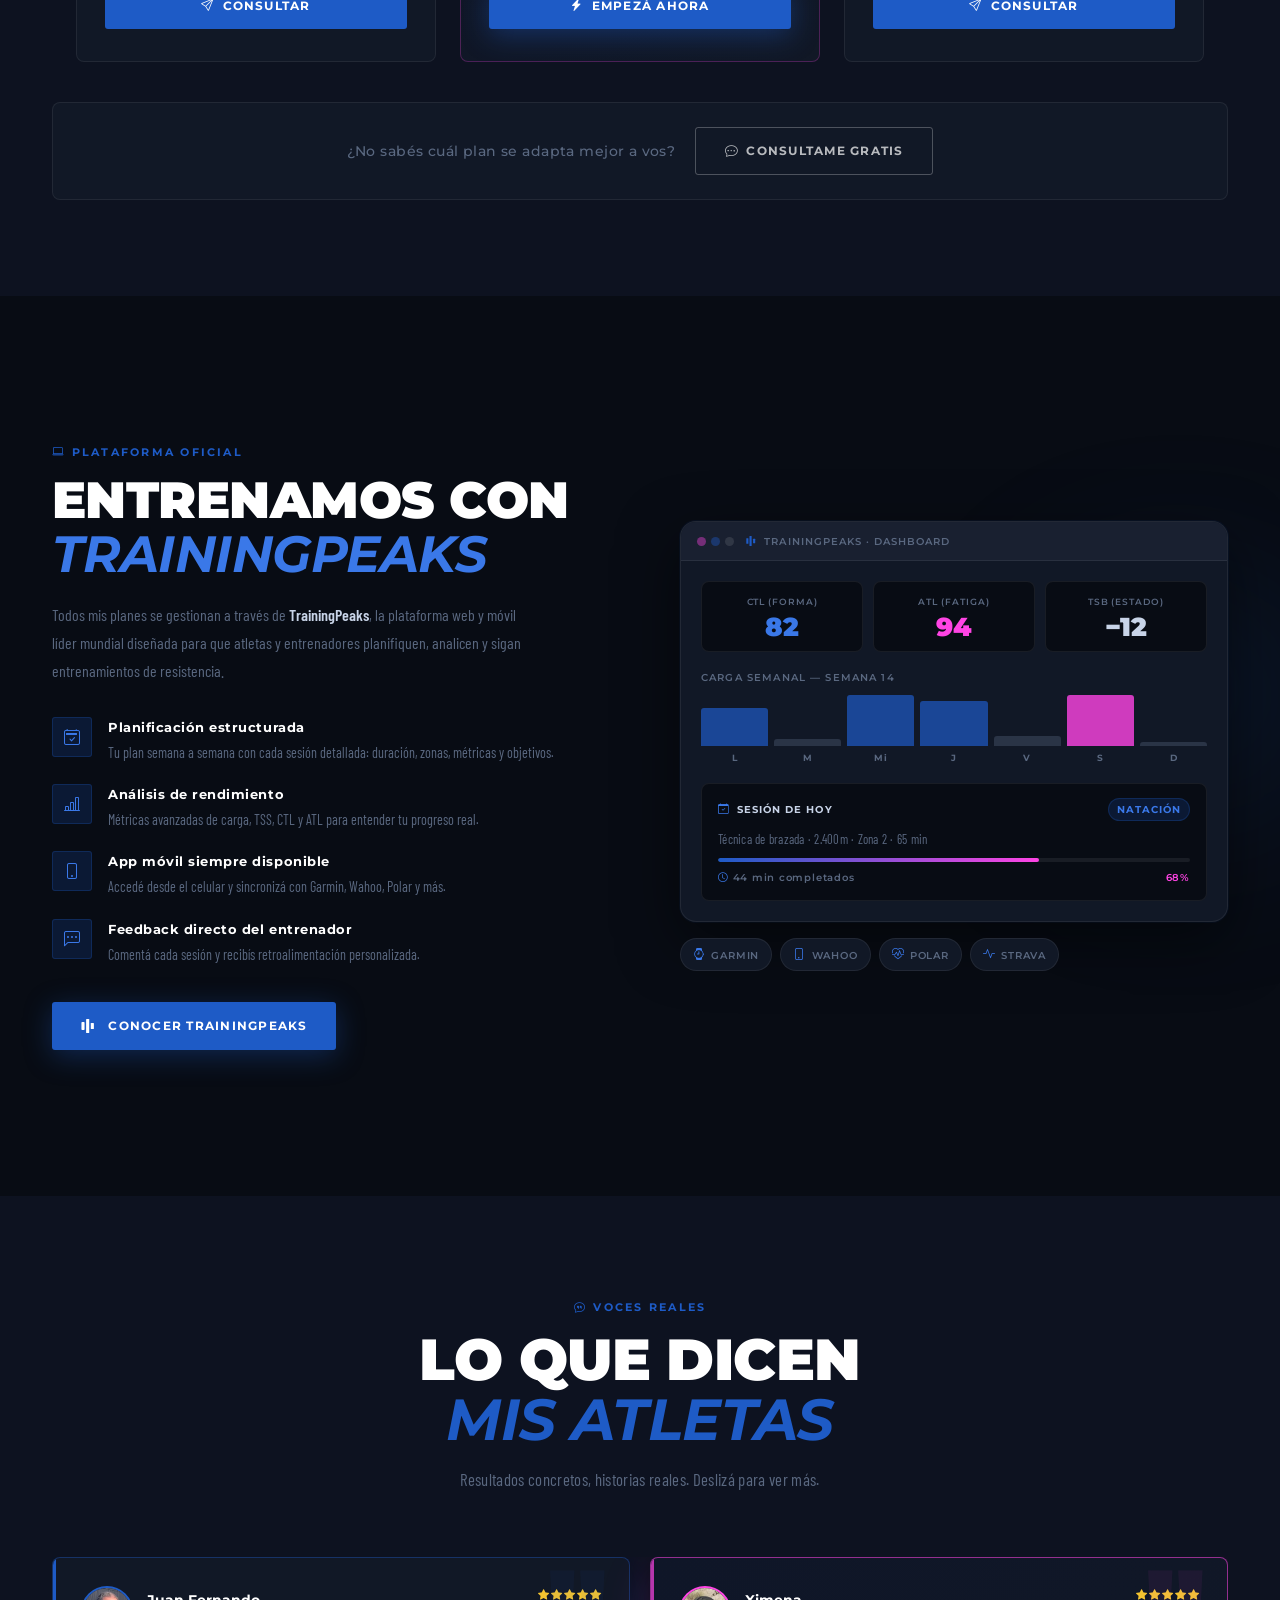
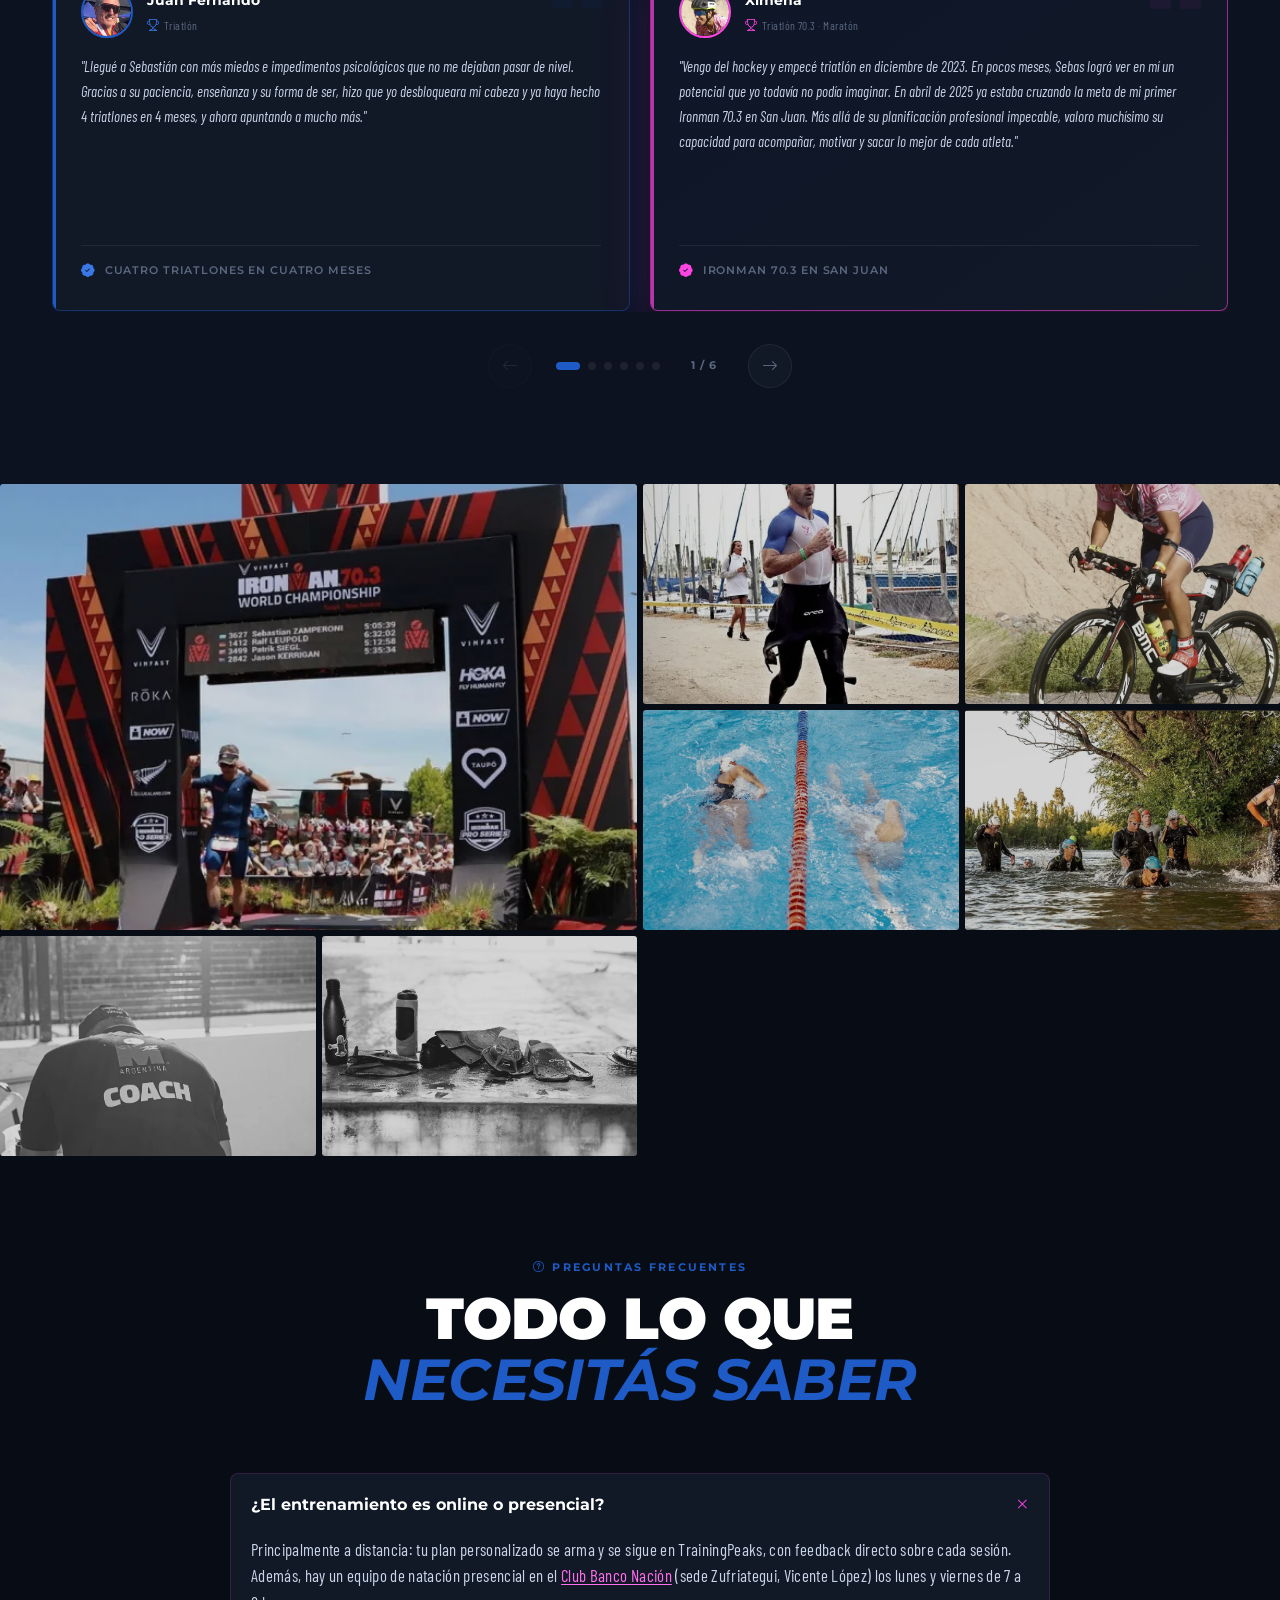
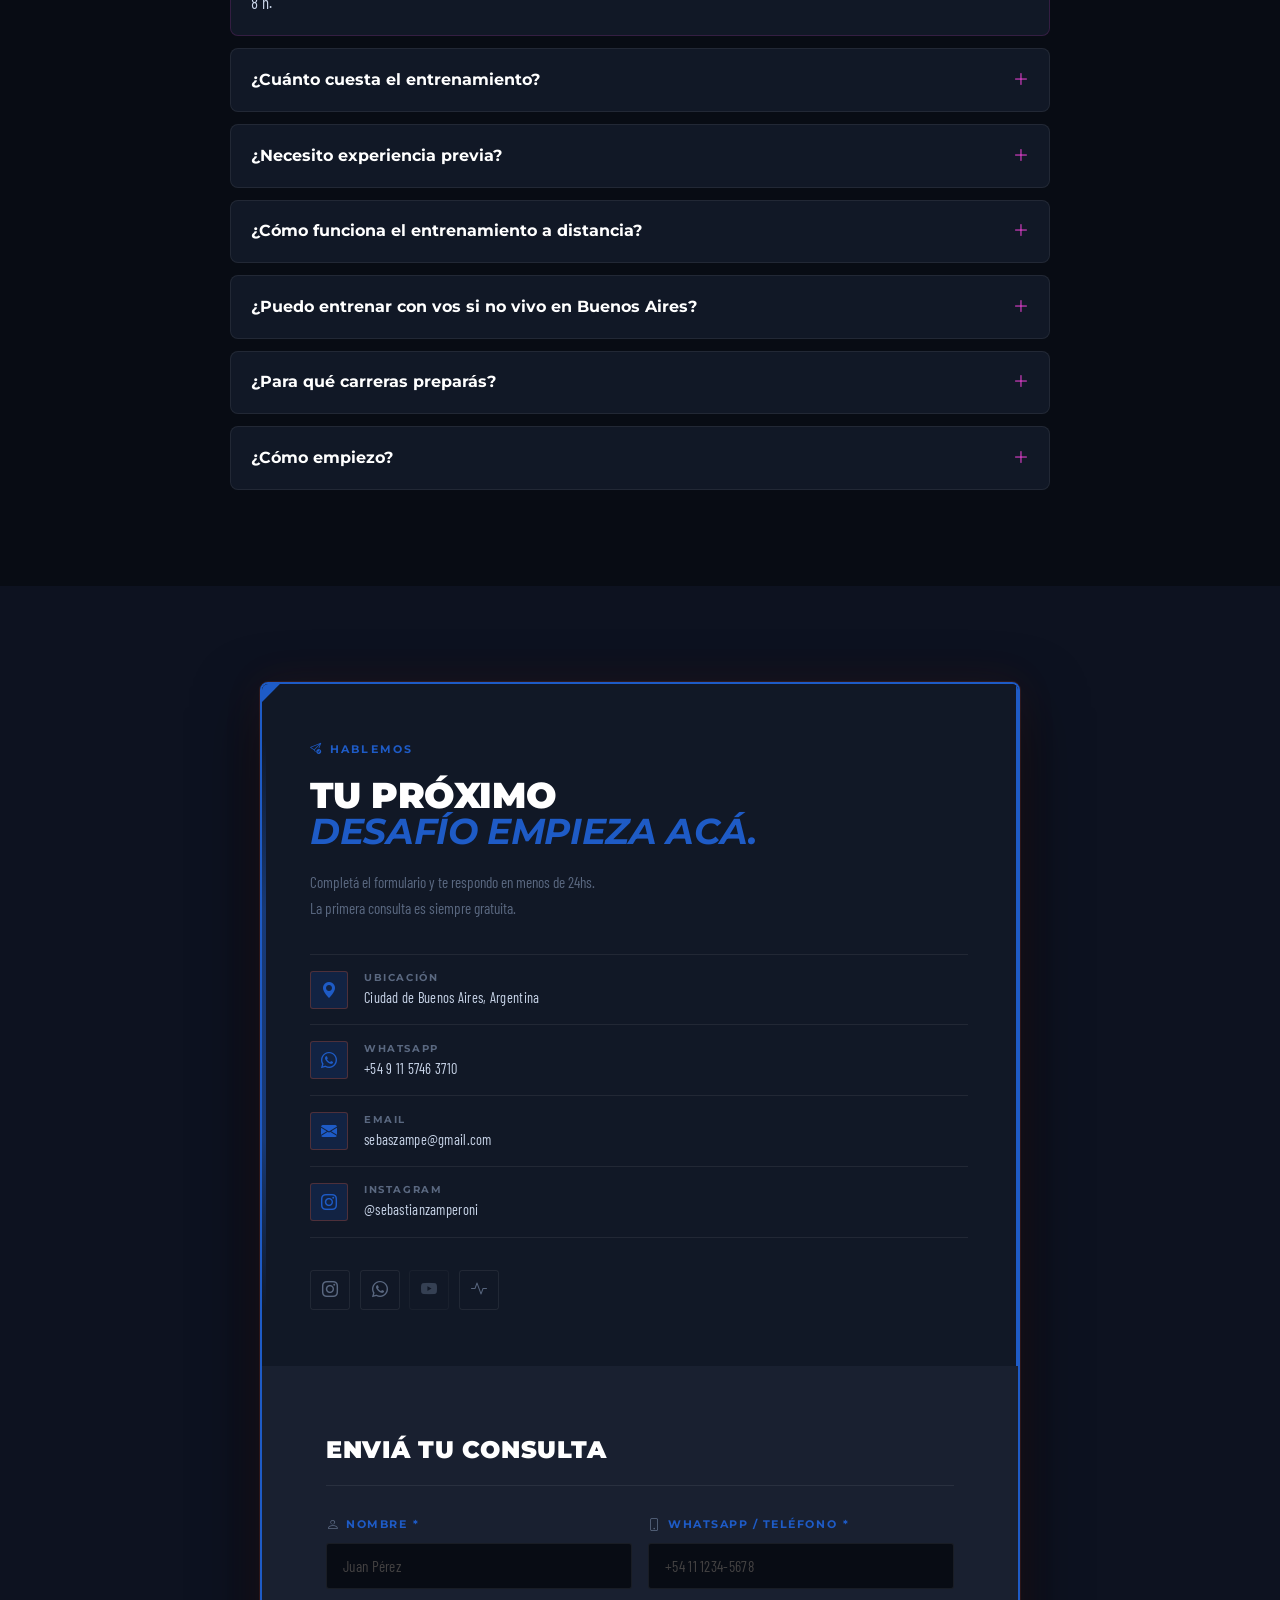
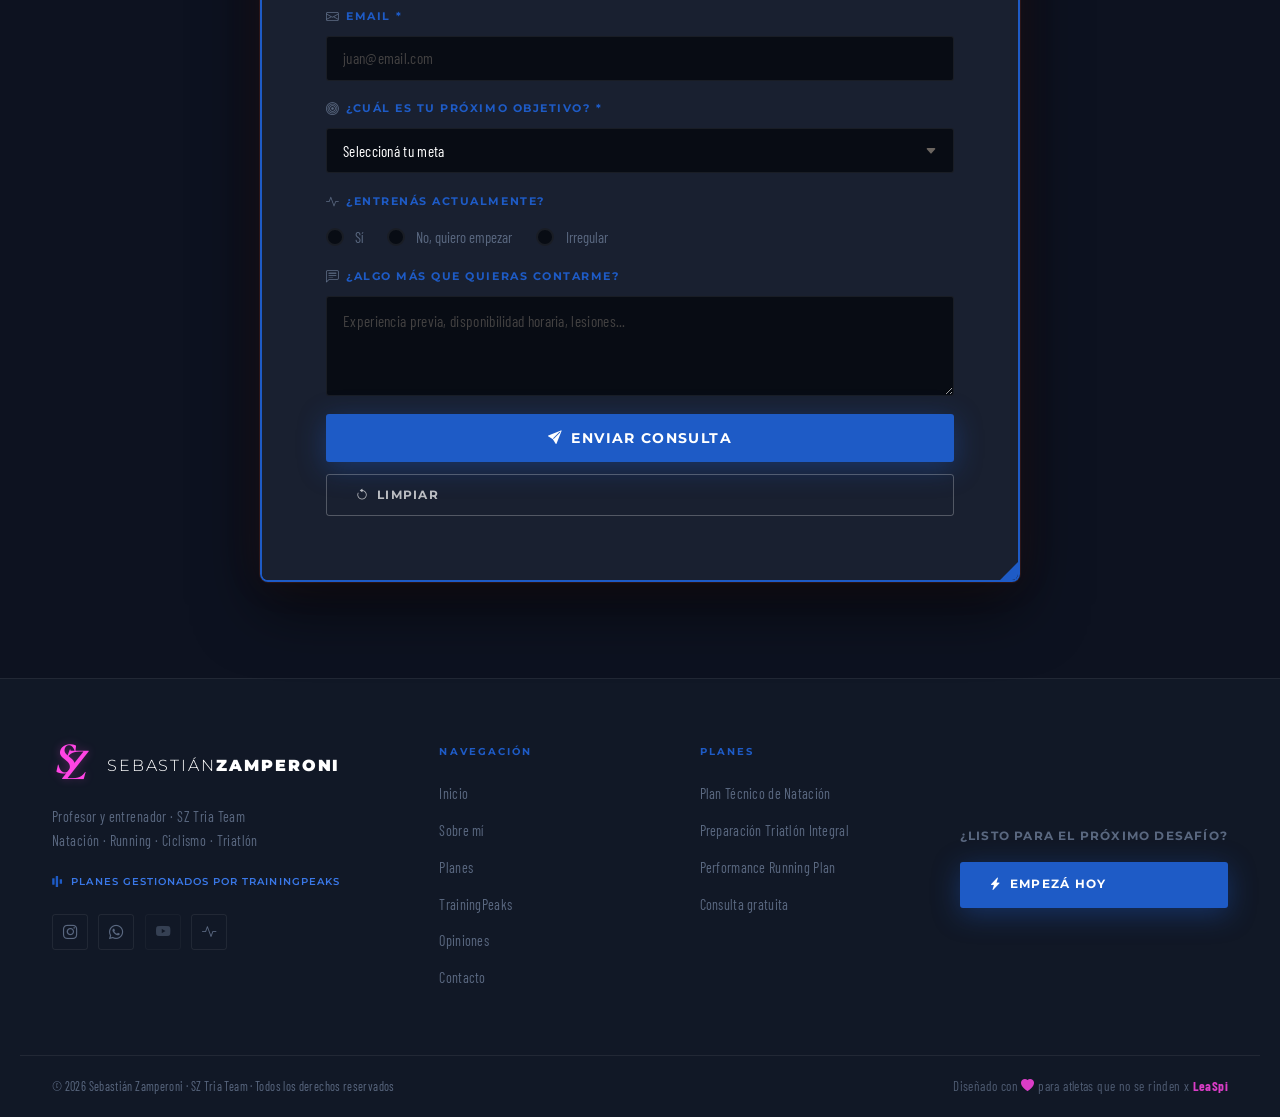
==== commit 22c4726e: "Sede del equipo de natación: Club Banco Nación, Zufriategui (Vicente López) Co-Authored-By: Claude O" ====
--- a/index.html
+++ b/index.html
@@ -122,7 +122,7 @@
             "@id": "https://www.sztriateam.com/#business",
             "name": "SZ Tria Team — Sebastián Zamperoni",
             "logo": "https://www.sztriateam.com/img/sz-logo.png",
-            "description": "Entrenamiento de triatlón, running, natación y ciclismo a distancia con planes personalizados por TrainingPeaks, y equipo de natación presencial en Buenos Aires.",
+            "description": "Entrenamiento de triatlón, running, natación y ciclismo a distancia con planes personalizados por TrainingPeaks, y equipo de natación presencial en el Club Banco Nación (Vicente López, Buenos Aires).",
             "url": "https://www.sztriateam.com",
             "telephone": "+5491157463710",
             "email": "sebaszampe@gmail.com",
@@ -228,7 +228,7 @@
                 "name": "¿El entrenamiento es online o presencial?",
                 "acceptedAnswer": {
                   "@type": "Answer",
-                  "text": "Principalmente a distancia: tu plan personalizado se arma y se sigue en TrainingPeaks, con feedback directo sobre cada sesión. Además, hay un equipo de natación presencial en el Club Banco Nación los lunes y viernes de 7 a 8 h."
+                  "text": "Principalmente a distancia: tu plan personalizado se arma y se sigue en TrainingPeaks, con feedback directo sobre cada sesión. Además, hay un equipo de natación presencial en el Club Banco Nación (sede Zufriategui, Vicente López) los lunes y viernes de 7 a 8 h."
                 }
               },
               {
@@ -260,7 +260,7 @@
                 "name": "¿Puedo entrenar con vos si no vivo en Buenos Aires?",
                 "acceptedAnswer": {
                   "@type": "Answer",
-                  "text": "Sí. Como el entrenamiento es a distancia, podés entrenar desde cualquier lugar. Solo el equipo de natación presencial es en Buenos Aires."
+                  "text": "Sí. Como el entrenamiento es a distancia, podés entrenar desde cualquier lugar. Solo el equipo de natación presencial es en Vicente López (Gran Buenos Aires)."
                 }
               },
               {
@@ -1380,7 +1380,7 @@
           <div class="faq__list">
             <details class="faq__item" open>
               <summary class="faq__q"><span data-i18n="faq.q1">¿El entrenamiento es online o presencial?</span><i class="bi bi-plus-lg" aria-hidden="true"></i></summary>
-              <p class="faq__a" data-i18n="faq.a1">Principalmente a distancia: tu plan personalizado se arma y se sigue en TrainingPeaks, con feedback directo sobre cada sesión. Además, hay un equipo de natación presencial en el <a href="https://clubbanconacion.org.ar/" target="_blank" rel="noopener">Club Banco Nación</a> los lunes y viernes de 7 a 8 h.</p>
+              <p class="faq__a" data-i18n="faq.a1">Principalmente a distancia: tu plan personalizado se arma y se sigue en TrainingPeaks, con feedback directo sobre cada sesión. Además, hay un equipo de natación presencial en el <a href="https://clubbanconacion.org.ar/" target="_blank" rel="noopener">Club Banco Nación</a> (sede Zufriategui, Vicente López) los lunes y viernes de 7 a 8 h.</p>
             </details>
             <details class="faq__item">
               <summary class="faq__q"><span data-i18n="faq.q2">¿Cuánto cuesta el entrenamiento?</span><i class="bi bi-plus-lg" aria-hidden="true"></i></summary>
@@ -1396,7 +1396,7 @@
             </details>
             <details class="faq__item">
               <summary class="faq__q"><span data-i18n="faq.q5">¿Puedo entrenar con vos si no vivo en Buenos Aires?</span><i class="bi bi-plus-lg" aria-hidden="true"></i></summary>
-              <p class="faq__a" data-i18n="faq.a5">Sí. Como el entrenamiento es a distancia, podés entrenar desde cualquier lugar. Solo el equipo de natación presencial es en Buenos Aires.</p>
+              <p class="faq__a" data-i18n="faq.a5">Sí. Como el entrenamiento es a distancia, podés entrenar desde cualquier lugar. Solo el equipo de natación presencial es en Vicente López (Gran Buenos Aires).</p>
             </details>
             <details class="faq__item">
               <summary class="faq__q"><span data-i18n="faq.q6">¿Para qué carreras preparás?</span><i class="bi bi-plus-lg" aria-hidden="true"></i></summary>
